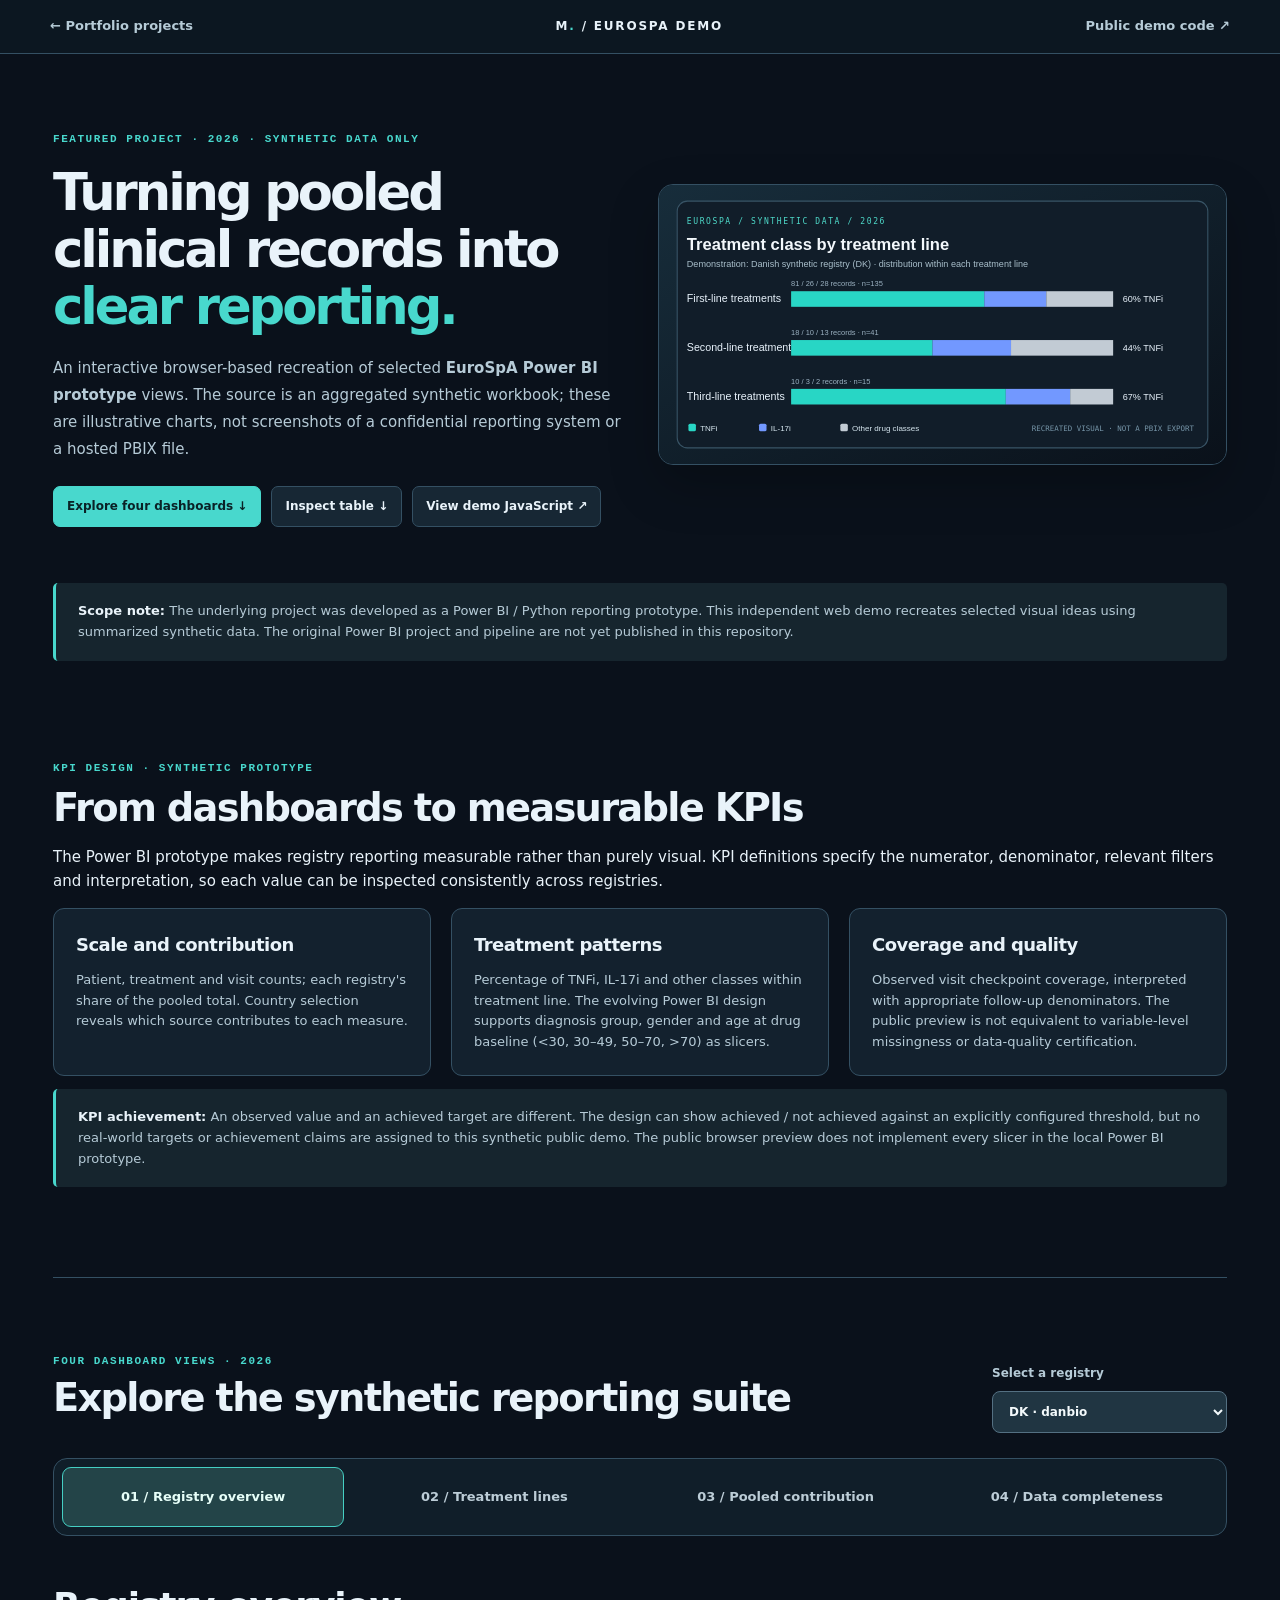
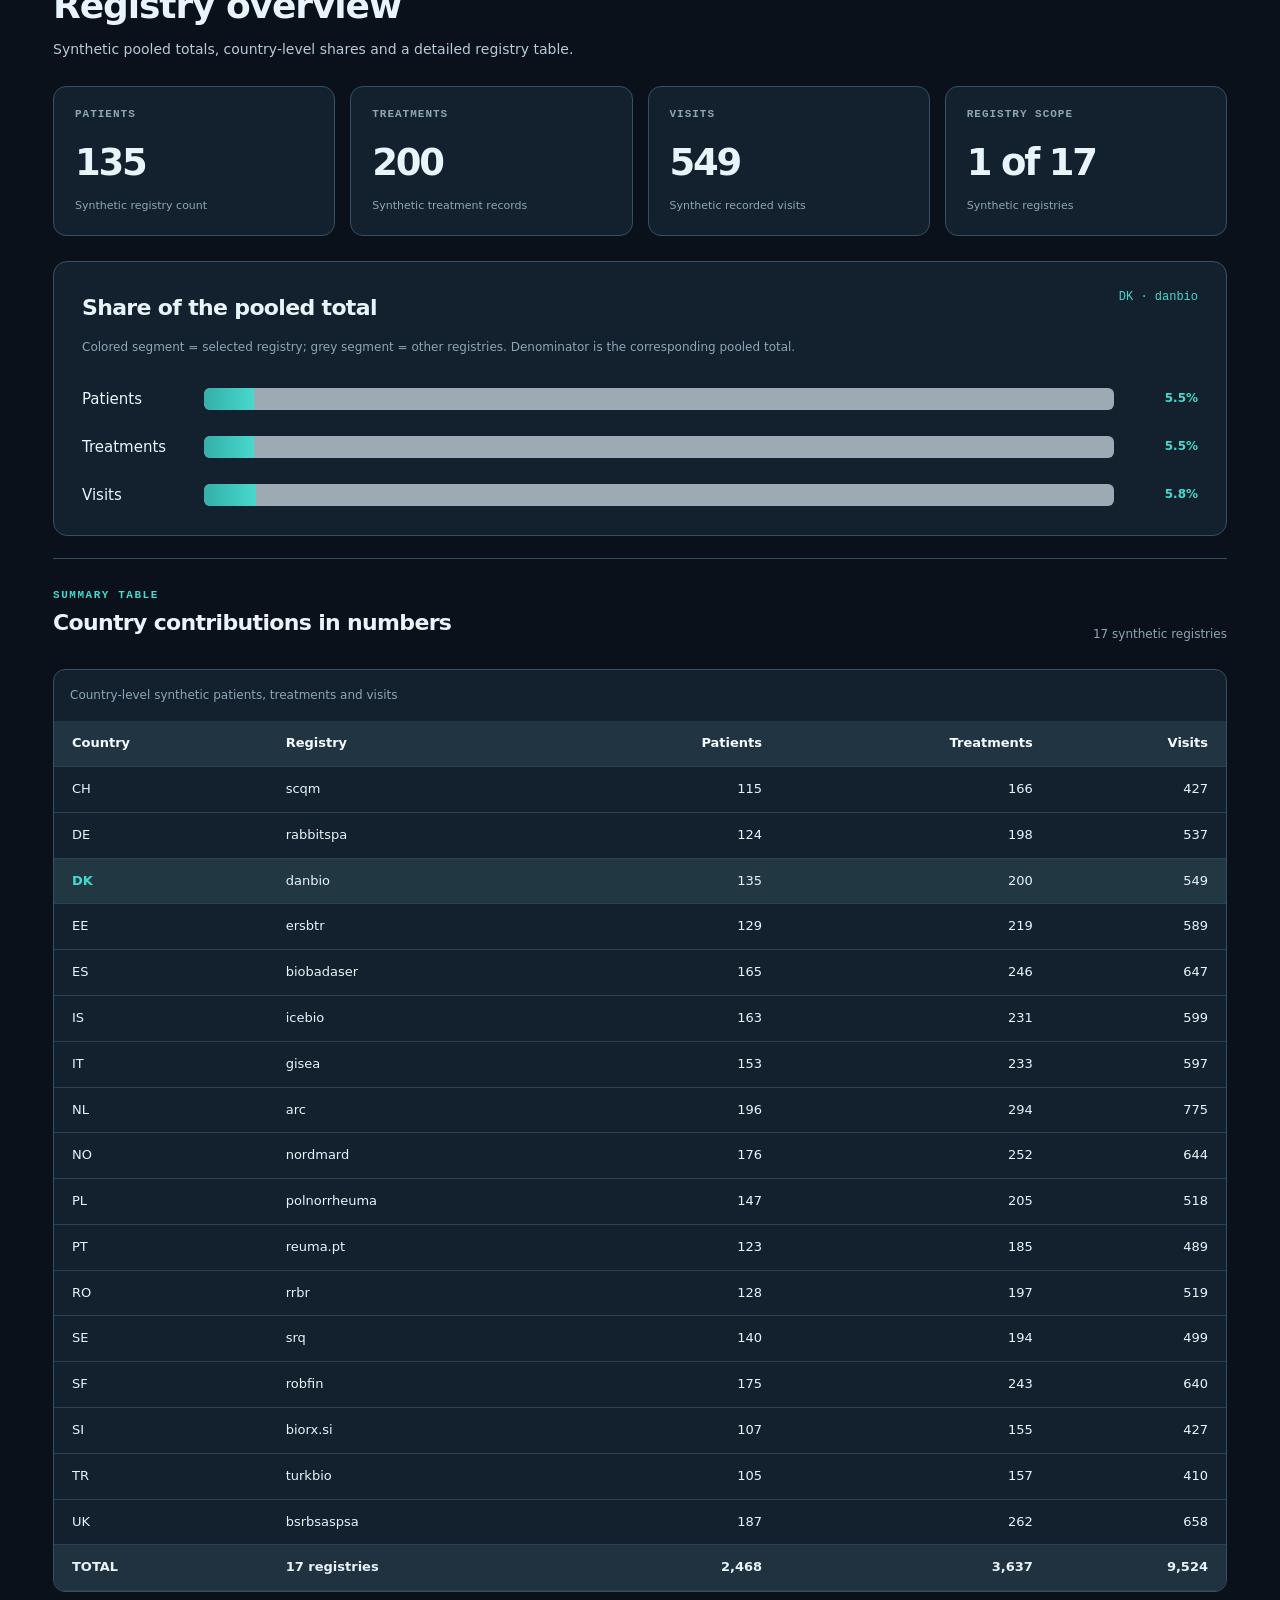
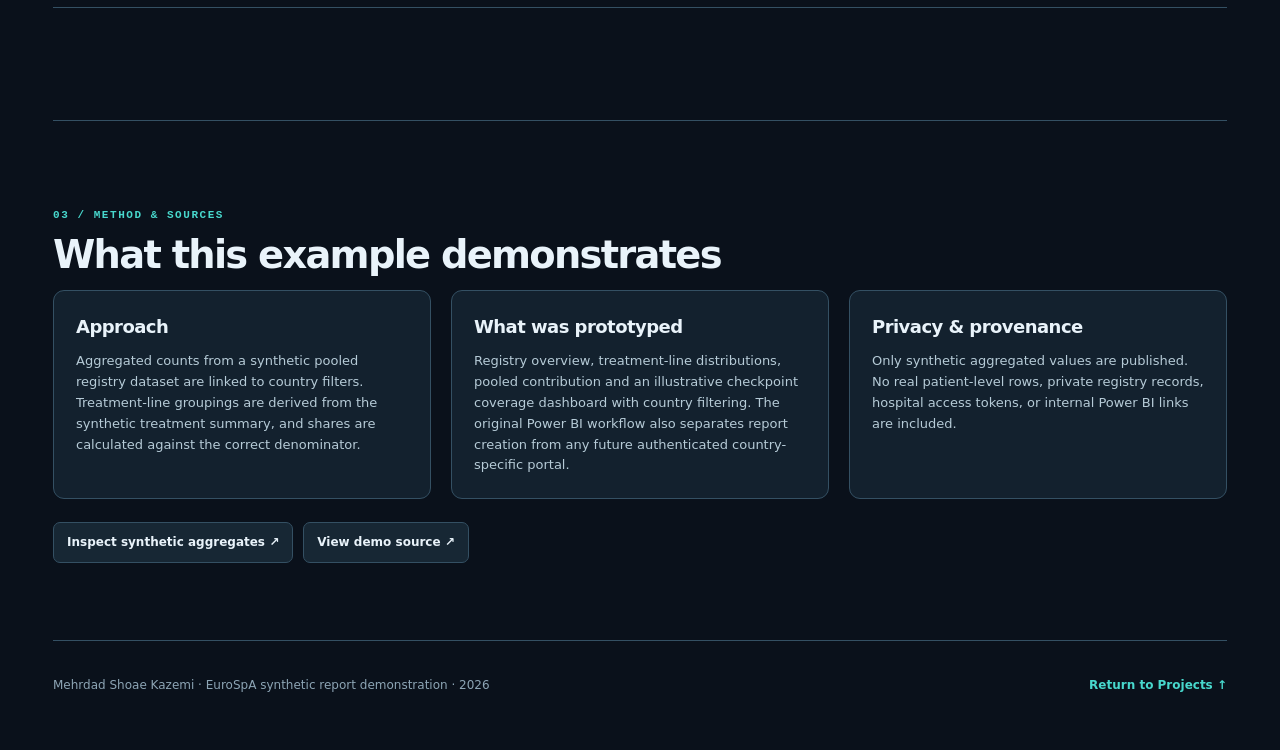
==== projects/eurospa-powerbi/index.html @ 3fe7ba0a "Document KPI measurement and target interpretation on Power BI project page" ====
<!doctype html>
<html lang="en">
<head>
<meta charset="utf-8"><meta name="viewport" content="width=device-width,initial-scale=1">
<meta name="description" content="Interactive synthetic EuroSpA reporting demos: registry overview, treatment-line distribution, pooled contribution, and visit coverage completeness, with charts and tables.">
<meta name="theme-color" content="#0a111b">
<title>EuroSpA Synthetic Power BI Dashboard Demo | Mehrdad Shoae Kazemi</title>
<link rel="icon" href="../../favicon.svg" type="image/svg+xml">
<link rel="stylesheet" href="./demo.css?v=dashboard-suite-3">
<script src="./data.js?v=dashboard-suite-3" defer></script><script src="./demo.js?v=dashboard-suite-3" defer></script>
</head>
<body>
<a class="skip" href="#main">Skip to dashboard</a>
<header class="topbar">
<a class="back" href="../../projects.html">← Portfolio projects</a>
<span class="brand">M<span>.</span> / EUROSPA DEMO</span>
<a href="https://github.com/mehrdadsk/portfolio/tree/main/projects/eurospa-powerbi" target="_blank" rel="noopener noreferrer">Public demo code ↗</a>
</header>
<main id="main" class="shell">
<div class="hero-grid">
  <div>
    <p class="eyebrow">FEATURED PROJECT · 2026 · SYNTHETIC DATA ONLY</p>
    <h1>Turning pooled clinical records into <em>clear reporting.</em></h1>
    <p class="lede">An interactive browser-based recreation of selected <strong>EuroSpA Power BI prototype</strong> views. The source is an aggregated synthetic workbook; these are illustrative charts, not screenshots of a confidential reporting system or a hosted PBIX file.</p>
    <div class="links"><a class="button primary" href="#visuals">Explore four dashboards ↓</a><a class="button" href="#data-table">Inspect table ↓</a><a class="button" href="https://github.com/mehrdadsk/portfolio/blob/main/projects/eurospa-powerbi/demo.js" target="_blank" rel="noopener noreferrer">View demo JavaScript ↗</a></div>
  </div>
  <img class="hero-img" src="./animated-preview.svg" alt="Looping animated stacked bars for first-, second-, third-line TNFi, IL-17i, and other drug-class distributions on synthetic Danish registry counts." width="1060" height="520">
</div>
<p class="notice"><strong>Scope note:</strong> The underlying project was developed as a Power BI / Python reporting prototype. This independent web demo recreates selected visual ideas using summarized synthetic data. The original Power BI project and pipeline are not yet published in this repository.</p>
<section class="method" aria-labelledby="kpi-title">
  <p class="eyebrow">KPI DESIGN · SYNTHETIC PROTOTYPE</p>
  <h2 id="kpi-title">From dashboards to measurable KPIs</h2>
  <p>The Power BI prototype makes registry reporting measurable rather than purely visual. KPI definitions specify the numerator, denominator, relevant filters and interpretation, so each value can be inspected consistently across registries.</p>
  <div class="method-grid">
    <div><h3>Scale and contribution</h3><p>Patient, treatment and visit counts; each registry's share of the pooled total. Country selection reveals which source contributes to each measure.</p></div>
    <div><h3>Treatment patterns</h3><p>Percentage of TNFi, IL-17i and other classes within treatment line. The evolving Power BI design supports diagnosis group, gender and age at drug baseline (&lt;30, 30–49, 50–70, &gt;70) as slicers.</p></div>
    <div><h3>Coverage and quality</h3><p>Observed visit checkpoint coverage, interpreted with appropriate follow-up denominators. The public preview is not equivalent to variable-level missingness or data-quality certification.</p></div>
  </div>
  <p class="notice"><strong>KPI achievement:</strong> An observed value and an achieved target are different. The design can show achieved / not achieved against an explicitly configured threshold, but no real-world targets or achievement claims are assigned to this synthetic public demo. The public browser preview does not implement every slicer in the local Power BI prototype.</p>
</section>

<section id="visuals" class="panel-area" aria-labelledby="visuals-heading">
  <div class="section-head">
    <div><p class="eyebrow">FOUR DASHBOARD VIEWS · 2026</p><h2 id="visuals-heading">Explore the synthetic reporting suite</h2></div>
    <label class="country-select">Select a registry
      <select id="country" aria-label="Select registry"><option value="ALL">All registries</option></select>
    </label>
  </div>
  <div class="report-tabs" role="tablist" aria-label="Dashboard views">
    <button type="button" class="report-tab" id="tab-overview" role="tab" aria-controls="overview" aria-selected="true" data-report="overview">01 / Registry overview</button>
    <button type="button" class="report-tab" id="tab-treatment" role="tab" aria-controls="treatments" aria-selected="false" tabindex="-1" data-report="treatments">02 / Treatment lines</button>
    <button type="button" class="report-tab" id="tab-contribution" role="tab" aria-controls="contribution" aria-selected="false" tabindex="-1" data-report="contribution">03 / Pooled contribution</button>
    <button type="button" class="report-tab" id="tab-completeness" role="tab" aria-controls="completeness" aria-selected="false" tabindex="-1" data-report="completeness">04 / Data completeness</button>
  </div>

  <section id="overview" class="dashboard-panel" role="tabpanel" aria-labelledby="tab-overview">
    <div class="report-heading"><h3>Registry overview</h3><p>Synthetic pooled totals, country-level shares and a detailed registry table.</p></div>
    <div class="stat-grid" id="stats" aria-live="polite"></div>
    <div class="chart-panel">
      <div class="chart-title"><h3>Share of the pooled total</h3><span id="selected-label">All registries</span></div>
      <p class="helper">Colored segment = selected registry; grey segment = other registries. Denominator is the corresponding pooled total.</p>
      <div id="share-chart" class="share-chart" role="img" aria-label="Bar chart of selected-registry shares of patients, treatments and visits"></div>
    </div>
    <div id="data-table" class="table-section compact-table">
      <div class="section-head"><div><p class="eyebrow">SUMMARY TABLE</p><h3>Country contributions in numbers</h3></div><span class="helper">17 synthetic registries</span></div>
      <div class="table-wrap"><table><caption>Country-level synthetic patients, treatments and visits</caption><thead><tr><th scope="col">Country</th><th scope="col">Registry</th><th scope="col">Patients</th><th scope="col">Treatments</th><th scope="col">Visits</th></tr></thead><tbody id="registry-table"></tbody><tfoot id="registry-totals"></tfoot></table></div>
    </div>
  </section>

  <section id="treatments" class="dashboard-panel" role="tabpanel" aria-labelledby="tab-treatment" hidden>
    <div class="report-heading"><h3>Treatment-line dashboard</h3><p>Percentage of TNFi, IL-17i and other targeted drugs within each therapy line.</p></div>
    <div class="chart-panel">
      <div class="chart-title"><h3>Drug class by treatment line</h3><span id="line-label">All registries</span></div>
      <p class="helper">Each bar sums to 100% within its treatment line. Light grey means other biologic or targeted drug classes.</p>
      <div id="line-chart" role="img" aria-label="Stacked treatment-line distributions by drug class"></div>
      <div class="legend"><span><i class="key tnf"></i>TNFi</span><span><i class="key il17"></i>IL-17i</span><span><i class="key other"></i>Other classes</span></div>
    </div>
  </section>

  <section id="contribution" class="dashboard-panel" role="tabpanel" aria-labelledby="tab-contribution" hidden>
    <div class="report-heading"><h3>Contribution to the pooled data</h3><p>Compare how each synthetic registry contributes patients, treatments and visits to the overall pool.</p></div>
    <div id="contribution-stats" class="stat-grid compact-stats" aria-live="polite"></div>
    <div class="chart-panel">
      <div class="chart-title"><h3>Ranking of registry contributions</h3><label class="metric-select">Measure
        <select id="contribution-metric" aria-label="Choose contribution measure"><option value="patients">Patients</option><option value="treatments">Treatments</option><option value="visits">Visits</option></select>
      </label></div>
      <p class="helper">The full ranking stays visible; the country selected above is highlighted. Shares use pooled totals as denominators.</p>
      <div id="contribution-bars" class="contribution-bars" role="img" aria-label="Ranked share of pooled totals contributed by each synthetic registry"></div>
    </div>
  </section>

  <section id="completeness" class="dashboard-panel" role="tabpanel" aria-labelledby="tab-completeness" hidden>
    <div class="report-heading"><h3>Data completeness / visit coverage</h3><p>Illustrative timepoint coverage from synthetic treatment-level visit indicators, not a clinical-variable missingness audit.</p></div>
    <p class="notice coverage-disclaimer"><strong>Interpretation:</strong> A recorded visit indicator (1) means a synthetic treatment has an observed visit at that checkpoint. A 0 means no recorded visit at that checkpoint; it does <em>not</em> by itself establish missing data or follow-up eligibility. This is a coverage-based example of a completeness report, not a recreation of your original variable-level completeness dashboard.</p>
    <div id="coverage-stats" class="stat-grid compact-stats" aria-live="polite"></div>
    <div class="chart-panel">
      <div class="chart-title"><h3>Observed visit checkpoints</h3><span id="coverage-label">All registries</span></div>
      <p class="helper">Observed visit indicators ÷ treatment records for the selected registry. Later timepoints naturally have smaller proportions; this is <strong>not</strong> necessarily data loss.</p>
      <div id="coverage-chart" class="coverage-chart" role="img" aria-label="Synthetic visit checkpoint presence rates for baseline through 60 months"></div>
    </div>
    <div class="table-section compact-table"><div class="section-head"><div><p class="eyebrow">CHECKPOINT TABLE</p><h3>Visit coverage by timepoint</h3></div></div>
      <div class="table-wrap"><table><caption>Synthetic visit indicator counts and rates</caption><thead><tr><th scope="col">Checkpoint</th><th scope="col">Observed</th><th scope="col">Treatment rows</th><th scope="col">Recorded share</th></tr></thead><tbody id="coverage-table"></tbody></table></div>
    </div>
  </section>
</section>
<section class="method" aria-labelledby="method-title"><p class="eyebrow">03 / METHOD & SOURCES</p><h2 id="method-title">What this example demonstrates</h2>
<div class="method-grid"><div><h3>Approach</h3><p>Aggregated counts from a synthetic pooled registry dataset are linked to country filters. Treatment-line groupings are derived from the synthetic treatment summary, and shares are calculated against the correct denominator.</p></div><div><h3>What was prototyped</h3><p>Registry overview, treatment-line distributions, pooled contribution and an illustrative checkpoint coverage dashboard with country filtering. The original Power BI workflow also separates report creation from any future authenticated country-specific portal.</p></div><div><h3>Privacy & provenance</h3><p>Only synthetic aggregated values are published. No real patient-level rows, private registry records, hospital access tokens, or internal Power BI links are included.</p></div></div>
<div class="links"><a class="button" href="https://github.com/mehrdadsk/portfolio/blob/main/projects/eurospa-powerbi/data.js" target="_blank" rel="noopener noreferrer">Inspect synthetic aggregates ↗</a><a class="button" href="https://github.com/mehrdadsk/portfolio/tree/main/projects/eurospa-powerbi" target="_blank" rel="noopener noreferrer">View demo source ↗</a></div>
</section>
</main>
<footer><span>Mehrdad Shoae Kazemi · EuroSpA synthetic report demonstration · 2026</span><a href="../../projects.html">Return to Projects ↑</a></footer>
</body></html>
---- projects/eurospa-powerbi/demo.css ----
:root{color-scheme:dark;--bg:#0a111b;--panel:#13212e;--panel2:#182936;--edge:#345063;--text:#e9f3fa;--soft:#b6cbd7;--muted:#8da5b5;--aqua:#48d8cd;--blue:#7197ff;--grey:#bbc7d0}
*{box-sizing:border-box}html{scroll-behavior:smooth;scroll-padding-top:85px}body{margin:0;background:var(--bg);color:var(--text);font:15px/1.6 Inter,system-ui,-apple-system,"Segoe UI",sans-serif;-webkit-font-smoothing:antialiased}a{color:inherit;text-decoration:none}button,select{font:inherit}a:focus-visible,select:focus-visible{outline:2px solid var(--aqua);outline-offset:4px}.skip{position:fixed;top:-100px;left:12px;background:var(--aqua);color:#082024;padding:8px;z-index:99}.skip:focus{top:12px}.shell{max-width:1230px;margin:auto;padding:0 28px}.topbar{display:flex;align-items:center;justify-content:space-between;gap:15px;flex-wrap:wrap;padding:16px max(28px,calc((100vw - 1180px)/2));border-bottom:1px solid var(--edge);background:#0c1721}.topbar a{font-size:13px;font-weight:700;color:var(--soft)}.topbar a:hover{color:var(--aqua)}.brand{font-size:12px;font-weight:850;letter-spacing:.15em}.brand span{color:var(--aqua)}.hero-grid{display:grid;grid-template-columns:1fr 1fr;gap:35px;align-items:center;padding:68px 0 43px}.eyebrow{font:700 11px ui-monospace,Consolas,monospace;letter-spacing:.14em;color:var(--aqua);text-transform:uppercase}.hero-grid h1{font-size:clamp(37px,4vw,64px);line-height:1.12;letter-spacing:-.06em;margin:19px 0}h2{font-size:clamp(28px,3vw,42px);letter-spacing:-.045em;margin:8px 0 12px;line-height:1.18}h3{letter-spacing:-.03em}em{color:var(--aqua);font-style:normal}.lede{color:var(--soft);font-size:15px;line-height:1.8}.links{display:flex;flex-wrap:wrap;gap:10px;margin-top:23px}.button{font-size:12px;font-weight:750;padding:10px 13px;border:1px solid var(--edge);background:#172734;border-radius:7px;color:var(--text);transition:transform .2s,border-color .2s}.button:hover{transform:translateY(-2px);border-color:var(--aqua)}.button.primary{background:var(--aqua);color:#0a2226;border-color:var(--aqua)}.hero-img{width:100%;height:auto;display:block;border-radius:15px;border:1px solid var(--edge);box-shadow:0 20px 50px rgba(0,0,0,.23)}.notice{background:#16252e;border-left:3px solid var(--aqua);padding:18px 22px;color:var(--soft);border-radius:5px;font-size:13px}.notice strong{color:var(--text)}.panel-area,.table-section,.method{padding:77px 0;border-bottom:1px solid var(--edge)}.section-head{display:flex;align-items:end;justify-content:space-between;gap:24px;flex-wrap:wrap;margin-bottom:25px}.section-head .eyebrow{margin:0}.country-select{font-size:12px;color:var(--soft);font-weight:700;display:grid;gap:7px;min-width:235px}.country-select select{border-radius:8px;background:#203542;border:1px solid #547082;color:#f3f9fb;padding:12px;cursor:pointer}.stat-grid{display:grid;grid-template-columns:repeat(4,minmax(0,1fr));gap:15px;margin:25px 0}.stat-card{background:var(--panel);border:1px solid var(--edge);border-radius:13px;padding:21px}.stat-card span{font:700 11px monospace;letter-spacing:.09em;color:var(--muted);display:block;margin-bottom:13px}.stat-card strong{font-weight:800;font-size:clamp(25px,2.9vw,37px);letter-spacing:-.06em}.stat-card small{font-size:11px;color:var(--muted);display:block;margin-top:5px}.charts{display:grid;grid-template-columns:1fr 1fr;gap:18px}.chart-panel{border:1px solid var(--edge);background:var(--panel);border-radius:14px;padding:28px;min-width:0}.chart-title{display:flex;justify-content:space-between;gap:16px;align-items:flex-start}.chart-title h3{font-size:22px;margin:0}.chart-title>span{font:12px monospace;color:var(--aqua);white-space:nowrap}.helper{color:var(--muted);font-size:12px}.share-chart,.line-chart{display:grid;gap:24px;margin-top:30px}.share-row{display:grid;grid-template-columns:110px 1fr 72px;gap:12px;align-items:center}.share-row label{font-size:12px;font-weight:700;color:var(--text)}.share-row strong{font-size:12px;text-align:right;color:var(--aqua);font-variant-numeric:tabular-nums}.track{height:22px;background:#9eaab3;border-radius:6px;overflow:hidden;position:relative}.fill{height:100%;background:linear-gradient(90deg,#33afa7,var(--aqua));border-radius:6px 0 0 6px;transition:width .35s ease}.line-row{margin:23px 0}.line-row-header{display:flex;justify-content:space-between;gap:8px;margin-bottom:8px;font-size:12px;color:var(--text)}.line-row-header strong{font-size:11px;color:var(--muted)}.stack{display:flex;height:28px;width:100%;overflow:hidden;border-radius:6px;background:#293744}.stack-seg{transition:width .3s ease;min-width:0}.stack-seg.tnf{background:var(--aqua)}.stack-seg.il17{background:var(--blue)}.stack-seg.other{background:var(--grey)}.line-values{font:11px monospace;color:var(--muted);margin-top:7px}.legend{display:flex;gap:14px;flex-wrap:wrap;margin-top:19px;font-size:11px;color:var(--soft)}.legend span{display:flex;align-items:center;gap:6px}.key{display:inline-block;width:11px;height:11px;border-radius:2px}.key.tnf{background:var(--aqua)}.key.il17{background:var(--blue)}.key.other{background:var(--grey)}.table-wrap{overflow-x:auto;border:1px solid var(--edge);border-radius:12px;background:var(--panel)}table{border-collapse:collapse;width:100%;font-size:13px;white-space:nowrap}caption{text-align:left;padding:16px;color:var(--muted);font-size:12px}th,td{padding:12px 18px;text-align:right;border-bottom:1px solid #2b4050;font-variant-numeric:tabular-nums}th:first-child,td:first-child,th:nth-child(2),td:nth-child(2){text-align:left}thead{background:#213442;color:#f5fbff}tbody tr:hover,tbody tr.selected{background:#213843}tbody tr.selected td:first-child{color:var(--aqua);font-weight:800}tfoot{background:#20313f;font-weight:800}.method-grid{display:grid;grid-template-columns:repeat(3,1fr);gap:20px}.method-grid>div{padding:22px;background:var(--panel);border:1px solid var(--edge);border-radius:11px}.method-grid h3{font-size:18px;margin:0 0 10px}.method-grid p{color:var(--soft);font-size:13px;margin:0}footer{max-width:1230px;margin:auto;padding:35px 28px 48px;color:var(--muted);font-size:12px;display:flex;gap:20px;justify-content:space-between}footer a{color:var(--aqua);font-weight:750}
@media(max-width:950px){.hero-grid{grid-template-columns:1fr}.hero-img{max-width:700px}.charts{grid-template-columns:1fr}.method-grid{grid-template-columns:1fr}.stat-grid{grid-template-columns:repeat(2,1fr)}}@media(max-width:600px){.shell{padding:0 18px}.topbar{padding:13px 18px}.brand{order:-1;width:100%}.hero-grid{padding-top:35px;gap:20px}.hero-grid h1{font-size:41px}.panel-area,.table-section,.method{padding:47px 0}.stat-grid{gap:9px}.stat-card{padding:15px}.stat-card strong{font-size:27px}.chart-panel{padding:19px}.share-row{grid-template-columns:80px 1fr 58px;gap:7px}.share-row strong{font-size:11px}.section-head{align-items:flex-start}.country-select{width:100%}footer{flex-direction:column}}@media(prefers-reduced-motion:reduce){*,*:before,*:after{animation:none!important;transition:none!important;scroll-behavior:auto!important}}

/* Four-dashboard navigation and additional pooled contribution / completeness reports. */
.report-tabs{display:grid;grid-template-columns:repeat(4,minmax(0,1fr));gap:9px;margin:20px 0 26px;padding:8px;background:#101e29;border:1px solid var(--edge);border-radius:14px}
.report-tab{appearance:none;display:flex;align-items:center;justify-content:center;min-height:60px;padding:11px 12px;color:#bccdd7;font-weight:750;font-size:13px;line-height:1.35;background:transparent;border:1px solid transparent;border-radius:9px;text-align:center;cursor:pointer;transition:background .2s,border-color .2s}
.report-tab:hover{background:#1c3340;color:#fff}
.report-tab[aria-selected="true"]{background:#234448;border-color:#45cfc3;color:#e7fff9}
.report-tab:focus-visible{outline:2px solid #48d8cd;outline-offset:3px}
.dashboard-panel{padding:15px 0 35px}
.dashboard-panel[hidden]{display:none!important}
.dashboard-panel .chart-panel{margin-bottom:19px}
.report-heading{margin:0 0 22px}
.report-heading h3{font-size:clamp(26px,3vw,36px);margin:0 0 4px}
.report-heading p{font-size:14px;color:var(--soft);max-width:750px;margin:0}
.dashboard-panel .compact-table{border-top:1px solid var(--edge);padding-top:30px;padding-bottom:15px;margin-top:22px}
.dashboard-panel .compact-table h3{font-size:22px;margin:4px 0}
.dashboard-panel .compact-stats{margin:16px 0 21px}
.metric-select{display:flex;flex-direction:column;gap:5px;font-size:11px;font-weight:700;color:var(--muted);min-width:160px}
.metric-select select{background:#1b3540;color:#f0f8f7;border:1px solid #40616b;border-radius:8px;padding:10px}
.contribution-bars{display:grid;gap:11px;margin-top:21px}
.contribution-row{display:grid;grid-template-columns:30px minmax(85px,180px) minmax(95px,1fr) 65px;align-items:center;gap:12px;border:1px solid transparent;border-radius:8px;padding:4px 6px}
.contribution-row.is-selected{border-color:#46847b;background:#1c3640}
.contrib-rank{font:700 12px monospace;color:var(--muted)}
.contrib-name{font-size:12px;color:#e4f1f9;white-space:nowrap;overflow:hidden;text-overflow:ellipsis}
.contribution-row .track{height:16px;background:#2c424f}
.contribution-row .fill{background:#68a3ee;border-radius:4px}
.contribution-row.is-selected .fill{background:#48d8cd}
.contribution-row strong{font:700 12px ui-monospace,monospace;text-align:right;color:#e7f5fc}
.coverage-disclaimer{margin:0 0 24px;max-width:none}
.coverage-chart{display:grid;gap:17px;margin-top:20px}
.coverage-row{display:grid;grid-template-columns:minmax(90px,135px) 1fr 73px;gap:14px;align-items:center}
.coverage-name{font-size:13px;color:#e6f3fc;font-weight:700}
.coverage-row .track{height:24px;background:#394d57}
.coverage-row .fill{background:linear-gradient(90deg,#337e9a,#62c9c0);border-radius:5px}
.coverage-row strong{text-align:right;font:750 12px ui-monospace,monospace;color:#d9f1fa}
@media(max-width:950px){.report-tabs{grid-template-columns:repeat(2,minmax(0,1fr))}}
@media(max-width:600px){.report-tabs{gap:5px;padding:5px}.report-tab{font-size:11px;padding:7px 6px;min-height:53px}.contribution-row{grid-template-columns:22px minmax(70px,110px) minmax(45px,1fr) 53px;gap:5px}.contrib-rank,.contrib-name,.contribution-row strong{font-size:10px}.coverage-row{grid-template-columns:83px minmax(20px,1fr) 57px;gap:7px}.coverage-name,.coverage-row strong{font-size:11px}}
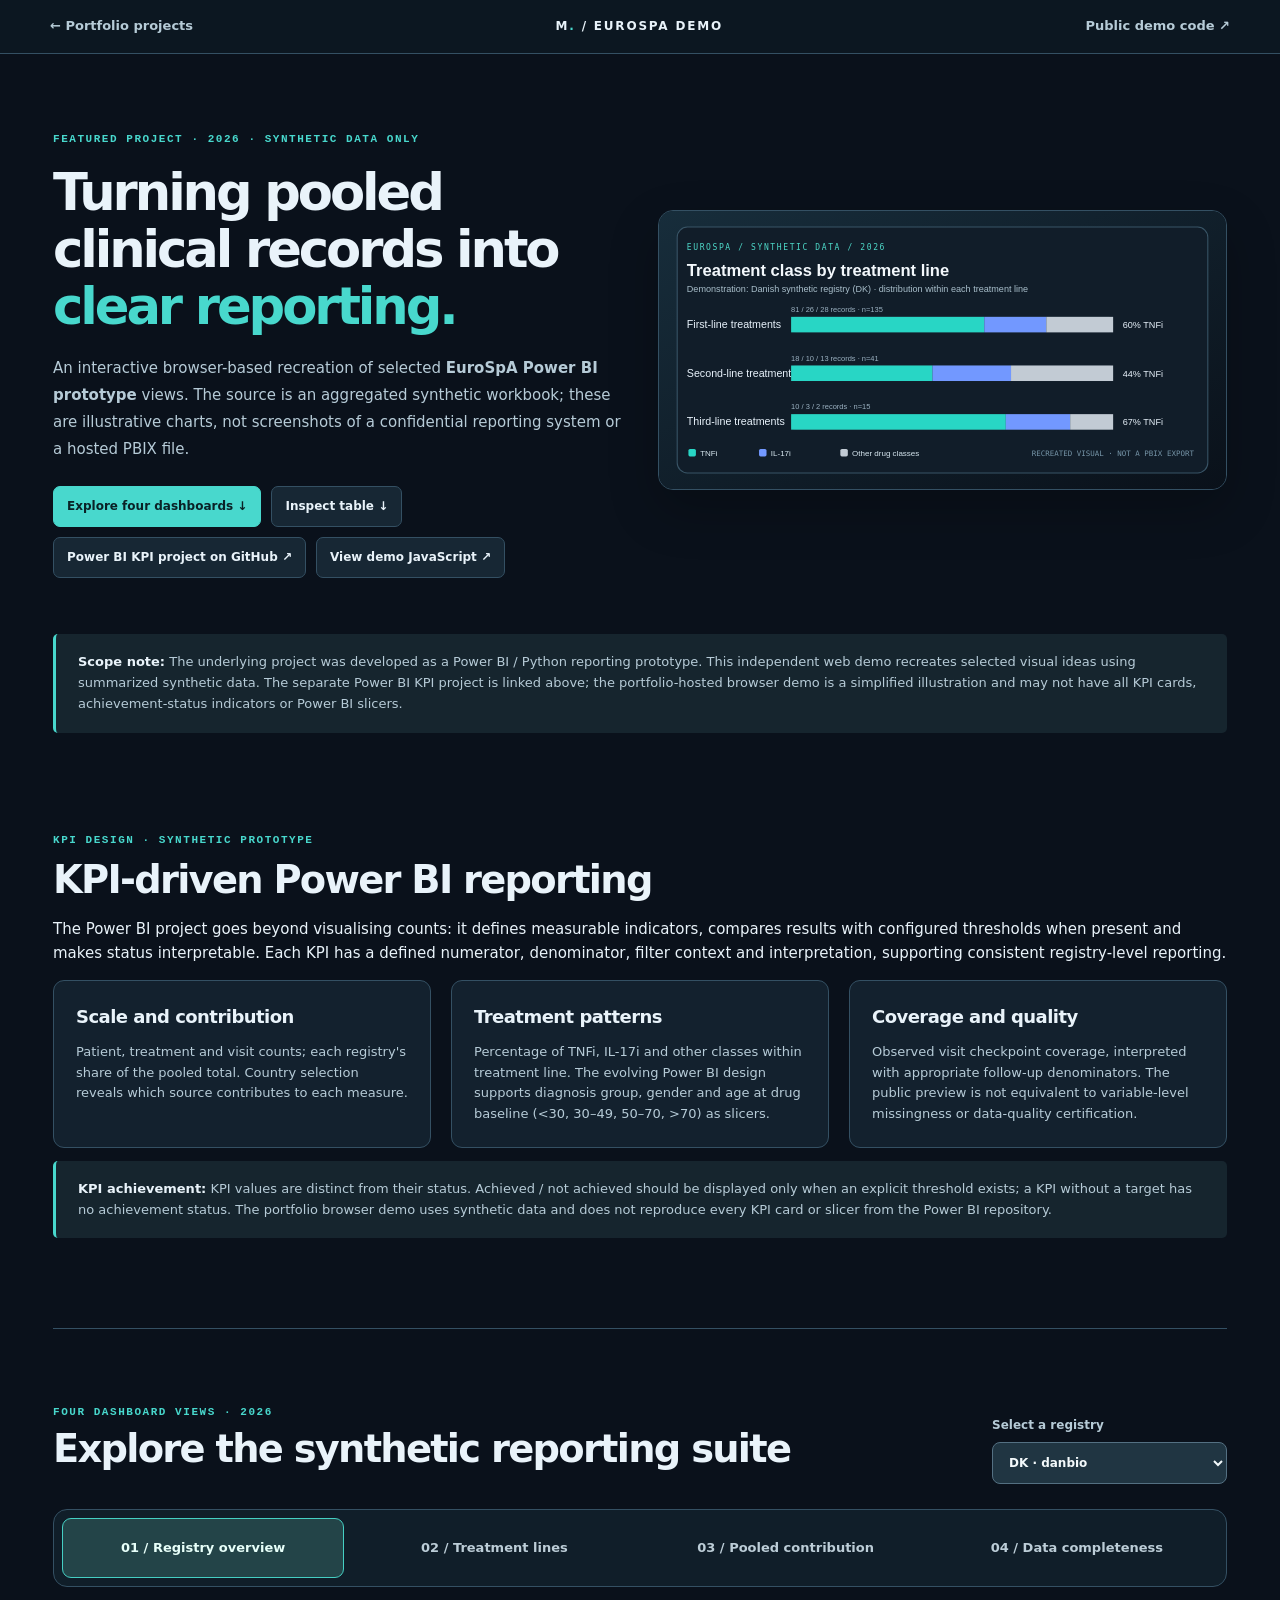
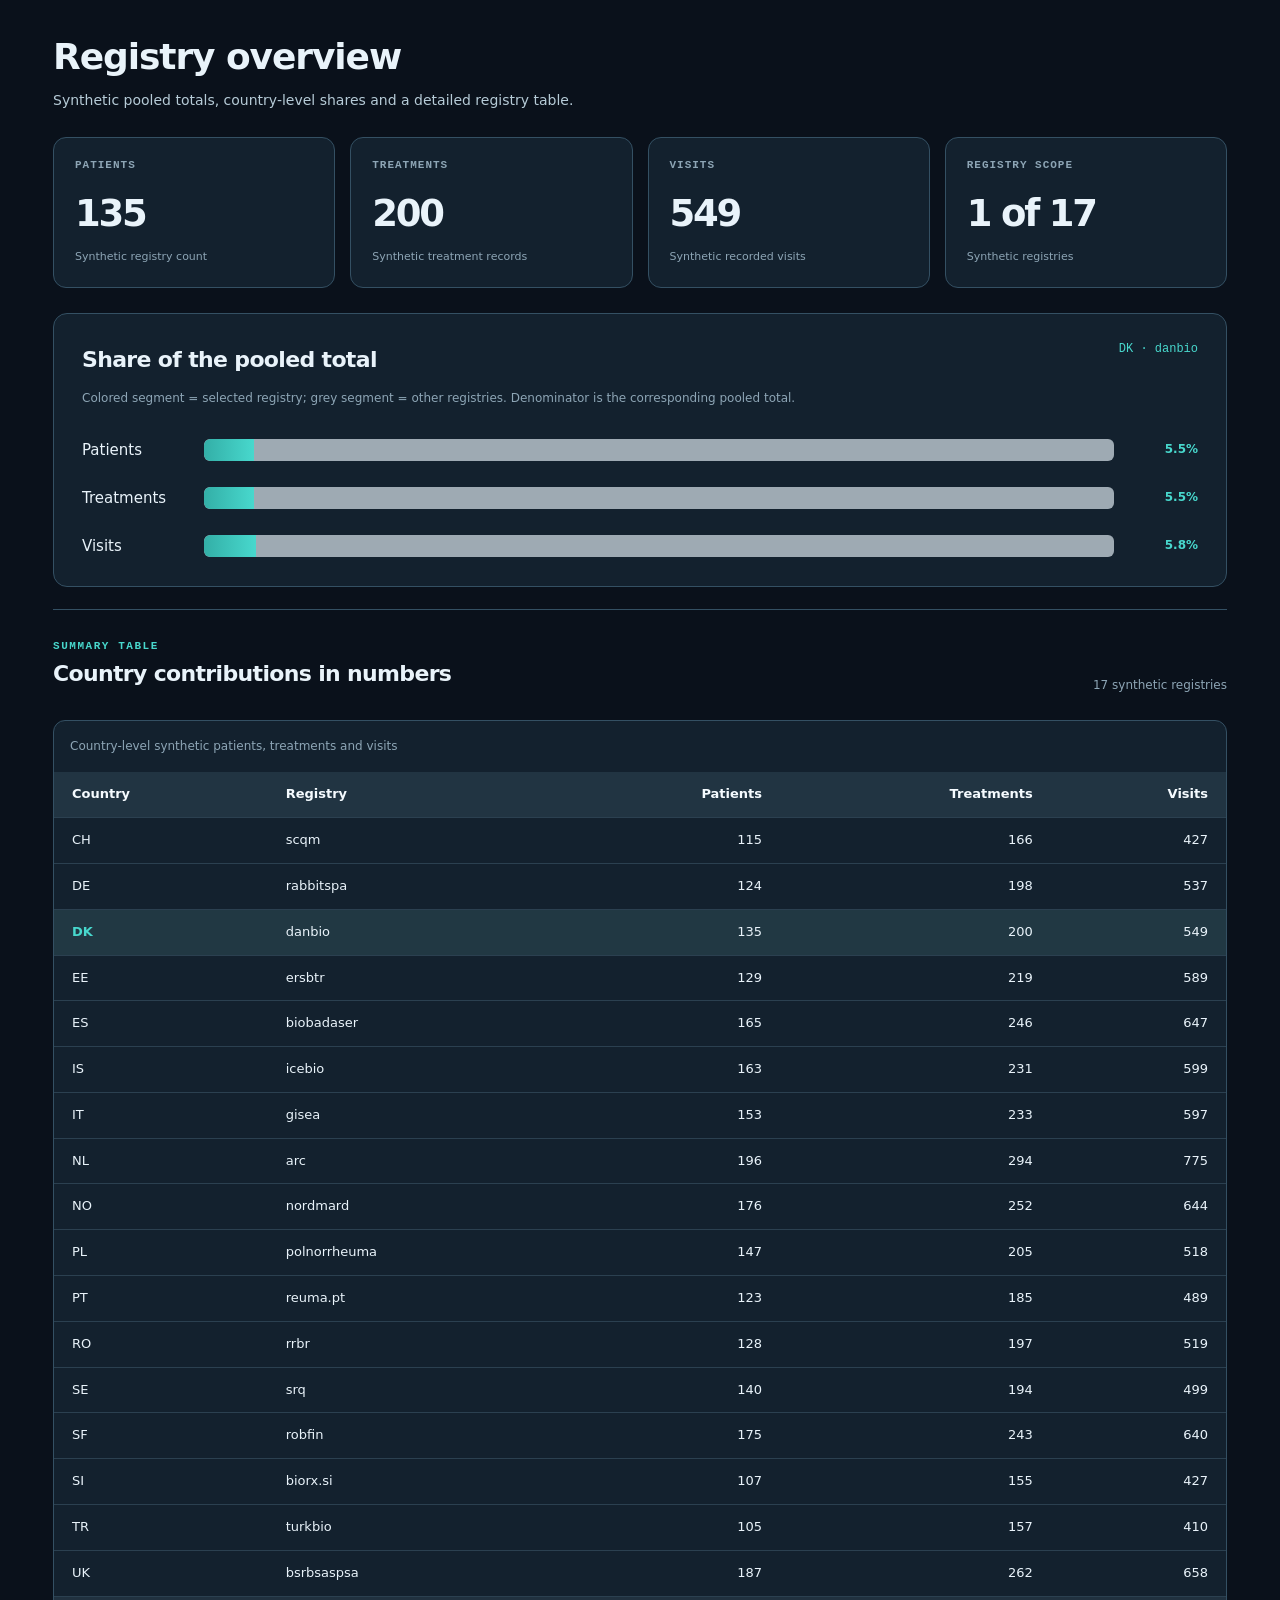
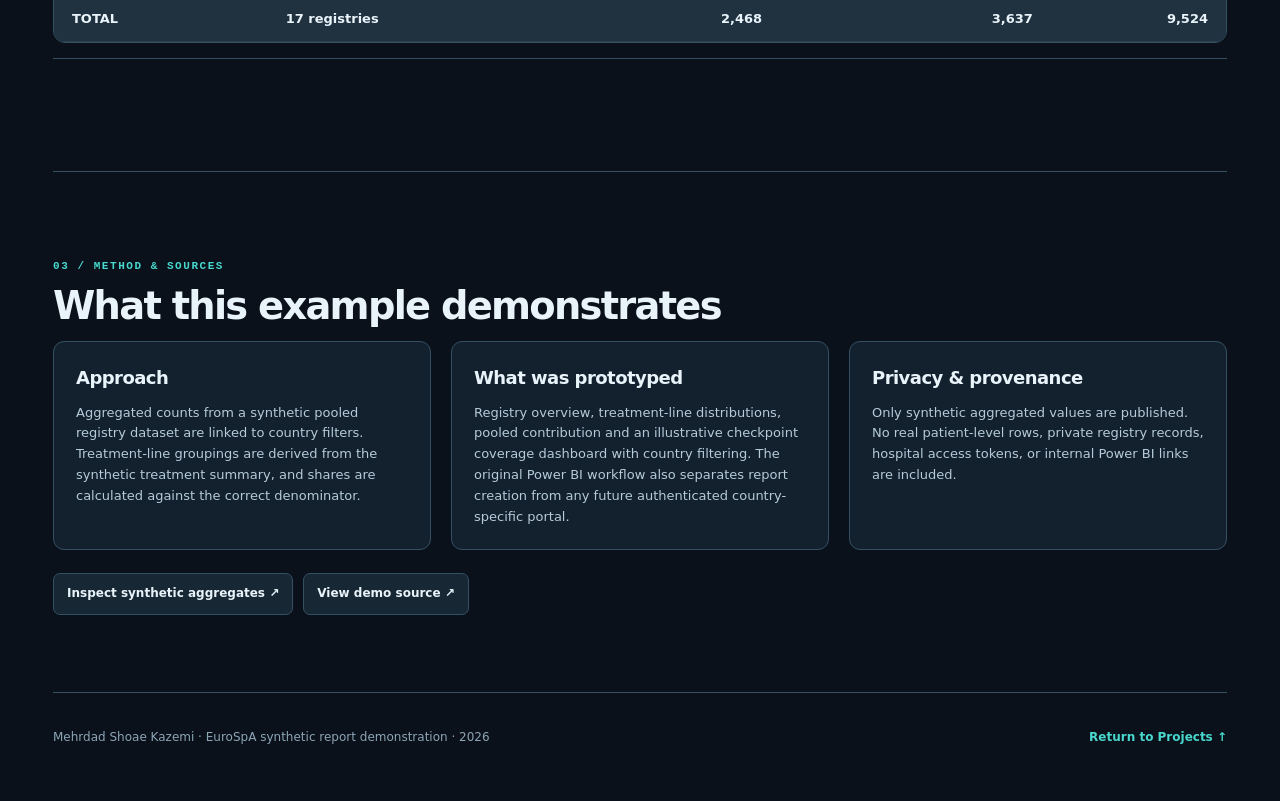
==== commit 0b950fcb: "Highlight KPI monitoring and Power BI repository on EuroSpA project page" ====
--- a/projects/eurospa-powerbi/index.html
+++ b/projects/eurospa-powerbi/index.html
@@ -22,21 +22,21 @@
     <p class="eyebrow">FEATURED PROJECT · 2026 · SYNTHETIC DATA ONLY</p>
     <h1>Turning pooled clinical records into <em>clear reporting.</em></h1>
     <p class="lede">An interactive browser-based recreation of selected <strong>EuroSpA Power BI prototype</strong> views. The source is an aggregated synthetic workbook; these are illustrative charts, not screenshots of a confidential reporting system or a hosted PBIX file.</p>
-    <div class="links"><a class="button primary" href="#visuals">Explore four dashboards ↓</a><a class="button" href="#data-table">Inspect table ↓</a><a class="button" href="https://github.com/mehrdadsk/portfolio/blob/main/projects/eurospa-powerbi/demo.js" target="_blank" rel="noopener noreferrer">View demo JavaScript ↗</a></div>
+    <div class="links"><a class="button primary" href="#visuals">Explore four dashboards ↓</a><a class="button" href="#data-table">Inspect table ↓</a><a class="button" href="https://github.com/mehrdadsk/synthetic_eurospa_powerbi_dashboard" target="_blank" rel="noopener noreferrer">Power BI KPI project on GitHub ↗</a><a class="button" href="https://github.com/mehrdadsk/portfolio/blob/main/projects/eurospa-powerbi/demo.js" target="_blank" rel="noopener noreferrer">View demo JavaScript ↗</a></div>
   </div>
   <img class="hero-img" src="./animated-preview.svg" alt="Looping animated stacked bars for first-, second-, third-line TNFi, IL-17i, and other drug-class distributions on synthetic Danish registry counts." width="1060" height="520">
 </div>
-<p class="notice"><strong>Scope note:</strong> The underlying project was developed as a Power BI / Python reporting prototype. This independent web demo recreates selected visual ideas using summarized synthetic data. The original Power BI project and pipeline are not yet published in this repository.</p>
+<p class="notice"><strong>Scope note:</strong> The underlying project was developed as a Power BI / Python reporting prototype. This independent web demo recreates selected visual ideas using summarized synthetic data. The separate Power BI KPI project is linked above; the portfolio-hosted browser demo is a simplified illustration and may not have all KPI cards, achievement-status indicators or Power BI slicers.</p>
 <section class="method" aria-labelledby="kpi-title">
   <p class="eyebrow">KPI DESIGN · SYNTHETIC PROTOTYPE</p>
-  <h2 id="kpi-title">From dashboards to measurable KPIs</h2>
-  <p>The Power BI prototype makes registry reporting measurable rather than purely visual. KPI definitions specify the numerator, denominator, relevant filters and interpretation, so each value can be inspected consistently across registries.</p>
+  <h2 id="kpi-title">KPI-driven Power BI reporting</h2>
+  <p>The Power BI project goes beyond visualising counts: it defines measurable indicators, compares results with configured thresholds when present and makes status interpretable. Each KPI has a defined numerator, denominator, filter context and interpretation, supporting consistent registry-level reporting.</p>
   <div class="method-grid">
     <div><h3>Scale and contribution</h3><p>Patient, treatment and visit counts; each registry's share of the pooled total. Country selection reveals which source contributes to each measure.</p></div>
     <div><h3>Treatment patterns</h3><p>Percentage of TNFi, IL-17i and other classes within treatment line. The evolving Power BI design supports diagnosis group, gender and age at drug baseline (&lt;30, 30–49, 50–70, &gt;70) as slicers.</p></div>
     <div><h3>Coverage and quality</h3><p>Observed visit checkpoint coverage, interpreted with appropriate follow-up denominators. The public preview is not equivalent to variable-level missingness or data-quality certification.</p></div>
   </div>
-  <p class="notice"><strong>KPI achievement:</strong> An observed value and an achieved target are different. The design can show achieved / not achieved against an explicitly configured threshold, but no real-world targets or achievement claims are assigned to this synthetic public demo. The public browser preview does not implement every slicer in the local Power BI prototype.</p>
+  <p class="notice"><strong>KPI achievement:</strong> KPI values are distinct from their status. Achieved / not achieved should be displayed only when an explicit threshold exists; a KPI without a target has no achievement status. The portfolio browser demo uses synthetic data and does not reproduce every KPI card or slicer from the Power BI repository.</p>
 </section>
 
 <section id="visuals" class="panel-area" aria-labelledby="visuals-heading">
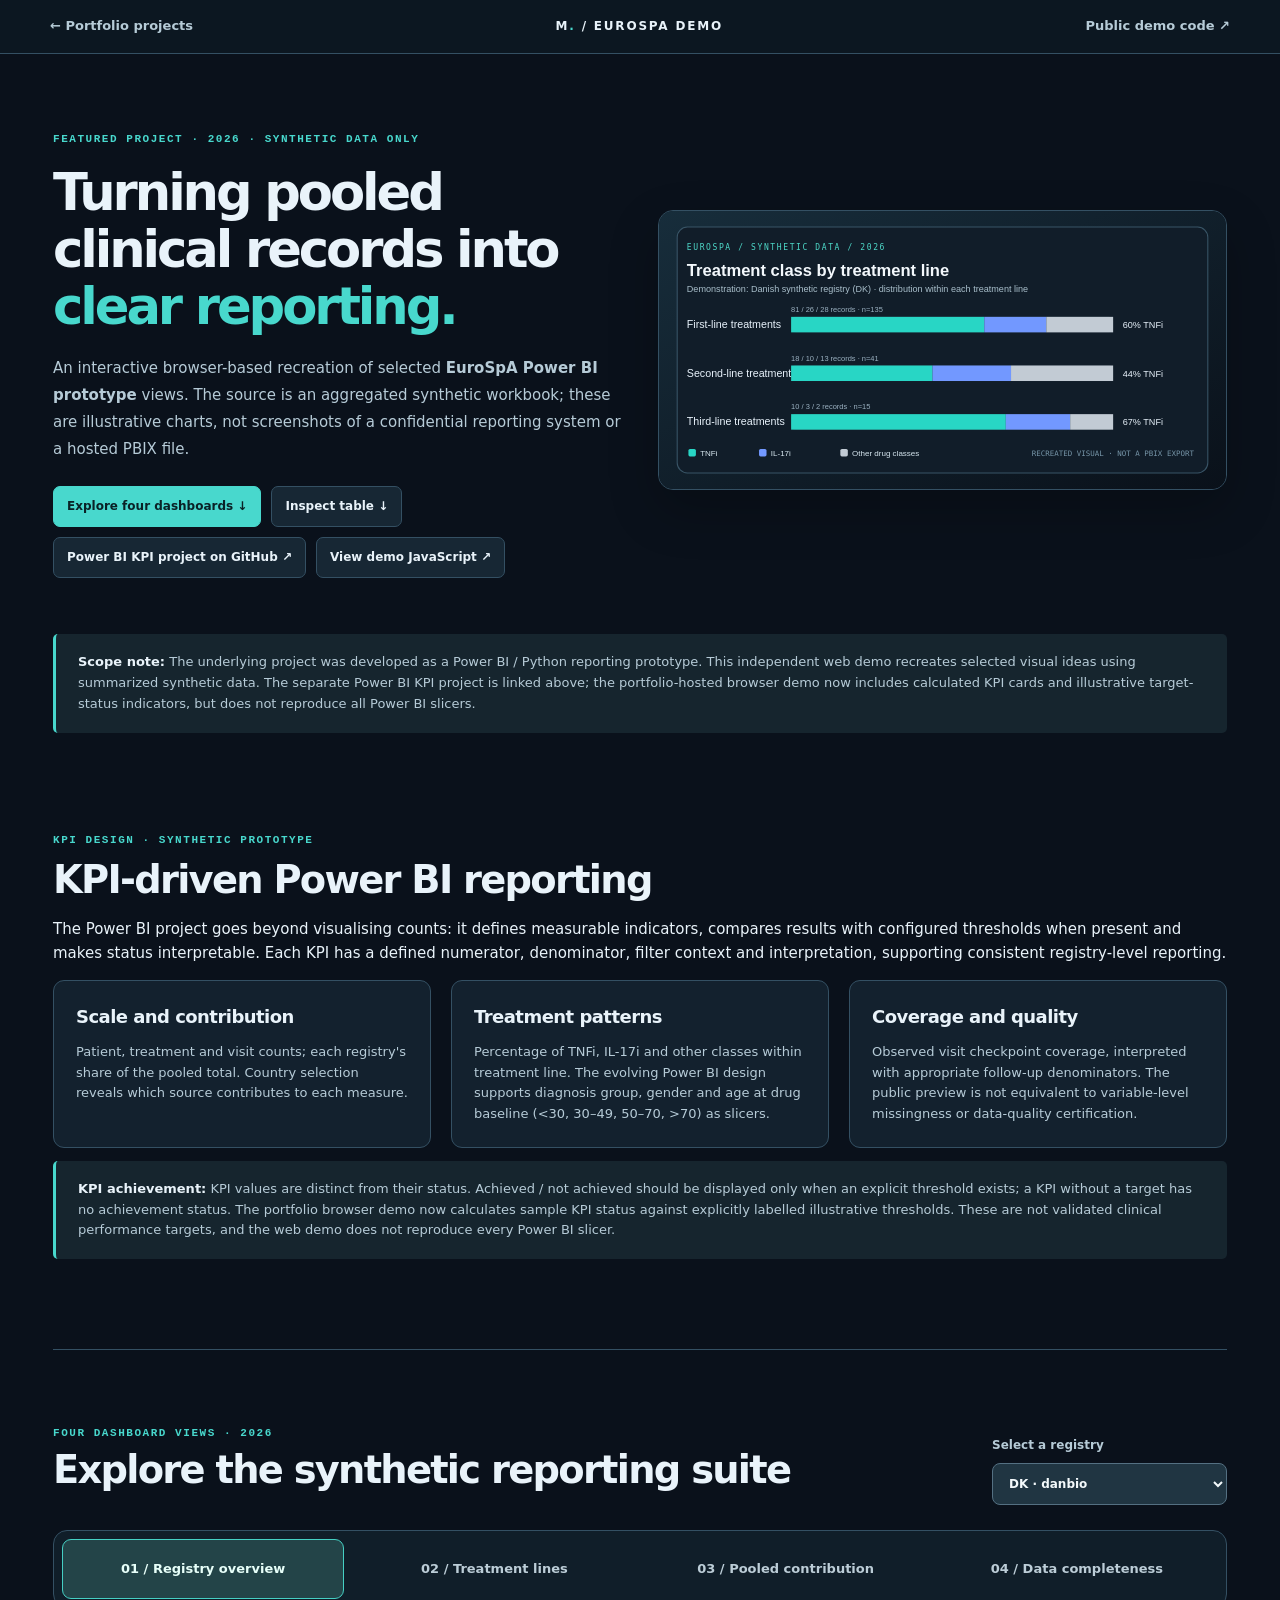
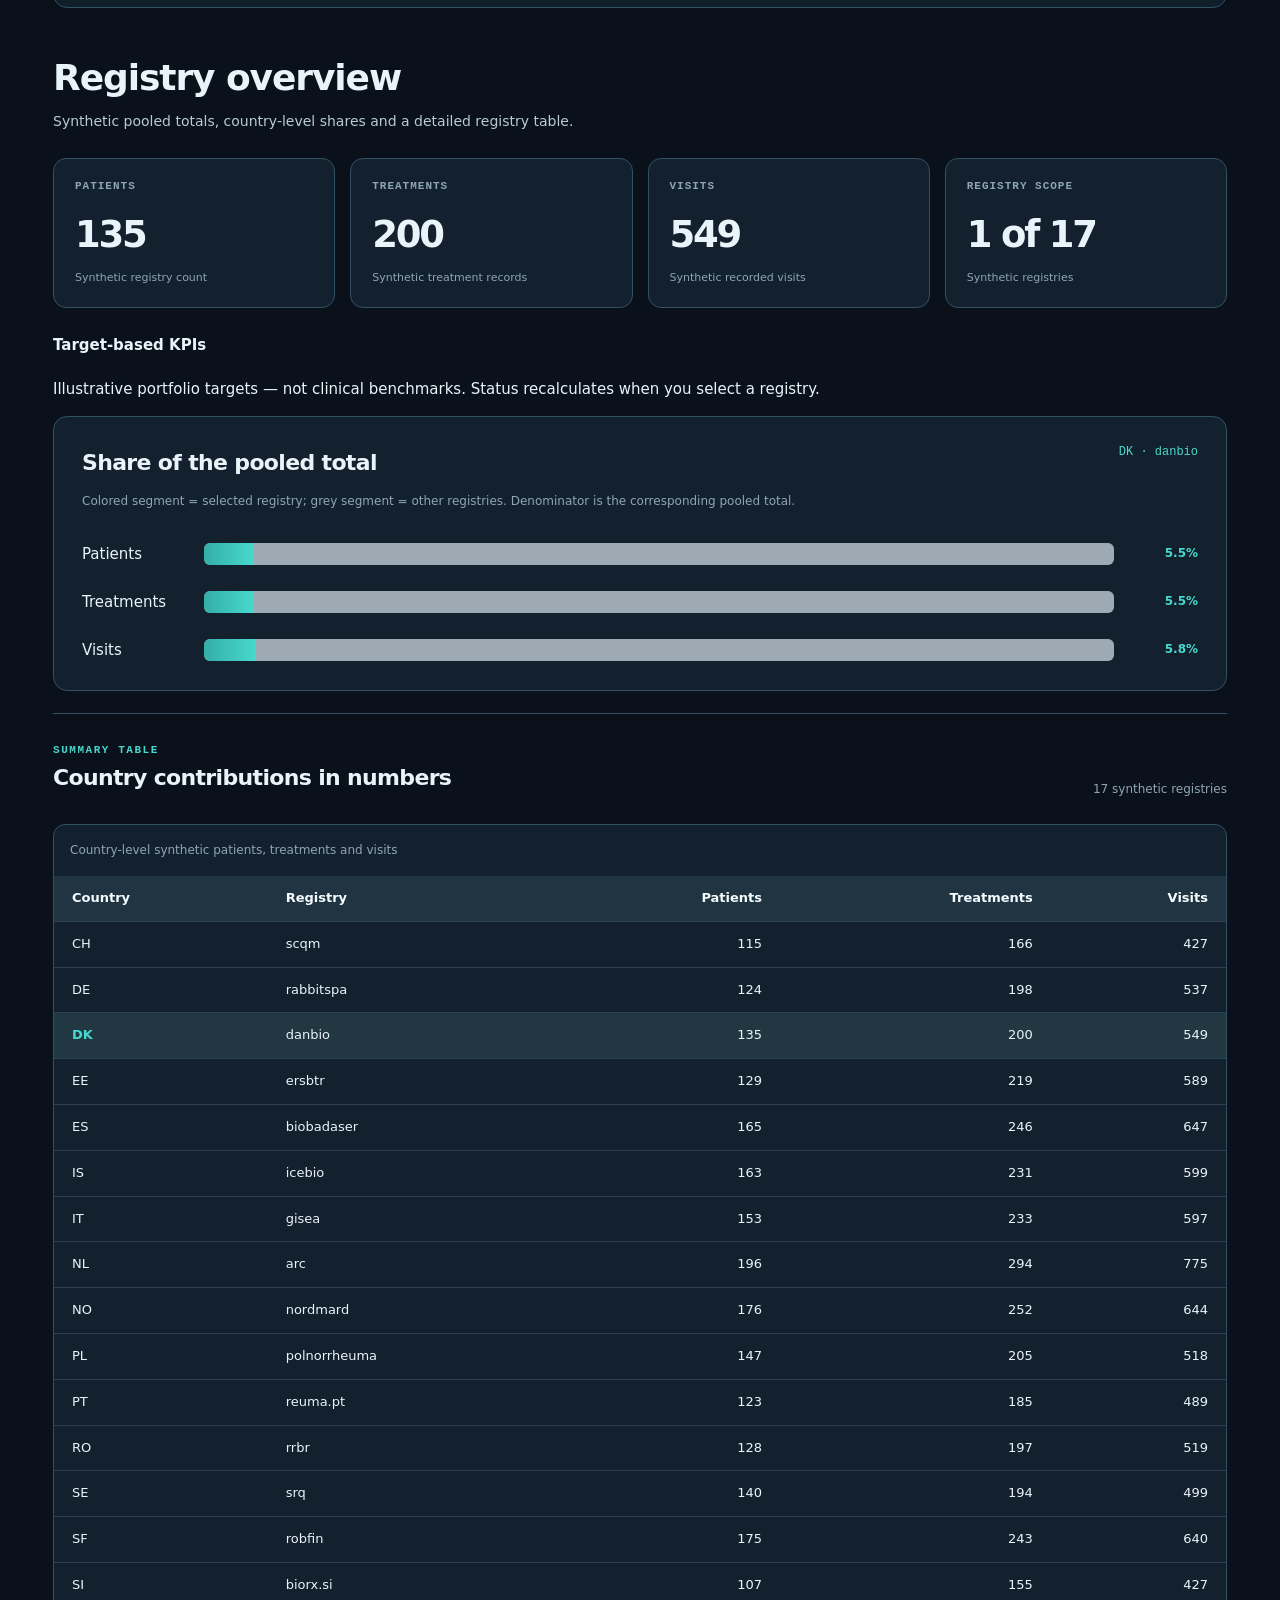
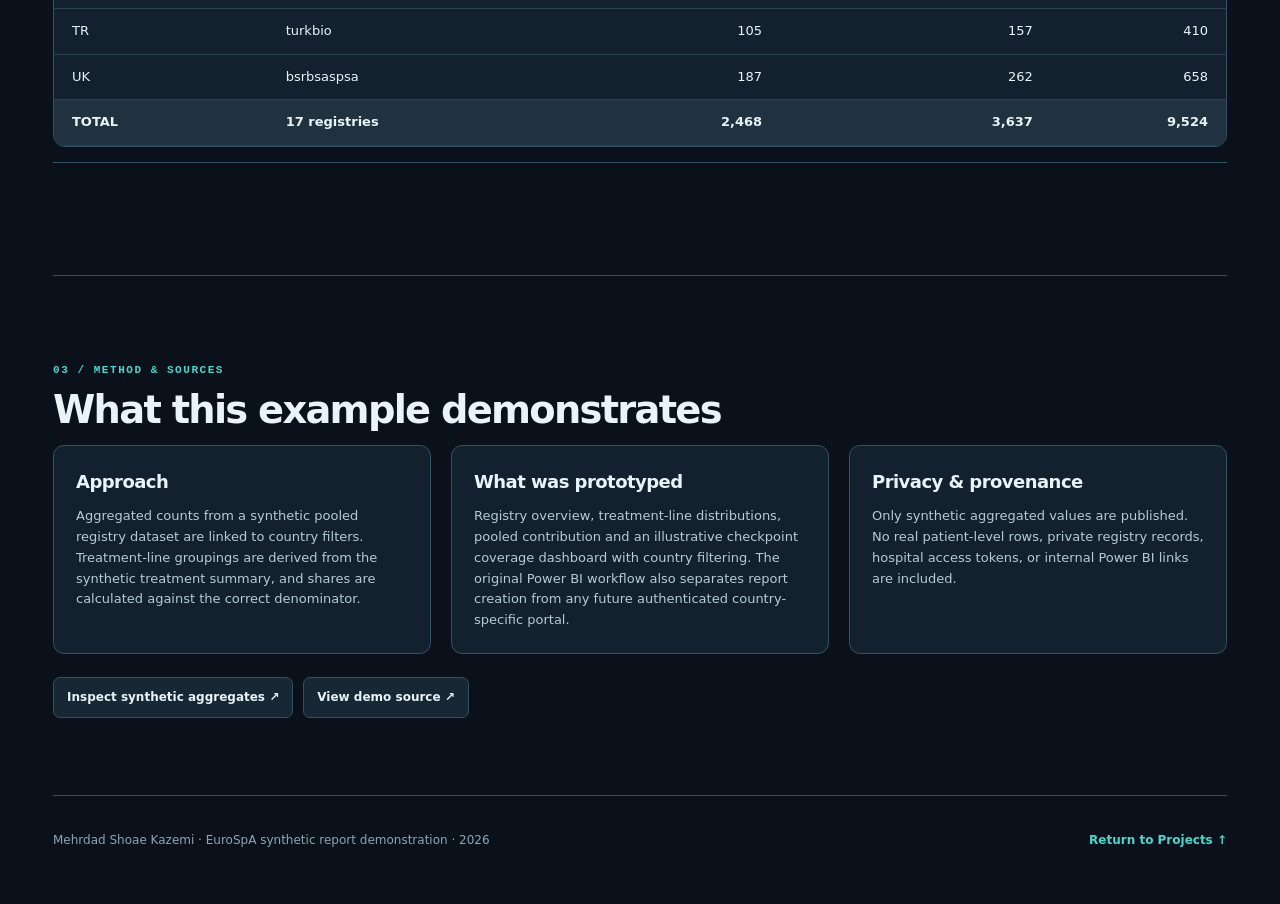
==== commit 545b1725: "Add visible calculated KPI cards and demo target statuses to index.html" ====
--- a/projects/eurospa-powerbi/index.html
+++ b/projects/eurospa-powerbi/index.html
@@ -6,8 +6,8 @@
 <meta name="theme-color" content="#0a111b">
 <title>EuroSpA Synthetic Power BI Dashboard Demo | Mehrdad Shoae Kazemi</title>
 <link rel="icon" href="../../favicon.svg" type="image/svg+xml">
-<link rel="stylesheet" href="./demo.css?v=dashboard-suite-3">
-<script src="./data.js?v=dashboard-suite-3" defer></script><script src="./demo.js?v=dashboard-suite-3" defer></script>
+<link rel="stylesheet" href="./demo.css?v=kpi-cards-20261112">
+<script src="./data.js?v=kpi-cards-20261112" defer></script><script src="./demo.js?v=kpi-cards-20261112" defer></script>
 </head>
 <body>
 <a class="skip" href="#main">Skip to dashboard</a>
@@ -26,7 +26,7 @@
   </div>
   <img class="hero-img" src="./animated-preview.svg" alt="Looping animated stacked bars for first-, second-, third-line TNFi, IL-17i, and other drug-class distributions on synthetic Danish registry counts." width="1060" height="520">
 </div>
-<p class="notice"><strong>Scope note:</strong> The underlying project was developed as a Power BI / Python reporting prototype. This independent web demo recreates selected visual ideas using summarized synthetic data. The separate Power BI KPI project is linked above; the portfolio-hosted browser demo is a simplified illustration and may not have all KPI cards, achievement-status indicators or Power BI slicers.</p>
+<p class="notice"><strong>Scope note:</strong> The underlying project was developed as a Power BI / Python reporting prototype. This independent web demo recreates selected visual ideas using summarized synthetic data. The separate Power BI KPI project is linked above; the portfolio-hosted browser demo now includes calculated KPI cards and illustrative target-status indicators, but does not reproduce all Power BI slicers.</p>
 <section class="method" aria-labelledby="kpi-title">
   <p class="eyebrow">KPI DESIGN · SYNTHETIC PROTOTYPE</p>
   <h2 id="kpi-title">KPI-driven Power BI reporting</h2>
@@ -36,7 +36,7 @@
     <div><h3>Treatment patterns</h3><p>Percentage of TNFi, IL-17i and other classes within treatment line. The evolving Power BI design supports diagnosis group, gender and age at drug baseline (&lt;30, 30–49, 50–70, &gt;70) as slicers.</p></div>
     <div><h3>Coverage and quality</h3><p>Observed visit checkpoint coverage, interpreted with appropriate follow-up denominators. The public preview is not equivalent to variable-level missingness or data-quality certification.</p></div>
   </div>
-  <p class="notice"><strong>KPI achievement:</strong> KPI values are distinct from their status. Achieved / not achieved should be displayed only when an explicit threshold exists; a KPI without a target has no achievement status. The portfolio browser demo uses synthetic data and does not reproduce every KPI card or slicer from the Power BI repository.</p>
+  <p class="notice"><strong>KPI achievement:</strong> KPI values are distinct from their status. Achieved / not achieved should be displayed only when an explicit threshold exists; a KPI without a target has no achievement status. The portfolio browser demo now calculates sample KPI status against explicitly labelled illustrative thresholds. These are not validated clinical performance targets, and the web demo does not reproduce every Power BI slicer.</p>
 </section>
 
 <section id="visuals" class="panel-area" aria-labelledby="visuals-heading">
@@ -55,7 +55,7 @@
 
   <section id="overview" class="dashboard-panel" role="tabpanel" aria-labelledby="tab-overview">
     <div class="report-heading"><h3>Registry overview</h3><p>Synthetic pooled totals, country-level shares and a detailed registry table.</p></div>
-    <div class="stat-grid" id="stats" aria-live="polite"></div>
+    <div class="stat-grid" id="stats" aria-live="polite"></div><div class="kpi-heading"><h4>Target-based KPIs</h4><p>Illustrative portfolio targets — not clinical benchmarks. Status recalculates when you select a registry.</p></div><div class="kpi-grid" id="overview-kpis" aria-live="polite"></div>
     <div class="chart-panel">
       <div class="chart-title"><h3>Share of the pooled total</h3><span id="selected-label">All registries</span></div>
       <p class="helper">Colored segment = selected registry; grey segment = other registries. Denominator is the corresponding pooled total.</p>
@@ -69,6 +69,7 @@
 
   <section id="treatments" class="dashboard-panel" role="tabpanel" aria-labelledby="tab-treatment" hidden>
     <div class="report-heading"><h3>Treatment-line dashboard</h3><p>Percentage of TNFi, IL-17i and other targeted drugs within each therapy line.</p></div>
+    <div class="kpi-heading"><h4>Treatment KPIs</h4><p>Illustrative thresholds; treatment-line percentages use the selected line as denominator.</p></div><div class="kpi-grid" id="treatment-kpis" aria-live="polite"></div>
     <div class="chart-panel">
       <div class="chart-title"><h3>Drug class by treatment line</h3><span id="line-label">All registries</span></div>
       <p class="helper">Each bar sums to 100% within its treatment line. Light grey means other biologic or targeted drug classes.</p>
@@ -79,7 +80,7 @@
 
   <section id="contribution" class="dashboard-panel" role="tabpanel" aria-labelledby="tab-contribution" hidden>
     <div class="report-heading"><h3>Contribution to the pooled data</h3><p>Compare how each synthetic registry contributes patients, treatments and visits to the overall pool.</p></div>
-    <div id="contribution-stats" class="stat-grid compact-stats" aria-live="polite"></div>
+    <div id="contribution-stats" class="stat-grid compact-stats" aria-live="polite"></div><div class="kpi-heading"><h4>Contribution KPI</h4><p>Illustrative 5% patient contribution threshold; pooled totals are displayed as reference, not evaluated against a target.</p></div><div class="kpi-grid" id="contribution-kpis" aria-live="polite"></div>
     <div class="chart-panel">
       <div class="chart-title"><h3>Ranking of registry contributions</h3><label class="metric-select">Measure
         <select id="contribution-metric" aria-label="Choose contribution measure"><option value="patients">Patients</option><option value="treatments">Treatments</option><option value="visits">Visits</option></select>
@@ -92,7 +93,7 @@
   <section id="completeness" class="dashboard-panel" role="tabpanel" aria-labelledby="tab-completeness" hidden>
     <div class="report-heading"><h3>Data completeness / visit coverage</h3><p>Illustrative timepoint coverage from synthetic treatment-level visit indicators, not a clinical-variable missingness audit.</p></div>
     <p class="notice coverage-disclaimer"><strong>Interpretation:</strong> A recorded visit indicator (1) means a synthetic treatment has an observed visit at that checkpoint. A 0 means no recorded visit at that checkpoint; it does <em>not</em> by itself establish missing data or follow-up eligibility. This is a coverage-based example of a completeness report, not a recreation of your original variable-level completeness dashboard.</p>
-    <div id="coverage-stats" class="stat-grid compact-stats" aria-live="polite"></div>
+    <div id="coverage-stats" class="stat-grid compact-stats" aria-live="polite"></div><div class="kpi-heading"><h4>Visit coverage KPI</h4><p>Baseline observation only, compared with an illustrative 85% threshold. Later follow-up has no achievement target because follow-up eligibility is unknown.</p></div><div class="kpi-grid" id="coverage-kpis" aria-live="polite"></div>
     <div class="chart-panel">
       <div class="chart-title"><h3>Observed visit checkpoints</h3><span id="coverage-label">All registries</span></div>
       <p class="helper">Observed visit indicators ÷ treatment records for the selected registry. Later timepoints naturally have smaller proportions; this is <strong>not</strong> necessarily data loss.</p>
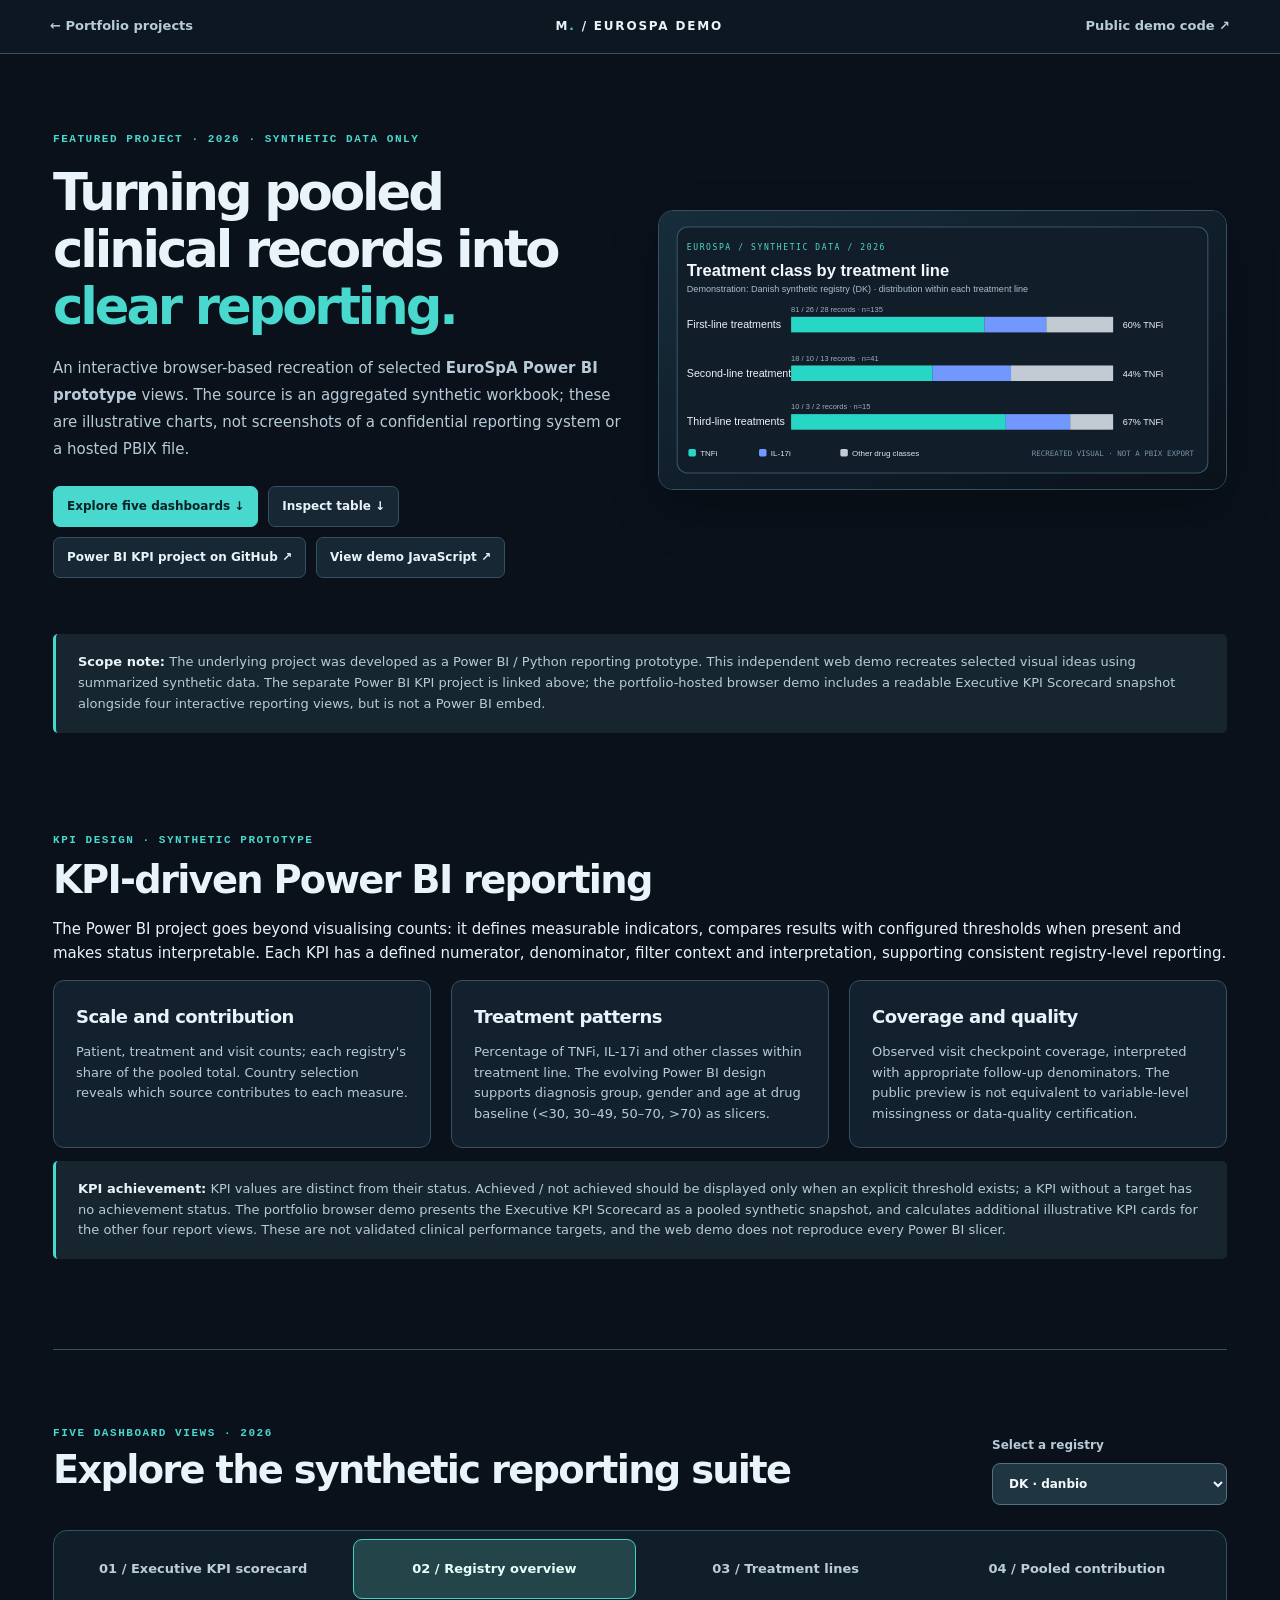
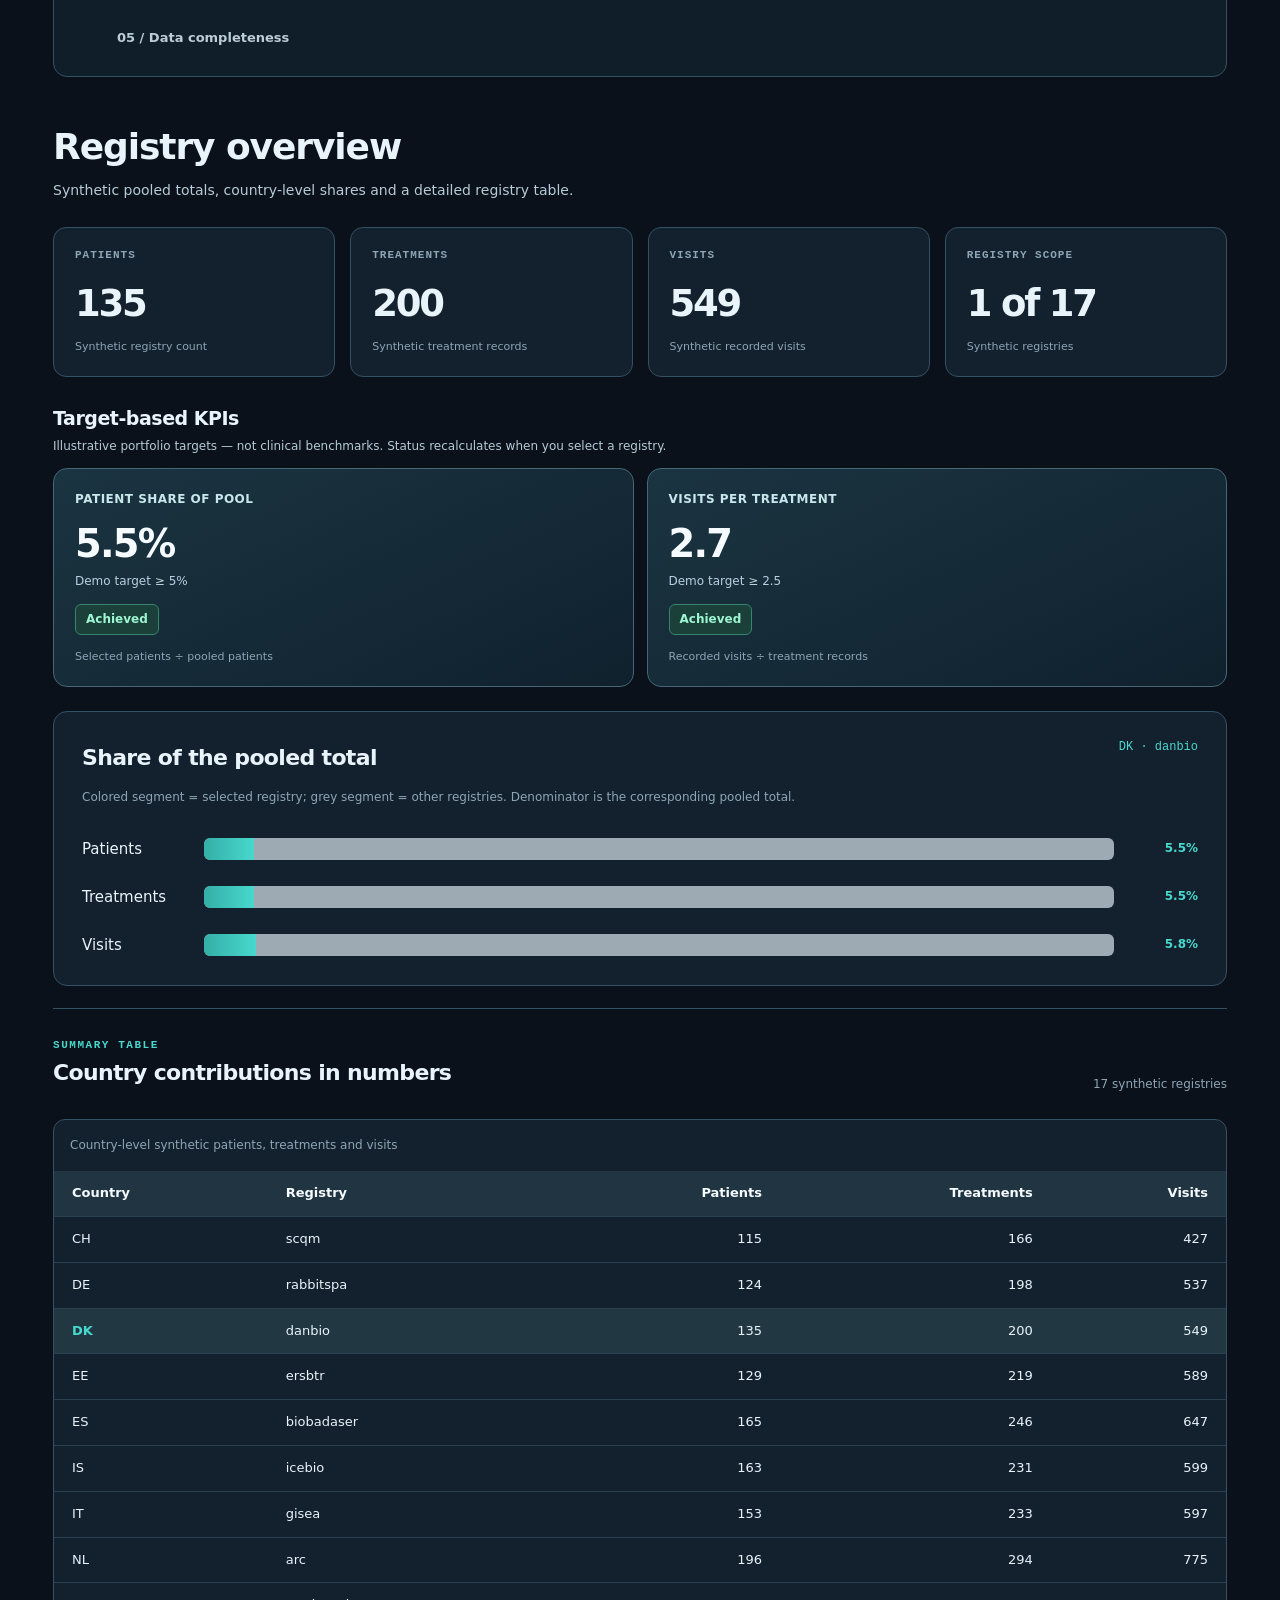
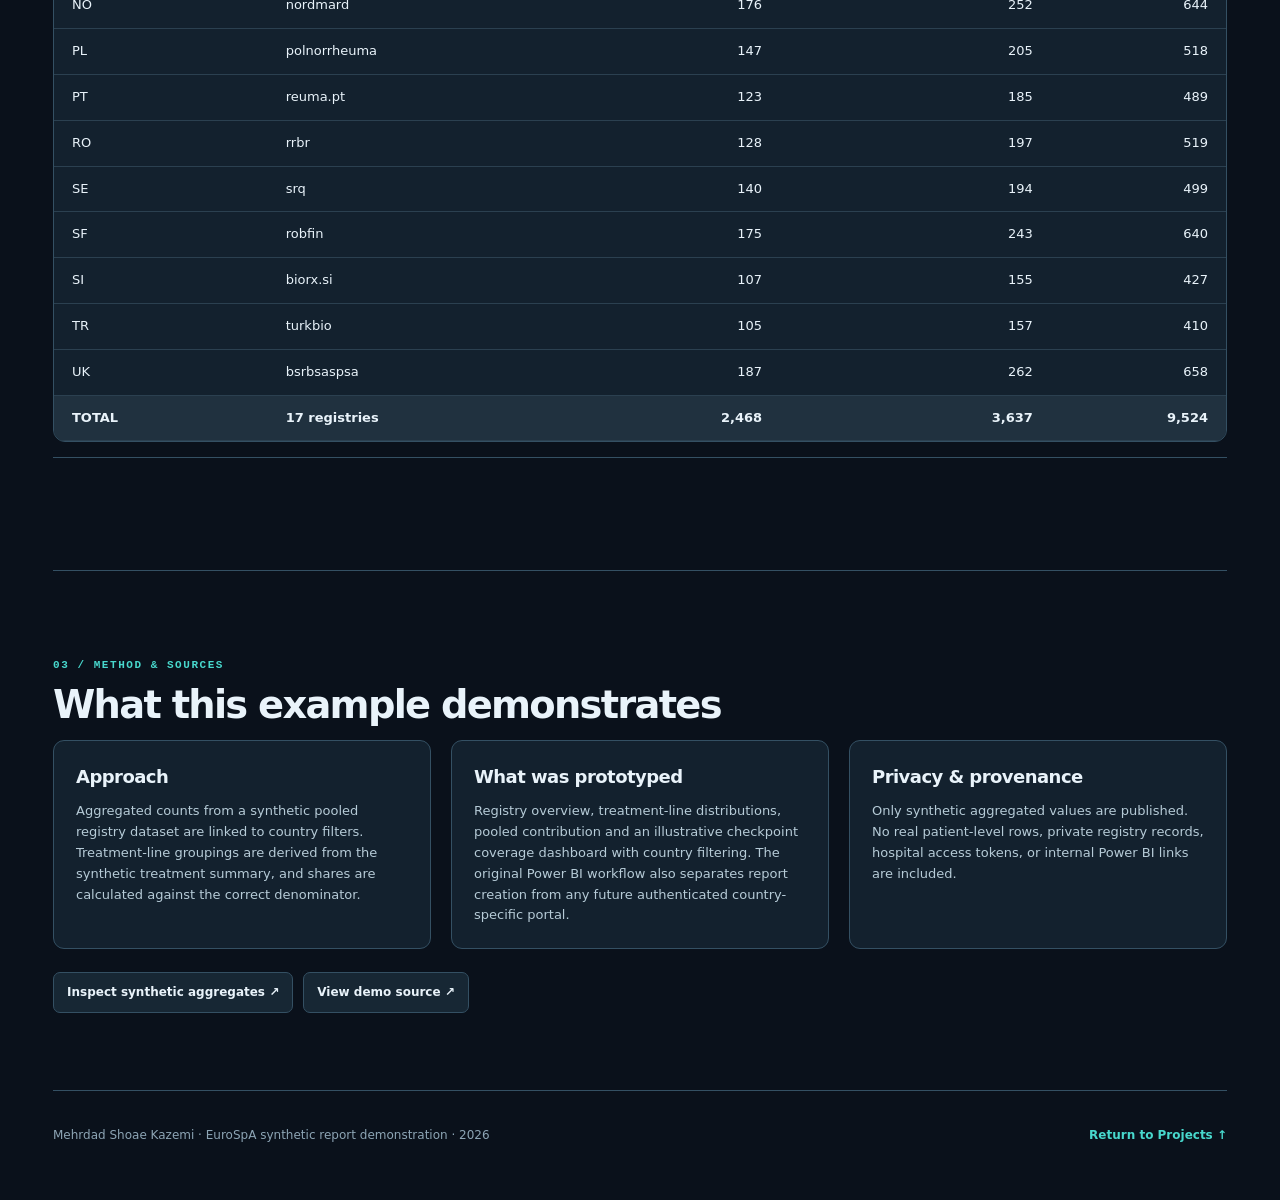
==== commit a44e1629: "Add readable Executive KPI Scorecard to portfolio demo" ====
--- a/projects/eurospa-powerbi/index.html
+++ b/projects/eurospa-powerbi/index.html
@@ -22,11 +22,11 @@
     <p class="eyebrow">FEATURED PROJECT · 2026 · SYNTHETIC DATA ONLY</p>
     <h1>Turning pooled clinical records into <em>clear reporting.</em></h1>
     <p class="lede">An interactive browser-based recreation of selected <strong>EuroSpA Power BI prototype</strong> views. The source is an aggregated synthetic workbook; these are illustrative charts, not screenshots of a confidential reporting system or a hosted PBIX file.</p>
-    <div class="links"><a class="button primary" href="#visuals">Explore four dashboards ↓</a><a class="button" href="#data-table">Inspect table ↓</a><a class="button" href="https://github.com/mehrdadsk/synthetic_eurospa_powerbi_dashboard" target="_blank" rel="noopener noreferrer">Power BI KPI project on GitHub ↗</a><a class="button" href="https://github.com/mehrdadsk/portfolio/blob/main/projects/eurospa-powerbi/demo.js" target="_blank" rel="noopener noreferrer">View demo JavaScript ↗</a></div>
+    <div class="links"><a class="button primary" href="#visuals">Explore five dashboards ↓</a><a class="button" href="#data-table">Inspect table ↓</a><a class="button" href="https://github.com/mehrdadsk/synthetic_eurospa_powerbi_dashboard" target="_blank" rel="noopener noreferrer">Power BI KPI project on GitHub ↗</a><a class="button" href="https://github.com/mehrdadsk/portfolio/blob/main/projects/eurospa-powerbi/demo.js" target="_blank" rel="noopener noreferrer">View demo JavaScript ↗</a></div>
   </div>
   <img class="hero-img" src="./animated-preview.svg" alt="Looping animated stacked bars for first-, second-, third-line TNFi, IL-17i, and other drug-class distributions on synthetic Danish registry counts." width="1060" height="520">
 </div>
-<p class="notice"><strong>Scope note:</strong> The underlying project was developed as a Power BI / Python reporting prototype. This independent web demo recreates selected visual ideas using summarized synthetic data. The separate Power BI KPI project is linked above; the portfolio-hosted browser demo now includes calculated KPI cards and illustrative target-status indicators, but does not reproduce all Power BI slicers.</p>
+<p class="notice"><strong>Scope note:</strong> The underlying project was developed as a Power BI / Python reporting prototype. This independent web demo recreates selected visual ideas using summarized synthetic data. The separate Power BI KPI project is linked above; the portfolio-hosted browser demo includes a readable Executive KPI Scorecard snapshot alongside four interactive reporting views, but is not a Power BI embed.</p>
 <section class="method" aria-labelledby="kpi-title">
   <p class="eyebrow">KPI DESIGN · SYNTHETIC PROTOTYPE</p>
   <h2 id="kpi-title">KPI-driven Power BI reporting</h2>
@@ -36,24 +36,38 @@
     <div><h3>Treatment patterns</h3><p>Percentage of TNFi, IL-17i and other classes within treatment line. The evolving Power BI design supports diagnosis group, gender and age at drug baseline (&lt;30, 30–49, 50–70, &gt;70) as slicers.</p></div>
     <div><h3>Coverage and quality</h3><p>Observed visit checkpoint coverage, interpreted with appropriate follow-up denominators. The public preview is not equivalent to variable-level missingness or data-quality certification.</p></div>
   </div>
-  <p class="notice"><strong>KPI achievement:</strong> KPI values are distinct from their status. Achieved / not achieved should be displayed only when an explicit threshold exists; a KPI without a target has no achievement status. The portfolio browser demo now calculates sample KPI status against explicitly labelled illustrative thresholds. These are not validated clinical performance targets, and the web demo does not reproduce every Power BI slicer.</p>
+  <p class="notice"><strong>KPI achievement:</strong> KPI values are distinct from their status. Achieved / not achieved should be displayed only when an explicit threshold exists; a KPI without a target has no achievement status. The portfolio browser demo presents the Executive KPI Scorecard as a pooled synthetic snapshot, and calculates additional illustrative KPI cards for the other four report views. These are not validated clinical performance targets, and the web demo does not reproduce every Power BI slicer.</p>
 </section>
 
 <section id="visuals" class="panel-area" aria-labelledby="visuals-heading">
   <div class="section-head">
-    <div><p class="eyebrow">FOUR DASHBOARD VIEWS · 2026</p><h2 id="visuals-heading">Explore the synthetic reporting suite</h2></div>
+    <div><p class="eyebrow">FIVE DASHBOARD VIEWS · 2026</p><h2 id="visuals-heading">Explore the synthetic reporting suite</h2></div>
     <label class="country-select">Select a registry
       <select id="country" aria-label="Select registry"><option value="ALL">All registries</option></select>
     </label>
   </div>
   <div class="report-tabs" role="tablist" aria-label="Dashboard views">
-    <button type="button" class="report-tab" id="tab-overview" role="tab" aria-controls="overview" aria-selected="true" data-report="overview">01 / Registry overview</button>
-    <button type="button" class="report-tab" id="tab-treatment" role="tab" aria-controls="treatments" aria-selected="false" tabindex="-1" data-report="treatments">02 / Treatment lines</button>
-    <button type="button" class="report-tab" id="tab-contribution" role="tab" aria-controls="contribution" aria-selected="false" tabindex="-1" data-report="contribution">03 / Pooled contribution</button>
-    <button type="button" class="report-tab" id="tab-completeness" role="tab" aria-controls="completeness" aria-selected="false" tabindex="-1" data-report="completeness">04 / Data completeness</button>
+    <button type="button" class="report-tab" id="tab-scorecard" role="tab" aria-controls="scorecard" aria-selected="true" data-report="scorecard">01 / Executive KPI scorecard</button>
+    <button type="button" class="report-tab" id="tab-overview" role="tab" aria-controls="overview" aria-selected="false" tabindex="-1" data-report="overview">02 / Registry overview</button>
+    <button type="button" class="report-tab" id="tab-treatment" role="tab" aria-controls="treatments" aria-selected="false" tabindex="-1" data-report="treatments">03 / Treatment lines</button>
+    <button type="button" class="report-tab" id="tab-contribution" role="tab" aria-controls="contribution" aria-selected="false" tabindex="-1" data-report="contribution">04 / Pooled contribution</button>
+    <button type="button" class="report-tab" id="tab-completeness" role="tab" aria-controls="completeness" aria-selected="false" tabindex="-1" data-report="completeness">05 / Data completeness</button>
   </div>
 
-  <section id="overview" class="dashboard-panel" role="tabpanel" aria-labelledby="tab-overview">
+  <section id="scorecard" class="dashboard-panel" role="tabpanel" aria-labelledby="tab-scorecard">
+    <div class="report-heading"><h3>Executive KPI Scorecard</h3><p>Four independent data-quality measures with clearly defined illustrative thresholds — not clinical standards.</p></div>
+    <div class="scorecard-banner"><div><span class="scorecard-overline">QUALITY TARGETS ACHIEVED</span><strong>2 <small>/ 4</small></strong><p>Two of four illustrative quality targets were achieved in the synthetic pooled snapshot.</p></div><span class="scorecard-pill">SYNTHETIC DATA · ALL REGISTRIES</span></div>
+    <div class="scorecard-grid" aria-label="Four executive quality KPIs">
+      <article class="scorecard-tile"><h4>Visit data completeness</h4><div class="scorecard-main"><strong>60%</strong><span class="scorecard-status below">Below target</span></div><p class="scorecard-target">Target ≥ 80% of eligible recorded values</p><div class="scorecard-progress"><span style="width:60%"></span></div><small>Non-missing values ÷ eligible values for structurally available visit fields</small></article>
+      <article class="scorecard-tile"><h4>Structural availability</h4><div class="scorecard-main"><strong>91%</strong><span class="scorecard-status achieved">Achieved</span></div><p class="scorecard-target">Target ≥ 90% of expected variable/timepoint rows</p><div class="scorecard-progress"><span style="width:91%"></span></div><small>Available rows ÷ expected variable/timepoint rows</small></article>
+      <article class="scorecard-tile"><h4>Unmapped drug episodes</h4><div class="scorecard-main"><strong>1%</strong><span class="scorecard-status below">Action needed</span></div><p class="scorecard-target">Target ≤ 0.5% of treatment episodes</p><div class="scorecard-progress"><span style="width:1%"></span></div><small>Unmapped episodes ÷ all treatment episodes; lower is better</small></article>
+      <article class="scorecard-tile"><h4>Treatment line coverage</h4><div class="scorecard-main"><strong>100%</strong><span class="scorecard-status achieved">Achieved</span></div><p class="scorecard-target">Target ≥ 99% of treatment episodes</p><div class="scorecard-progress"><span style="width:100%"></span></div><small>Recognized treatment-line episodes ÷ all episodes</small></article>
+    </div>
+    <h4 class="scorecard-subhead">Volume / context</h4><div class="scorecard-volume"><div><span>Patients</span><strong>2,468</strong></div><div><span>Treatments</span><strong>3,637</strong></div><div><span>Visits</span><strong>9,524</strong></div><div><span>Registries</span><strong>17</strong></div></div>
+    <p class="notice scorecard-note"><strong>Snapshot, not a live Power BI embed:</strong> These four quality KPI values reproduce the pooled synthetic example shown on the Power BI Executive KPI Scorecard. The registry selector above controls the other four portfolio reports; this scorecard deliberately stays on the all-registry snapshot, because the required KPI source breakdowns and diagnosis/gender filters are not published in this browser demo. For fully interactive filtered metrics, use the linked Power BI project.</p>
+  </section>
+
+  <section id="overview" class="dashboard-panel" role="tabpanel" aria-labelledby="tab-overview" hidden>
     <div class="report-heading"><h3>Registry overview</h3><p>Synthetic pooled totals, country-level shares and a detailed registry table.</p></div>
     <div class="stat-grid" id="stats" aria-live="polite"></div><div class="kpi-heading"><h4>Target-based KPIs</h4><p>Illustrative portfolio targets — not clinical benchmarks. Status recalculates when you select a registry.</p></div><div class="kpi-grid" id="overview-kpis" aria-live="polite"></div>
     <div class="chart-panel">
--- a/projects/eurospa-powerbi/demo.css
+++ b/projects/eurospa-powerbi/demo.css
@@ -37,3 +37,18 @@
 .coverage-row strong{text-align:right;font:750 12px ui-monospace,monospace;color:#d9f1fa}
 @media(max-width:950px){.report-tabs{grid-template-columns:repeat(2,minmax(0,1fr))}}
 @media(max-width:600px){.report-tabs{gap:5px;padding:5px}.report-tab{font-size:11px;padding:7px 6px;min-height:53px}.contribution-row{grid-template-columns:22px minmax(70px,110px) minmax(45px,1fr) 53px;gap:5px}.contrib-rank,.contrib-name,.contribution-row strong{font-size:10px}.coverage-row{grid-template-columns:83px minmax(20px,1fr) 57px;gap:7px}.coverage-name,.coverage-row strong{font-size:11px}}
+
+/* Visible KPI assessments across all four dashboards. */
+.kpi-heading{margin:26px 0 12px}
+.kpi-heading h4{font-size:19px;margin:0 0 3px;letter-spacing:-.025em;color:var(--text)}
+.kpi-heading p{margin:0;color:var(--soft);font-size:12px}
+.kpi-grid{display:grid;grid-template-columns:repeat(auto-fit,minmax(220px,1fr));gap:13px;margin:12px 0 24px}
+.kpi-card{padding:21px;border:1px solid #456776;background:linear-gradient(155deg,#1b3441,#10212e);border-radius:14px;display:flex;flex-direction:column;align-items:flex-start;min-width:0}
+.kpi-name{font-size:12px;font-weight:800;letter-spacing:.04em;text-transform:uppercase;color:#c8e7eb}
+.kpi-number{font-size:clamp(30px,3vw,42px);line-height:1.18;letter-spacing:-.045em;color:#f5fbff;margin:12px 0 6px;font-variant-numeric:tabular-nums}
+.kpi-target{font-size:12px;color:#b9d0df;margin-bottom:12px}
+.kpi-status{display:inline-flex;font-size:12px;font-weight:800;padding:5px 10px;border-radius:6px;border:1px solid transparent}
+.kpi-status.is-met{color:#9ef7d2;background:#1b4039;border-color:#36856d}
+.kpi-status.is-below{color:#ffd5a0;background:#4b3222;border-color:#98623d}
+.kpi-status.is-na{color:#d2dae2;background:#35414c;border-color:#60717e}
+.kpi-detail{font-size:11px;color:var(--muted);margin-top:13px}
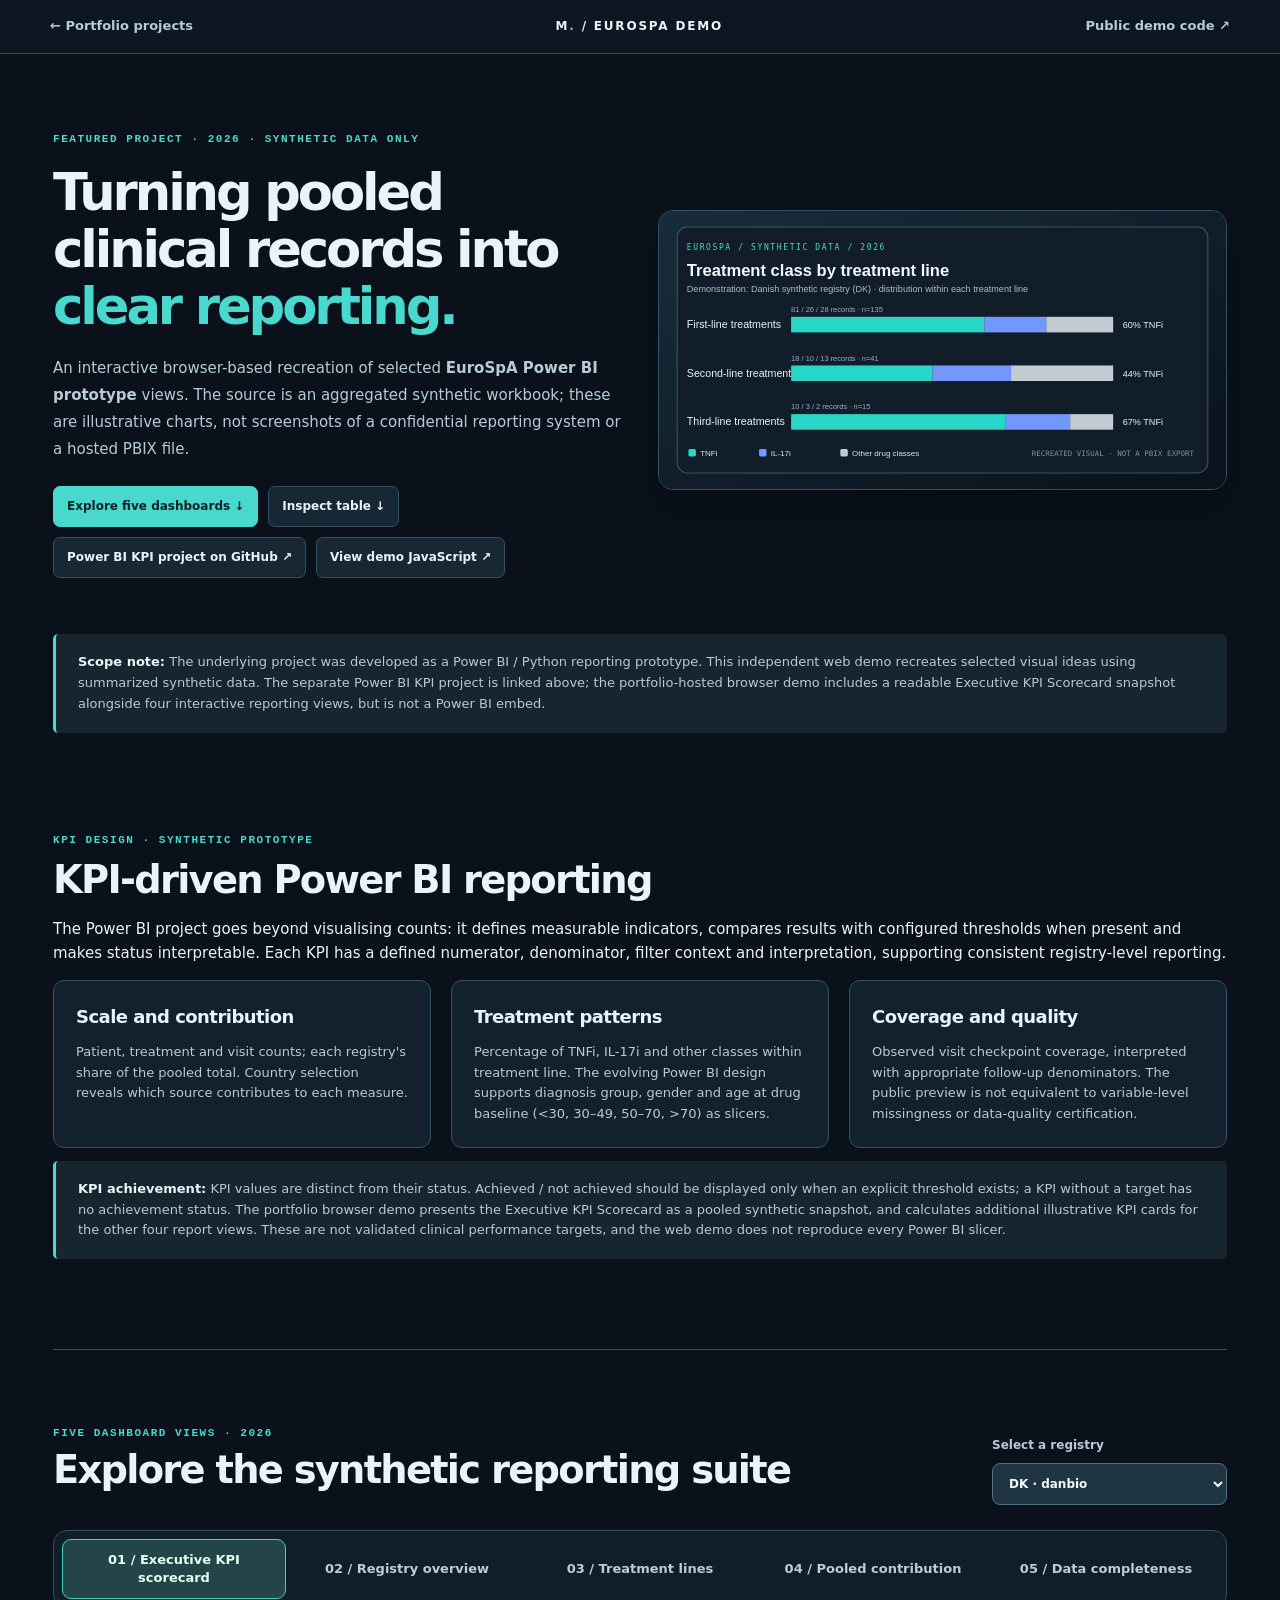
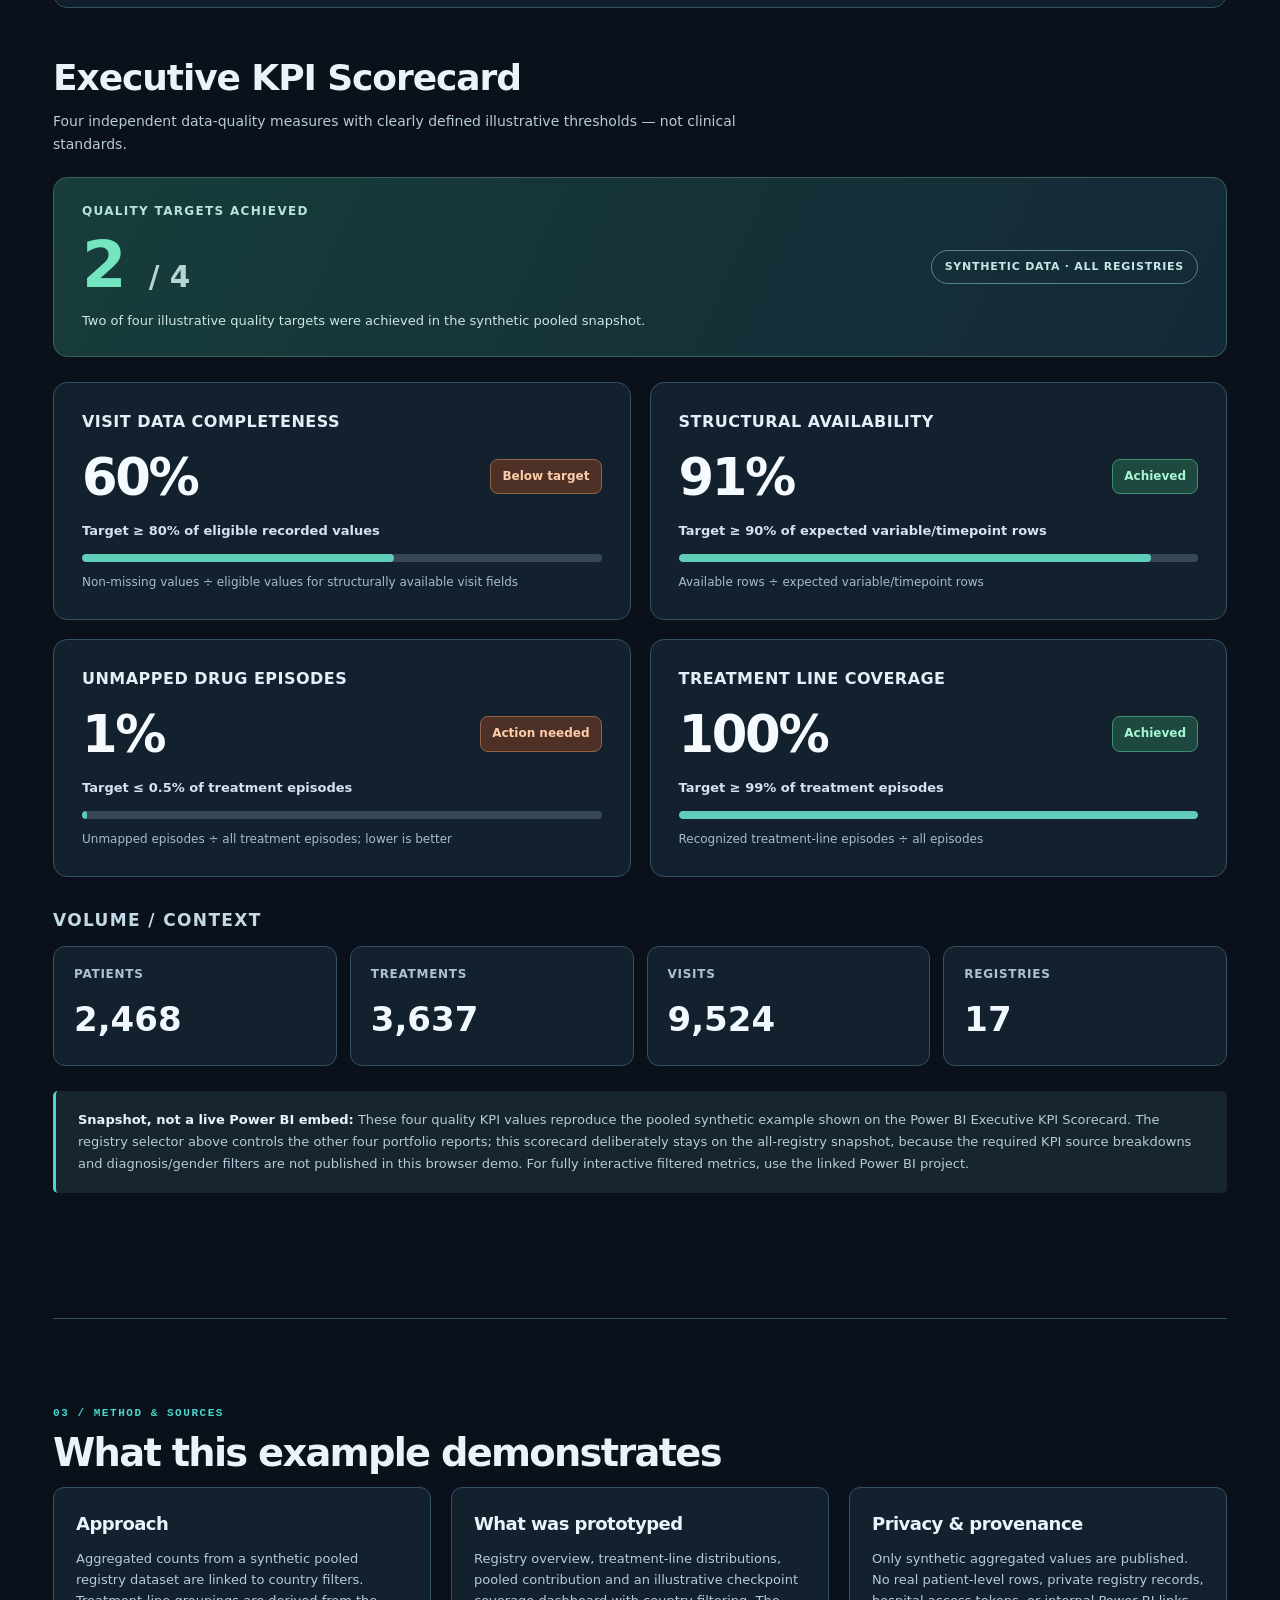
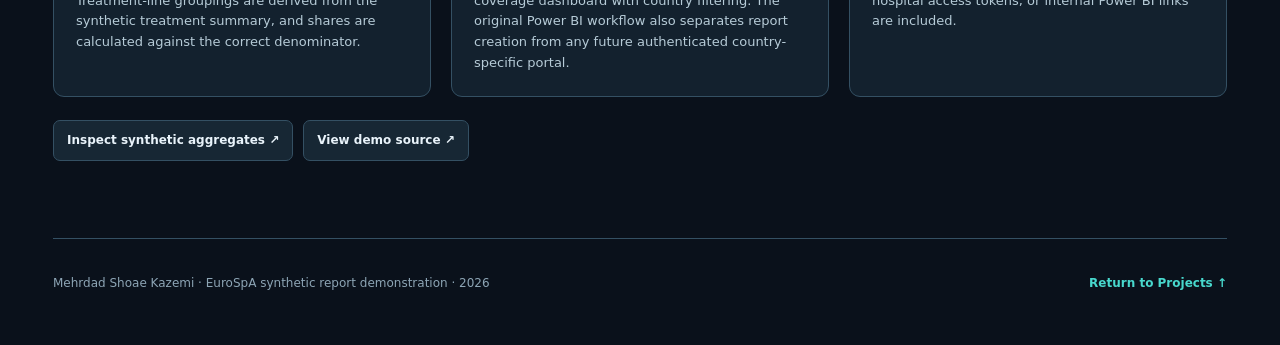
==== commit 3dadb1f2: "Refresh dashboard assets for fifth Executive KPI Scorecard tab" ====
--- a/projects/eurospa-powerbi/index.html
+++ b/projects/eurospa-powerbi/index.html
@@ -6,8 +6,8 @@
 <meta name="theme-color" content="#0a111b">
 <title>EuroSpA Synthetic Power BI Dashboard Demo | Mehrdad Shoae Kazemi</title>
 <link rel="icon" href="../../favicon.svg" type="image/svg+xml">
-<link rel="stylesheet" href="./demo.css?v=kpi-cards-20261112">
-<script src="./data.js?v=kpi-cards-20261112" defer></script><script src="./demo.js?v=kpi-cards-20261112" defer></script>
+<link rel="stylesheet" href="./demo.css?v=executive-scorecard-20261112">
+<script src="./data.js?v=executive-scorecard-20261112" defer></script><script src="./demo.js?v=executive-scorecard-20261112" defer></script>
 </head>
 <body>
 <a class="skip" href="#main">Skip to dashboard</a>
--- a/projects/eurospa-powerbi/demo.css
+++ b/projects/eurospa-powerbi/demo.css
@@ -52,3 +52,32 @@
 .kpi-status.is-below{color:#ffd5a0;background:#4b3222;border-color:#98623d}
 .kpi-status.is-na{color:#d2dae2;background:#35414c;border-color:#60717e}
 .kpi-detail{font-size:11px;color:var(--muted);margin-top:13px}
+
+/* Executive KPI scorecard: readable page-specific layout, independent of browser demo metrics */
+.report-tabs{grid-template-columns:repeat(5,minmax(0,1fr))}
+.scorecard-banner{display:flex;flex-wrap:wrap;justify-content:space-between;align-items:center;gap:22px;border:1px solid #3a615d;border-radius:14px;padding:24px 28px;margin:20px 0 25px;background:linear-gradient(115deg,#173d3a,#142937)}
+.scorecard-overline{display:block;text-transform:uppercase;font-size:12px;font-weight:800;letter-spacing:.11em;color:#b5e4da}
+.scorecard-banner strong{display:block;font-size:clamp(42px,5vw,66px);color:#73e6c1;line-height:1.15;margin:8px 0}
+.scorecard-banner strong small{font-size:.46em;color:#b5d5ce}
+.scorecard-banner p{color:#d1e4e5;font-size:13px;margin:0}
+.scorecard-pill{display:inline-flex;border:1px solid #548780;border-radius:100px;color:#c4e8e5;font-size:11px;letter-spacing:.07em;font-weight:800;padding:7px 13px}
+.scorecard-grid{display:grid;grid-template-columns:repeat(2,minmax(0,1fr));gap:19px;margin:25px 0 30px}
+.scorecard-tile{min-width:0;padding:27px 28px;border:1px solid var(--edge);border-radius:14px;background:var(--panel);display:flex;flex-direction:column}
+.scorecard-tile h4{margin:0 0 16px;font-size:16px;letter-spacing:.03em;text-transform:uppercase;color:#e1eff8;line-height:1.45}
+.scorecard-main{display:flex;align-items:center;justify-content:space-between;flex-wrap:wrap;gap:12px;margin-bottom:16px}
+.scorecard-main strong{font-size:clamp(36px,4vw,52px);line-height:1.1;letter-spacing:-.045em;color:#f5faff}
+.scorecard-status{border-radius:8px;font-size:12px;font-weight:850;padding:7px 11px}
+.scorecard-status.achieved{background:#1e4940;color:#a5f7d1;border:1px solid #438e70}
+.scorecard-status.below{background:#4d3026;color:#ffccaa;border:1px solid #936349}
+.scorecard-target{margin:0 0 13px;color:#d3e2ee;font-size:13px;font-weight:700;line-height:1.5}
+.scorecard-progress{height:8px;border-radius:99px;overflow:hidden;background:#374753;margin-bottom:11px}
+.scorecard-progress span{display:block;height:100%;min-width:3px;background:#60cdb9;border-radius:99px}
+.scorecard-tile small{font-size:12px;color:#a5bdc9;line-height:1.6}
+.scorecard-subhead{font-size:17px;text-transform:uppercase;letter-spacing:.08em;color:#c4d9e6;margin:30px 0 12px}
+.scorecard-volume{display:grid;grid-template-columns:repeat(4,minmax(0,1fr));gap:13px}
+.scorecard-volume>div{background:var(--panel);border:1px solid var(--edge);padding:18px 20px;border-radius:12px}
+.scorecard-volume span{display:block;text-transform:uppercase;letter-spacing:.06em;color:#acc2d2;font-size:12px;font-weight:750}
+.scorecard-volume strong{display:block;font-size:clamp(23px,2.8vw,34px);margin-top:8px;color:#f1f8fe}
+.scorecard-note{margin-top:25px;line-height:1.7}
+@media(max-width:1050px){.report-tabs{grid-template-columns:repeat(3,minmax(0,1fr))}}
+@media(max-width:700px){.scorecard-grid{grid-template-columns:1fr}.scorecard-volume{grid-template-columns:repeat(2,minmax(0,1fr))}.report-tabs{grid-template-columns:repeat(2,minmax(0,1fr))}.scorecard-tile{padding:20px}}
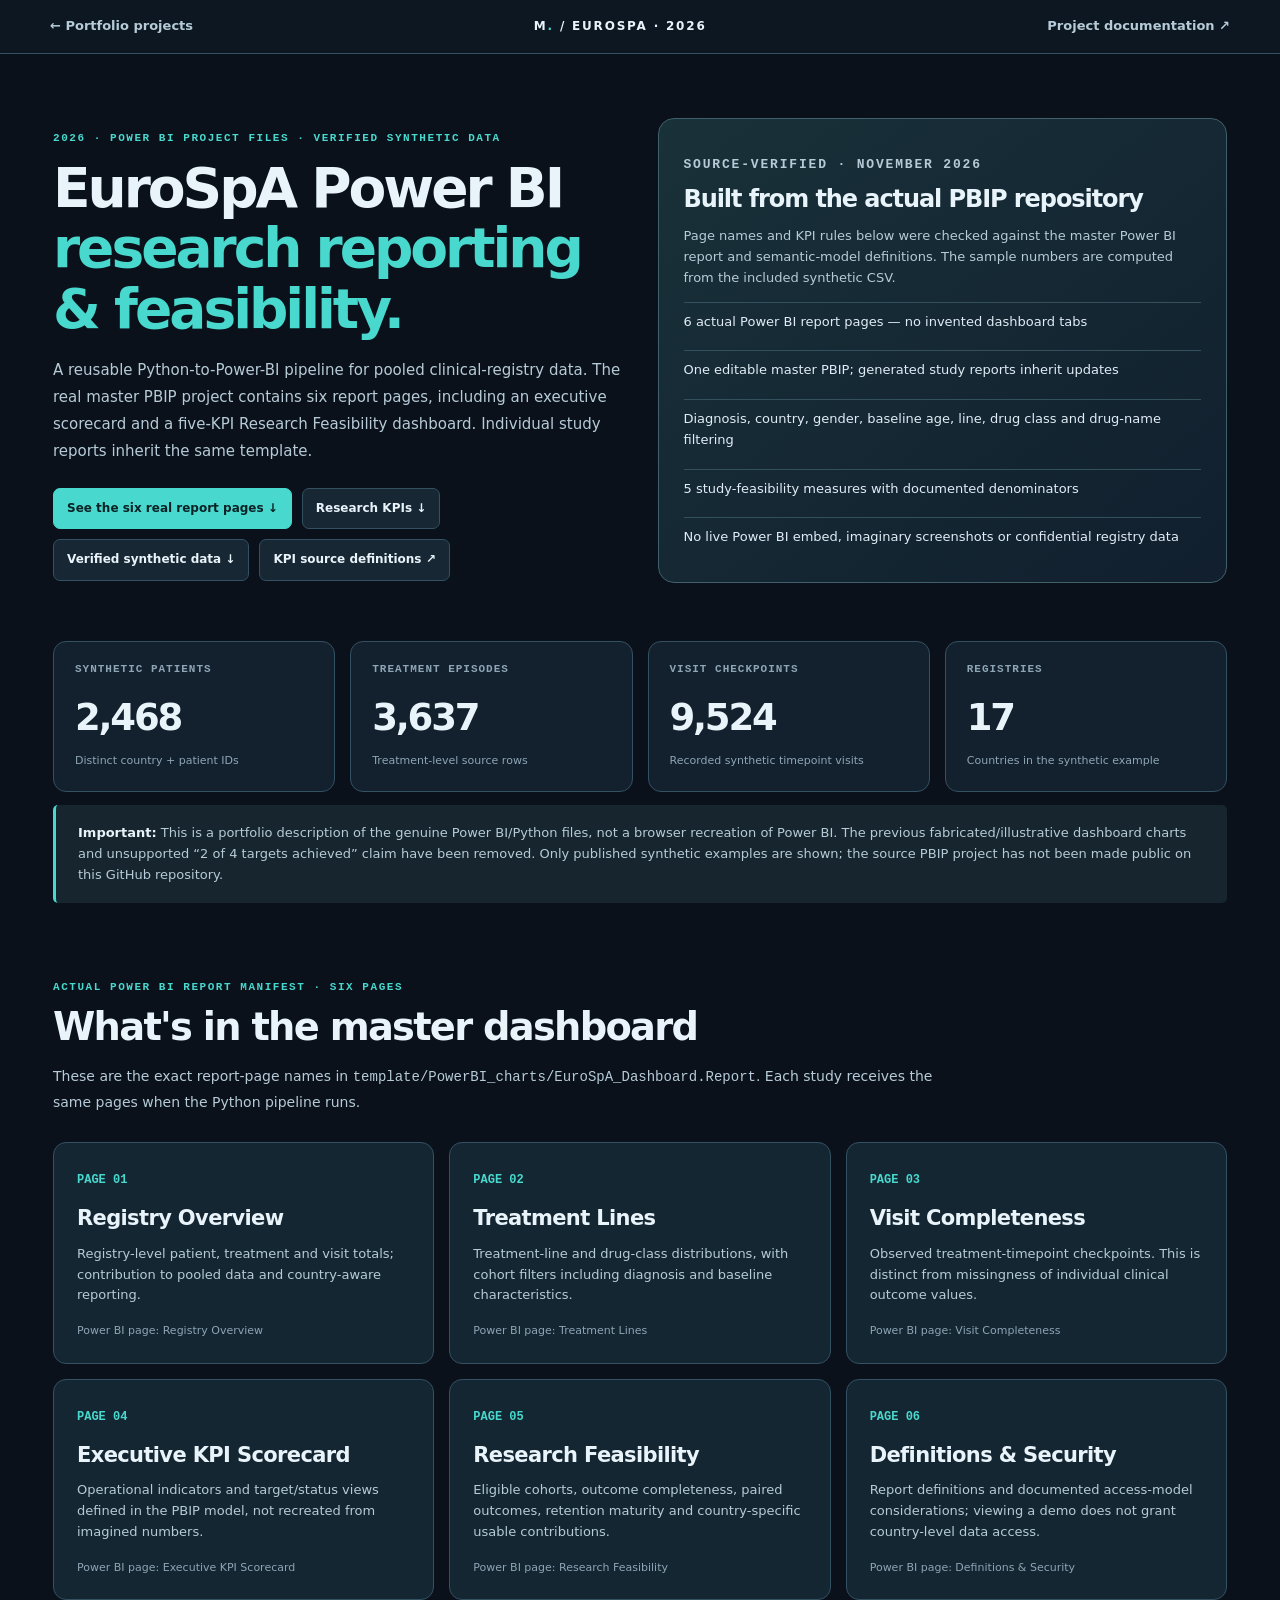
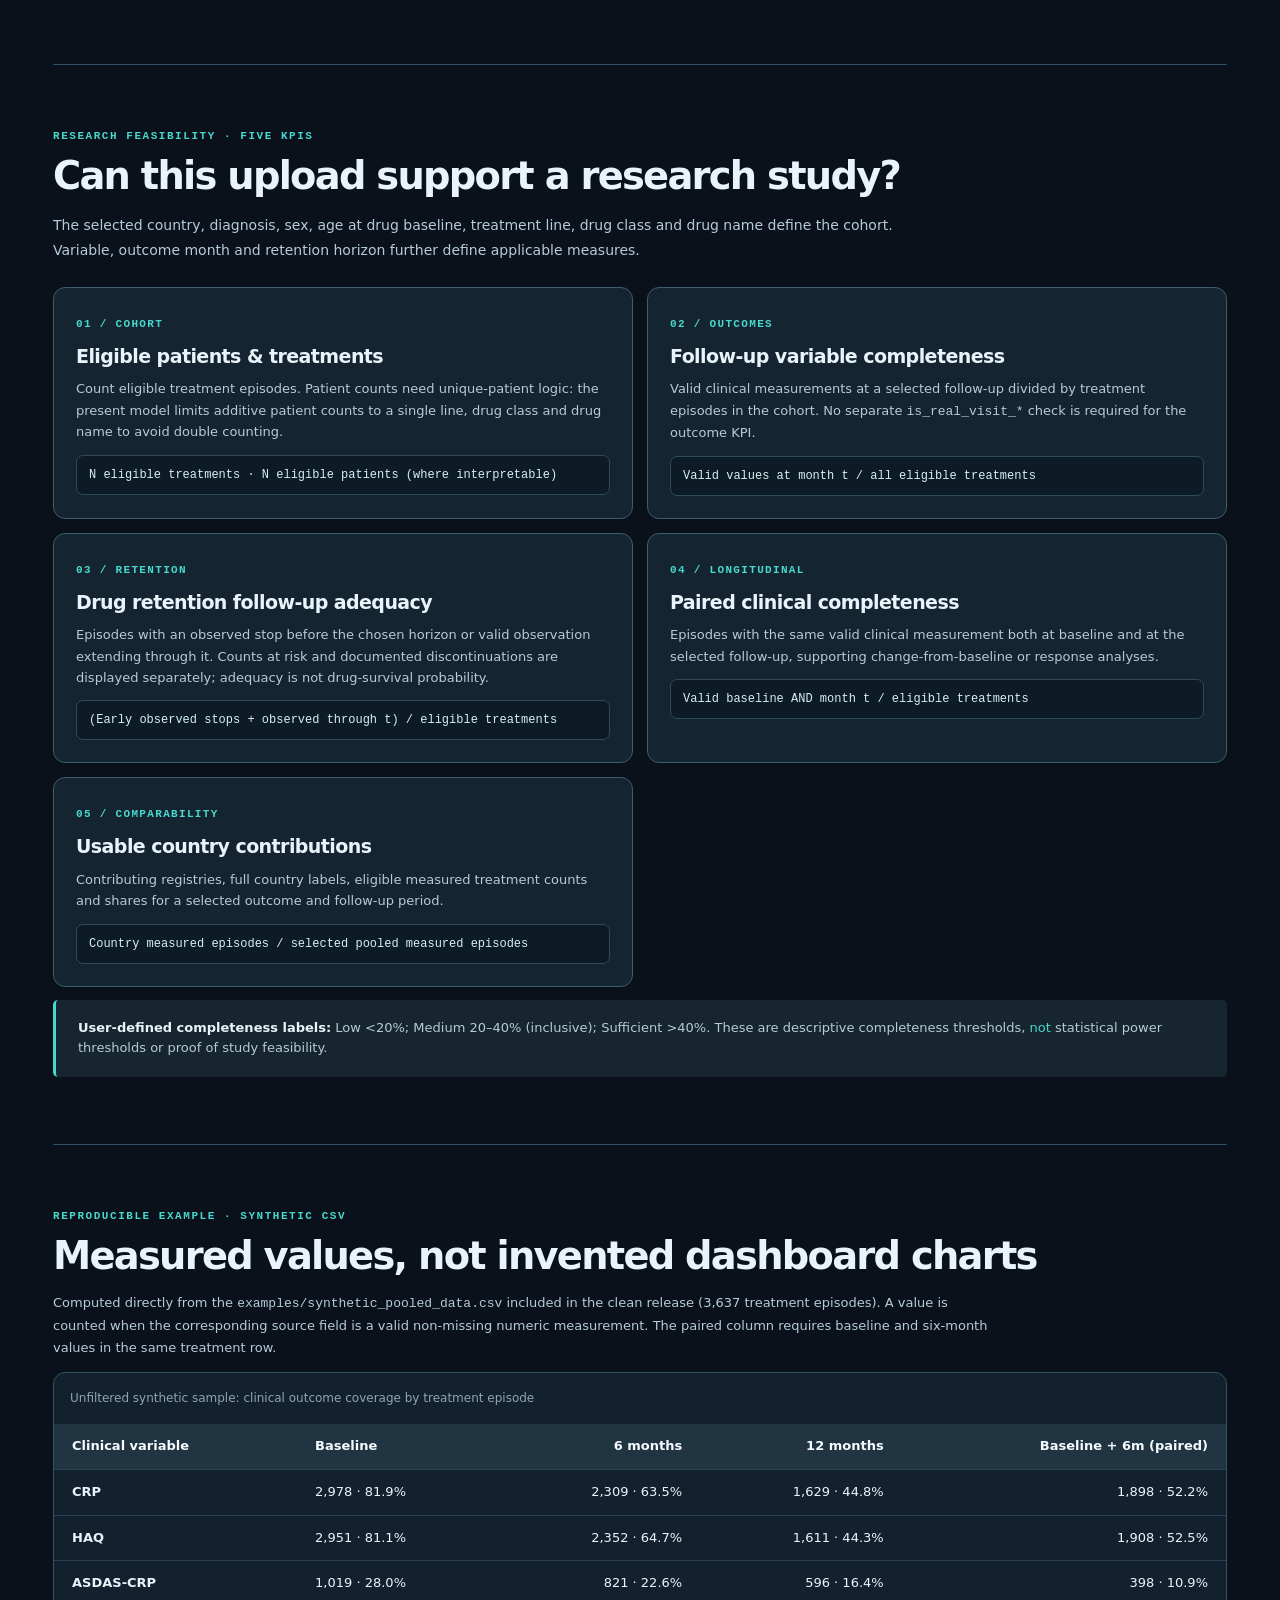
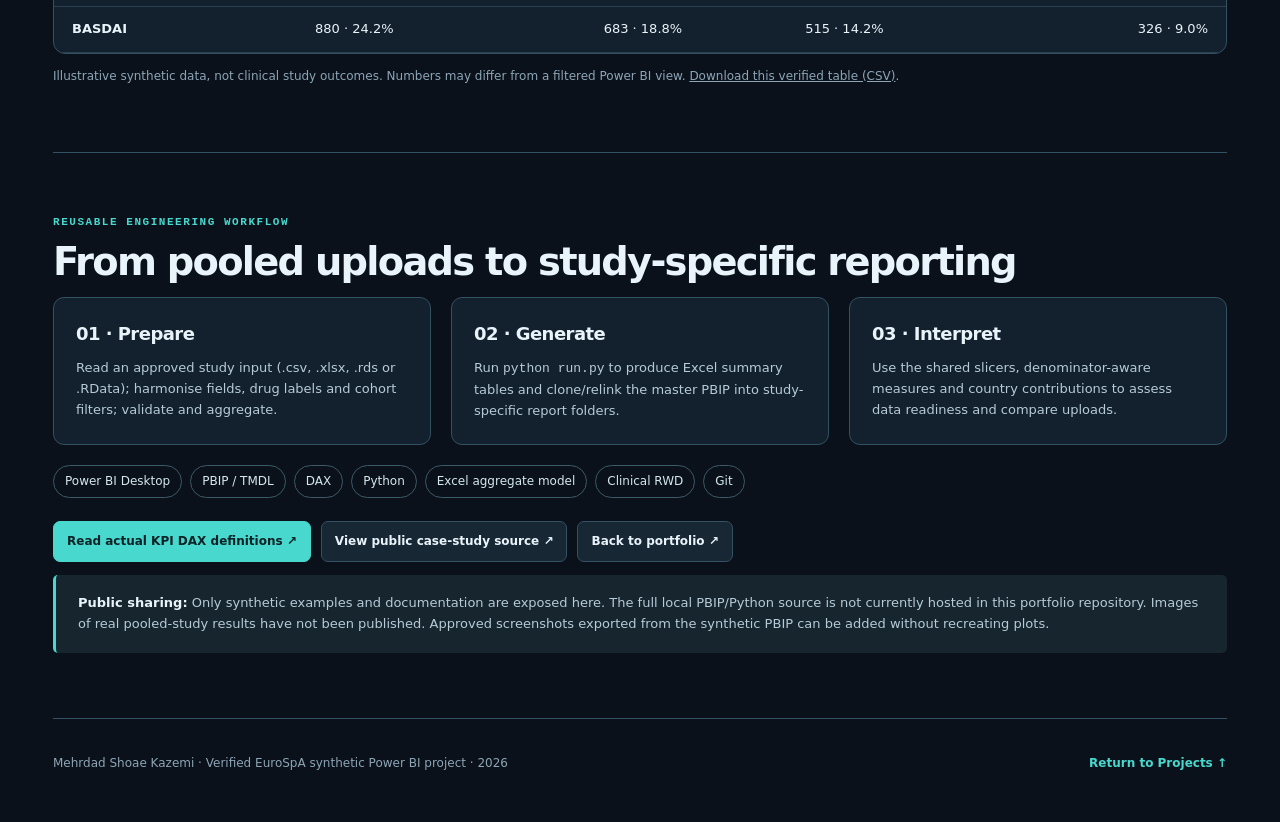
==== commit cc86a146: "Replace imagined EuroSpA dashboard demo with actual PBIP-based portfolio case study" ====
--- a/projects/eurospa-powerbi/index.html
+++ b/projects/eurospa-powerbi/index.html
@@ -2,126 +2,141 @@
 <html lang="en">
 <head>
 <meta charset="utf-8"><meta name="viewport" content="width=device-width,initial-scale=1">
-<meta name="description" content="Interactive synthetic EuroSpA reporting demos: registry overview, treatment-line distribution, pooled contribution, and visit coverage completeness, with charts and tables.">
+<meta name="description" content="EuroSpA 2026 Power BI project: six verified PBIP dashboards, five research-feasibility KPIs, automated synthetic pooled-data preparation, and reproducible definitions.">
 <meta name="theme-color" content="#0a111b">
-<title>EuroSpA Synthetic Power BI Dashboard Demo | Mehrdad Shoae Kazemi</title>
+<title>EuroSpA Power BI &amp; Research Feasibility | Mehrdad Shoae Kazemi</title>
 <link rel="icon" href="../../favicon.svg" type="image/svg+xml">
-<link rel="stylesheet" href="./demo.css?v=executive-scorecard-20261112">
-<script src="./data.js?v=executive-scorecard-20261112" defer></script><script src="./demo.js?v=executive-scorecard-20261112" defer></script>
+<link rel="stylesheet" href="./demo.css?v=verified-pbip-20261113">
+<style>
+.project-hero{padding:64px 0 28px}.project-hero h1{font-size:clamp(38px,4.3vw,63px);line-height:1.1;letter-spacing:-.055em;margin:14px 0 18px}.project-hero p{max-width:750px}
+.verify-panel{background:linear-gradient(140deg,#193139,#111f2e);border:1px solid #40616b;border-radius:16px;padding:25px}
+.verify-panel h2{font-size:24px;margin:3px 0 8px}.verify-panel p{color:var(--soft);font-size:13px}
+.proof-list{list-style:none;margin:13px 0 0;padding:0;display:grid;gap:9px}
+.proof-list li{padding:9px 0;border-top:1px solid #32515c;color:#e1ecf6;font-size:13px}
+.project-stats{margin:30px 0 12px}.section-note{max-width:880px;font-size:14px;color:var(--soft);line-height:1.8}
+.report-cards{display:grid;grid-template-columns:repeat(3,minmax(0,1fr));gap:15px;margin:27px 0 10px}
+.report-card{background:#142632;border:1px solid var(--edge);border-radius:13px;padding:23px;min-width:0}
+.report-card .page-no{font:700 12px ui-monospace,monospace;color:var(--aqua)}.report-card h3{font-size:21px;margin:12px 0 8px}
+.report-card p{font-size:13px;color:var(--soft);margin:0}.report-card small{font-size:11px;color:var(--muted);display:block;margin-top:16px}
+.metric-cards{display:grid;grid-template-columns:repeat(2,minmax(0,1fr));gap:14px;margin-top:24px}
+.metric-card{border:1px solid #3d5d6b;border-radius:12px;padding:22px;background:#142531}.metric-card h3{font-size:19px;margin:7px 0}.metric-card p{color:var(--soft);font-size:13px;line-height:1.65;margin:0}
+.metric-number{font:700 11px ui-monospace,monospace;letter-spacing:.12em;color:var(--aqua)}
+.definition{font:12px ui-monospace,Consolas,monospace;color:#d5f0ed;background:#0d1b27;border:1px solid #304a5b;border-radius:7px;padding:12px;margin:12px 0 0;overflow-wrap:anywhere}
+.source-line{display:block;color:var(--muted);font-size:12px;margin-top:13px}
+.data-caption{font-size:13px;color:var(--soft);max-width:950px;line-height:1.7}
+.table-wrap table td:first-child{font-weight:700}.legend-inline{display:flex;gap:14px;flex-wrap:wrap;color:var(--soft);font-size:12px;margin:15px 0}
+.legend-inline span{display:inline-block;border-left:3px solid var(--aqua);padding-left:9px}
+.tech-row{display:flex;gap:8px;flex-wrap:wrap;margin:20px 0}
+.tech-row span{border:1px solid #3c5a67;color:#d4e7ed;padding:6px 11px;border-radius:999px;font-size:12px}
+.method{padding:52px 0}.panel-area{padding:54px 0}
+@media(max-width:950px){.report-cards{grid-template-columns:repeat(2,minmax(0,1fr))}}
+@media(max-width:650px){.project-hero{padding-top:32px}.report-cards,.metric-cards{grid-template-columns:1fr}.report-card,.metric-card{padding:19px}.project-stats{grid-template-columns:repeat(2,minmax(0,1fr))}table{font-size:12px}}
+</style>
 </head>
 <body>
-<a class="skip" href="#main">Skip to dashboard</a>
+<a class="skip" href="#main">Skip to project</a>
 <header class="topbar">
 <a class="back" href="../../projects.html">← Portfolio projects</a>
-<span class="brand">M<span>.</span> / EUROSPA DEMO</span>
-<a href="https://github.com/mehrdadsk/portfolio/tree/main/projects/eurospa-powerbi" target="_blank" rel="noopener noreferrer">Public demo code ↗</a>
+<span class="brand">M<span>.</span> / EUROSPA · 2026</span>
+<a href="https://github.com/mehrdadsk/portfolio/tree/main/projects/eurospa-powerbi" target="_blank" rel="noopener noreferrer">Project documentation ↗</a>
 </header>
 <main id="main" class="shell">
-<div class="hero-grid">
+<section class="project-hero hero-grid" aria-labelledby="project-title">
   <div>
-    <p class="eyebrow">FEATURED PROJECT · 2026 · SYNTHETIC DATA ONLY</p>
-    <h1>Turning pooled clinical records into <em>clear reporting.</em></h1>
-    <p class="lede">An interactive browser-based recreation of selected <strong>EuroSpA Power BI prototype</strong> views. The source is an aggregated synthetic workbook; these are illustrative charts, not screenshots of a confidential reporting system or a hosted PBIX file.</p>
-    <div class="links"><a class="button primary" href="#visuals">Explore five dashboards ↓</a><a class="button" href="#data-table">Inspect table ↓</a><a class="button" href="https://github.com/mehrdadsk/synthetic_eurospa_powerbi_dashboard" target="_blank" rel="noopener noreferrer">Power BI KPI project on GitHub ↗</a><a class="button" href="https://github.com/mehrdadsk/portfolio/blob/main/projects/eurospa-powerbi/demo.js" target="_blank" rel="noopener noreferrer">View demo JavaScript ↗</a></div>
+    <p class="eyebrow">2026 · POWER BI PROJECT FILES · VERIFIED SYNTHETIC DATA</p>
+    <h1 id="project-title">EuroSpA Power BI <em>research reporting &amp; feasibility.</em></h1>
+    <p class="lede">A reusable Python-to-Power-BI pipeline for pooled clinical-registry data. The real master PBIP project contains six report pages, including an executive scorecard and a five-KPI Research Feasibility dashboard. Individual study reports inherit the same template.</p>
+    <div class="links">
+      <a class="button primary" href="#reports">See the six real report pages ↓</a>
+      <a class="button" href="#research">Research KPIs ↓</a>
+      <a class="button" href="#verified-data">Verified synthetic data ↓</a>
+      <a class="button" href="./kpi-source.md">KPI source definitions ↗</a>
+    </div>
   </div>
-  <img class="hero-img" src="./animated-preview.svg" alt="Looping animated stacked bars for first-, second-, third-line TNFi, IL-17i, and other drug-class distributions on synthetic Danish registry counts." width="1060" height="520">
+  <aside class="verify-panel" aria-label="Project provenance">
+    <p class="eyebrow">SOURCE-VERIFIED · NOVEMBER 2026</p>
+    <h2>Built from the actual PBIP repository</h2>
+    <p>Page names and KPI rules below were checked against the master Power BI report and semantic-model definitions. The sample numbers are computed from the included synthetic CSV.</p>
+    <ul class="proof-list">
+      <li>6 actual Power BI report pages — no invented dashboard tabs</li>
+      <li>One editable master PBIP; generated study reports inherit updates</li>
+      <li>Diagnosis, country, gender, baseline age, line, drug class and drug-name filtering</li>
+      <li>5 study-feasibility measures with documented denominators</li>
+      <li>No live Power BI embed, imaginary screenshots or confidential registry data</li>
+    </ul>
+  </aside>
+</section>
+<div class="stat-grid project-stats" aria-label="Verified synthetic dataset size">
+  <article class="stat-card"><span>SYNTHETIC PATIENTS</span><strong>2,468</strong><small>Distinct country + patient IDs</small></article>
+  <article class="stat-card"><span>TREATMENT EPISODES</span><strong>3,637</strong><small>Treatment-level source rows</small></article>
+  <article class="stat-card"><span>VISIT CHECKPOINTS</span><strong>9,524</strong><small>Recorded synthetic timepoint visits</small></article>
+  <article class="stat-card"><span>REGISTRIES</span><strong>17</strong><small>Countries in the synthetic example</small></article>
 </div>
-<p class="notice"><strong>Scope note:</strong> The underlying project was developed as a Power BI / Python reporting prototype. This independent web demo recreates selected visual ideas using summarized synthetic data. The separate Power BI KPI project is linked above; the portfolio-hosted browser demo includes a readable Executive KPI Scorecard snapshot alongside four interactive reporting views, but is not a Power BI embed.</p>
-<section class="method" aria-labelledby="kpi-title">
-  <p class="eyebrow">KPI DESIGN · SYNTHETIC PROTOTYPE</p>
-  <h2 id="kpi-title">KPI-driven Power BI reporting</h2>
-  <p>The Power BI project goes beyond visualising counts: it defines measurable indicators, compares results with configured thresholds when present and makes status interpretable. Each KPI has a defined numerator, denominator, filter context and interpretation, supporting consistent registry-level reporting.</p>
-  <div class="method-grid">
-    <div><h3>Scale and contribution</h3><p>Patient, treatment and visit counts; each registry's share of the pooled total. Country selection reveals which source contributes to each measure.</p></div>
-    <div><h3>Treatment patterns</h3><p>Percentage of TNFi, IL-17i and other classes within treatment line. The evolving Power BI design supports diagnosis group, gender and age at drug baseline (&lt;30, 30–49, 50–70, &gt;70) as slicers.</p></div>
-    <div><h3>Coverage and quality</h3><p>Observed visit checkpoint coverage, interpreted with appropriate follow-up denominators. The public preview is not equivalent to variable-level missingness or data-quality certification.</p></div>
+<p class="notice"><strong>Important:</strong> This is a portfolio description of the genuine Power BI/Python files, not a browser recreation of Power BI. The previous fabricated/illustrative dashboard charts and unsupported “2 of 4 targets achieved” claim have been removed. Only published synthetic examples are shown; the source PBIP project has not been made public on this GitHub repository.</p>
+
+<section id="reports" class="panel-area" aria-labelledby="reports-title">
+  <p class="eyebrow">ACTUAL POWER BI REPORT MANIFEST · SIX PAGES</p>
+  <h2 id="reports-title">What's in the master dashboard</h2>
+  <p class="section-note">These are the exact report-page names in <code>template/PowerBI_charts/EuroSpA_Dashboard.Report</code>. Each study receives the same pages when the Python pipeline runs.</p>
+  <div class="report-cards">
+    <article class="report-card" id="overview"><span class="page-no">PAGE 01</span><h3>Registry Overview</h3><p>Registry-level patient, treatment and visit totals; contribution to pooled data and country-aware reporting.</p><small>Power BI page: Registry Overview</small></article>
+    <article class="report-card" id="treatments"><span class="page-no">PAGE 02</span><h3>Treatment Lines</h3><p>Treatment-line and drug-class distributions, with cohort filters including diagnosis and baseline characteristics.</p><small>Power BI page: Treatment Lines</small></article>
+    <article class="report-card" id="completeness"><span class="page-no">PAGE 03</span><h3>Visit Completeness</h3><p>Observed treatment-timepoint checkpoints. This is distinct from missingness of individual clinical outcome values.</p><small>Power BI page: Visit Completeness</small></article>
+    <article class="report-card" id="scorecard"><span class="page-no">PAGE 04</span><h3>Executive KPI Scorecard</h3><p>Operational indicators and target/status views defined in the PBIP model, not recreated from imagined numbers.</p><small>Power BI page: Executive KPI Scorecard</small></article>
+    <article class="report-card" id="research-feasibility"><span class="page-no">PAGE 05</span><h3>Research Feasibility</h3><p>Eligible cohorts, outcome completeness, paired outcomes, retention maturity and country-specific usable contributions.</p><small>Power BI page: Research Feasibility</small></article>
+    <article class="report-card" id="security"><span class="page-no">PAGE 06</span><h3>Definitions &amp; Security</h3><p>Report definitions and documented access-model considerations; viewing a demo does not grant country-level data access.</p><small>Power BI page: Definitions &amp; Security</small></article>
   </div>
-  <p class="notice"><strong>KPI achievement:</strong> KPI values are distinct from their status. Achieved / not achieved should be displayed only when an explicit threshold exists; a KPI without a target has no achievement status. The portfolio browser demo presents the Executive KPI Scorecard as a pooled synthetic snapshot, and calculates additional illustrative KPI cards for the other four report views. These are not validated clinical performance targets, and the web demo does not reproduce every Power BI slicer.</p>
 </section>
 
-<section id="visuals" class="panel-area" aria-labelledby="visuals-heading">
-  <div class="section-head">
-    <div><p class="eyebrow">FIVE DASHBOARD VIEWS · 2026</p><h2 id="visuals-heading">Explore the synthetic reporting suite</h2></div>
-    <label class="country-select">Select a registry
-      <select id="country" aria-label="Select registry"><option value="ALL">All registries</option></select>
-    </label>
+<section id="research" class="panel-area" aria-labelledby="research-title">
+  <p class="eyebrow">RESEARCH FEASIBILITY · FIVE KPIs</p>
+  <h2 id="research-title">Can this upload support a research study?</h2>
+  <p class="section-note">The selected country, diagnosis, sex, age at drug baseline, treatment line, drug class and drug name define the cohort. Variable, outcome month and retention horizon further define applicable measures.</p>
+  <div class="metric-cards">
+    <article class="metric-card"><span class="metric-number">01 / COHORT</span><h3>Eligible patients &amp; treatments</h3><p>Count eligible treatment episodes. Patient counts need unique-patient logic: the present model limits additive patient counts to a single line, drug class and drug name to avoid double counting.</p><div class="definition">N eligible treatments · N eligible patients (where interpretable)</div></article>
+    <article class="metric-card"><span class="metric-number">02 / OUTCOMES</span><h3>Follow-up variable completeness</h3><p>Valid clinical measurements at a selected follow-up divided by treatment episodes in the cohort. No separate <code>is_real_visit_*</code> check is required for the outcome KPI.</p><div class="definition">Valid values at month t / all eligible treatments</div></article>
+    <article class="metric-card"><span class="metric-number">03 / RETENTION</span><h3>Drug retention follow-up adequacy</h3><p>Episodes with an observed stop before the chosen horizon or valid observation extending through it. Counts at risk and documented discontinuations are displayed separately; adequacy is not drug-survival probability.</p><div class="definition">(Early observed stops + observed through t) / eligible treatments</div></article>
+    <article class="metric-card"><span class="metric-number">04 / LONGITUDINAL</span><h3>Paired clinical completeness</h3><p>Episodes with the same valid clinical measurement both at baseline and at the selected follow-up, supporting change-from-baseline or response analyses.</p><div class="definition">Valid baseline AND month t / eligible treatments</div></article>
+    <article class="metric-card"><span class="metric-number">05 / COMPARABILITY</span><h3>Usable country contributions</h3><p>Contributing registries, full country labels, eligible measured treatment counts and shares for a selected outcome and follow-up period.</p><div class="definition">Country measured episodes / selected pooled measured episodes</div></article>
   </div>
-  <div class="report-tabs" role="tablist" aria-label="Dashboard views">
-    <button type="button" class="report-tab" id="tab-scorecard" role="tab" aria-controls="scorecard" aria-selected="true" data-report="scorecard">01 / Executive KPI scorecard</button>
-    <button type="button" class="report-tab" id="tab-overview" role="tab" aria-controls="overview" aria-selected="false" tabindex="-1" data-report="overview">02 / Registry overview</button>
-    <button type="button" class="report-tab" id="tab-treatment" role="tab" aria-controls="treatments" aria-selected="false" tabindex="-1" data-report="treatments">03 / Treatment lines</button>
-    <button type="button" class="report-tab" id="tab-contribution" role="tab" aria-controls="contribution" aria-selected="false" tabindex="-1" data-report="contribution">04 / Pooled contribution</button>
-    <button type="button" class="report-tab" id="tab-completeness" role="tab" aria-controls="completeness" aria-selected="false" tabindex="-1" data-report="completeness">05 / Data completeness</button>
+  <p class="notice"><strong>User-defined completeness labels:</strong> Low &lt;20%; Medium 20–40% (inclusive); Sufficient &gt;40%. These are descriptive completeness thresholds, <em>not</em> statistical power thresholds or proof of study feasibility.</p>
+</section>
+
+<section id="verified-data" class="panel-area" aria-labelledby="data-title">
+  <p class="eyebrow">REPRODUCIBLE EXAMPLE · SYNTHETIC CSV</p>
+  <h2 id="data-title">Measured values, not invented dashboard charts</h2>
+  <p class="data-caption">Computed directly from the <code>examples/synthetic_pooled_data.csv</code> included in the clean release (3,637 treatment episodes). A value is counted when the corresponding source field is a valid non-missing numeric measurement. The paired column requires baseline and six-month values in the same treatment row.</p>
+  <div id="data-table" class="table-wrap">
+    <table>
+      <caption>Unfiltered synthetic sample: clinical outcome coverage by treatment episode</caption>
+      <thead><tr><th scope="col">Clinical variable</th><th scope="col">Baseline</th><th scope="col">6 months</th><th scope="col">12 months</th><th scope="col">Baseline + 6m (paired)</th></tr></thead>
+      <tbody>
+      <tr><td>CRP</td><td>2,978 · 81.9%</td><td>2,309 · 63.5%</td><td>1,629 · 44.8%</td><td>1,898 · 52.2%</td></tr>
+      <tr><td>HAQ</td><td>2,951 · 81.1%</td><td>2,352 · 64.7%</td><td>1,611 · 44.3%</td><td>1,908 · 52.5%</td></tr>
+      <tr><td>ASDAS-CRP</td><td>1,019 · 28.0%</td><td>821 · 22.6%</td><td>596 · 16.4%</td><td>398 · 10.9%</td></tr>
+      <tr><td>BASDAI</td><td>880 · 24.2%</td><td>683 · 18.8%</td><td>515 · 14.2%</td><td>326 · 9.0%</td></tr>
+      </tbody>
+    </table>
   </div>
+  <p class="source-line">Illustrative synthetic data, not clinical study outcomes. Numbers may differ from a filtered Power BI view. <a href="./verified-synthetic-metrics.csv"><u>Download this verified table (CSV)</u></a>.</p>
+</section>
 
-  <section id="scorecard" class="dashboard-panel" role="tabpanel" aria-labelledby="tab-scorecard">
-    <div class="report-heading"><h3>Executive KPI Scorecard</h3><p>Four independent data-quality measures with clearly defined illustrative thresholds — not clinical standards.</p></div>
-    <div class="scorecard-banner"><div><span class="scorecard-overline">QUALITY TARGETS ACHIEVED</span><strong>2 <small>/ 4</small></strong><p>Two of four illustrative quality targets were achieved in the synthetic pooled snapshot.</p></div><span class="scorecard-pill">SYNTHETIC DATA · ALL REGISTRIES</span></div>
-    <div class="scorecard-grid" aria-label="Four executive quality KPIs">
-      <article class="scorecard-tile"><h4>Visit data completeness</h4><div class="scorecard-main"><strong>60%</strong><span class="scorecard-status below">Below target</span></div><p class="scorecard-target">Target ≥ 80% of eligible recorded values</p><div class="scorecard-progress"><span style="width:60%"></span></div><small>Non-missing values ÷ eligible values for structurally available visit fields</small></article>
-      <article class="scorecard-tile"><h4>Structural availability</h4><div class="scorecard-main"><strong>91%</strong><span class="scorecard-status achieved">Achieved</span></div><p class="scorecard-target">Target ≥ 90% of expected variable/timepoint rows</p><div class="scorecard-progress"><span style="width:91%"></span></div><small>Available rows ÷ expected variable/timepoint rows</small></article>
-      <article class="scorecard-tile"><h4>Unmapped drug episodes</h4><div class="scorecard-main"><strong>1%</strong><span class="scorecard-status below">Action needed</span></div><p class="scorecard-target">Target ≤ 0.5% of treatment episodes</p><div class="scorecard-progress"><span style="width:1%"></span></div><small>Unmapped episodes ÷ all treatment episodes; lower is better</small></article>
-      <article class="scorecard-tile"><h4>Treatment line coverage</h4><div class="scorecard-main"><strong>100%</strong><span class="scorecard-status achieved">Achieved</span></div><p class="scorecard-target">Target ≥ 99% of treatment episodes</p><div class="scorecard-progress"><span style="width:100%"></span></div><small>Recognized treatment-line episodes ÷ all episodes</small></article>
-    </div>
-    <h4 class="scorecard-subhead">Volume / context</h4><div class="scorecard-volume"><div><span>Patients</span><strong>2,468</strong></div><div><span>Treatments</span><strong>3,637</strong></div><div><span>Visits</span><strong>9,524</strong></div><div><span>Registries</span><strong>17</strong></div></div>
-    <p class="notice scorecard-note"><strong>Snapshot, not a live Power BI embed:</strong> These four quality KPI values reproduce the pooled synthetic example shown on the Power BI Executive KPI Scorecard. The registry selector above controls the other four portfolio reports; this scorecard deliberately stays on the all-registry snapshot, because the required KPI source breakdowns and diagnosis/gender filters are not published in this browser demo. For fully interactive filtered metrics, use the linked Power BI project.</p>
-  </section>
-
-  <section id="overview" class="dashboard-panel" role="tabpanel" aria-labelledby="tab-overview" hidden>
-    <div class="report-heading"><h3>Registry overview</h3><p>Synthetic pooled totals, country-level shares and a detailed registry table.</p></div>
-    <div class="stat-grid" id="stats" aria-live="polite"></div><div class="kpi-heading"><h4>Target-based KPIs</h4><p>Illustrative portfolio targets — not clinical benchmarks. Status recalculates when you select a registry.</p></div><div class="kpi-grid" id="overview-kpis" aria-live="polite"></div>
-    <div class="chart-panel">
-      <div class="chart-title"><h3>Share of the pooled total</h3><span id="selected-label">All registries</span></div>
-      <p class="helper">Colored segment = selected registry; grey segment = other registries. Denominator is the corresponding pooled total.</p>
-      <div id="share-chart" class="share-chart" role="img" aria-label="Bar chart of selected-registry shares of patients, treatments and visits"></div>
-    </div>
-    <div id="data-table" class="table-section compact-table">
-      <div class="section-head"><div><p class="eyebrow">SUMMARY TABLE</p><h3>Country contributions in numbers</h3></div><span class="helper">17 synthetic registries</span></div>
-      <div class="table-wrap"><table><caption>Country-level synthetic patients, treatments and visits</caption><thead><tr><th scope="col">Country</th><th scope="col">Registry</th><th scope="col">Patients</th><th scope="col">Treatments</th><th scope="col">Visits</th></tr></thead><tbody id="registry-table"></tbody><tfoot id="registry-totals"></tfoot></table></div>
-    </div>
-  </section>
-
-  <section id="treatments" class="dashboard-panel" role="tabpanel" aria-labelledby="tab-treatment" hidden>
-    <div class="report-heading"><h3>Treatment-line dashboard</h3><p>Percentage of TNFi, IL-17i and other targeted drugs within each therapy line.</p></div>
-    <div class="kpi-heading"><h4>Treatment KPIs</h4><p>Illustrative thresholds; treatment-line percentages use the selected line as denominator.</p></div><div class="kpi-grid" id="treatment-kpis" aria-live="polite"></div>
-    <div class="chart-panel">
-      <div class="chart-title"><h3>Drug class by treatment line</h3><span id="line-label">All registries</span></div>
-      <p class="helper">Each bar sums to 100% within its treatment line. Light grey means other biologic or targeted drug classes.</p>
-      <div id="line-chart" role="img" aria-label="Stacked treatment-line distributions by drug class"></div>
-      <div class="legend"><span><i class="key tnf"></i>TNFi</span><span><i class="key il17"></i>IL-17i</span><span><i class="key other"></i>Other classes</span></div>
-    </div>
-  </section>
-
-  <section id="contribution" class="dashboard-panel" role="tabpanel" aria-labelledby="tab-contribution" hidden>
-    <div class="report-heading"><h3>Contribution to the pooled data</h3><p>Compare how each synthetic registry contributes patients, treatments and visits to the overall pool.</p></div>
-    <div id="contribution-stats" class="stat-grid compact-stats" aria-live="polite"></div><div class="kpi-heading"><h4>Contribution KPI</h4><p>Illustrative 5% patient contribution threshold; pooled totals are displayed as reference, not evaluated against a target.</p></div><div class="kpi-grid" id="contribution-kpis" aria-live="polite"></div>
-    <div class="chart-panel">
-      <div class="chart-title"><h3>Ranking of registry contributions</h3><label class="metric-select">Measure
-        <select id="contribution-metric" aria-label="Choose contribution measure"><option value="patients">Patients</option><option value="treatments">Treatments</option><option value="visits">Visits</option></select>
-      </label></div>
-      <p class="helper">The full ranking stays visible; the country selected above is highlighted. Shares use pooled totals as denominators.</p>
-      <div id="contribution-bars" class="contribution-bars" role="img" aria-label="Ranked share of pooled totals contributed by each synthetic registry"></div>
-    </div>
-  </section>
-
-  <section id="completeness" class="dashboard-panel" role="tabpanel" aria-labelledby="tab-completeness" hidden>
-    <div class="report-heading"><h3>Data completeness / visit coverage</h3><p>Illustrative timepoint coverage from synthetic treatment-level visit indicators, not a clinical-variable missingness audit.</p></div>
-    <p class="notice coverage-disclaimer"><strong>Interpretation:</strong> A recorded visit indicator (1) means a synthetic treatment has an observed visit at that checkpoint. A 0 means no recorded visit at that checkpoint; it does <em>not</em> by itself establish missing data or follow-up eligibility. This is a coverage-based example of a completeness report, not a recreation of your original variable-level completeness dashboard.</p>
-    <div id="coverage-stats" class="stat-grid compact-stats" aria-live="polite"></div><div class="kpi-heading"><h4>Visit coverage KPI</h4><p>Baseline observation only, compared with an illustrative 85% threshold. Later follow-up has no achievement target because follow-up eligibility is unknown.</p></div><div class="kpi-grid" id="coverage-kpis" aria-live="polite"></div>
-    <div class="chart-panel">
-      <div class="chart-title"><h3>Observed visit checkpoints</h3><span id="coverage-label">All registries</span></div>
-      <p class="helper">Observed visit indicators ÷ treatment records for the selected registry. Later timepoints naturally have smaller proportions; this is <strong>not</strong> necessarily data loss.</p>
-      <div id="coverage-chart" class="coverage-chart" role="img" aria-label="Synthetic visit checkpoint presence rates for baseline through 60 months"></div>
-    </div>
-    <div class="table-section compact-table"><div class="section-head"><div><p class="eyebrow">CHECKPOINT TABLE</p><h3>Visit coverage by timepoint</h3></div></div>
-      <div class="table-wrap"><table><caption>Synthetic visit indicator counts and rates</caption><thead><tr><th scope="col">Checkpoint</th><th scope="col">Observed</th><th scope="col">Treatment rows</th><th scope="col">Recorded share</th></tr></thead><tbody id="coverage-table"></tbody></table></div>
-    </div>
-  </section>
-</section>
-<section class="method" aria-labelledby="method-title"><p class="eyebrow">03 / METHOD & SOURCES</p><h2 id="method-title">What this example demonstrates</h2>
-<div class="method-grid"><div><h3>Approach</h3><p>Aggregated counts from a synthetic pooled registry dataset are linked to country filters. Treatment-line groupings are derived from the synthetic treatment summary, and shares are calculated against the correct denominator.</p></div><div><h3>What was prototyped</h3><p>Registry overview, treatment-line distributions, pooled contribution and an illustrative checkpoint coverage dashboard with country filtering. The original Power BI workflow also separates report creation from any future authenticated country-specific portal.</p></div><div><h3>Privacy & provenance</h3><p>Only synthetic aggregated values are published. No real patient-level rows, private registry records, hospital access tokens, or internal Power BI links are included.</p></div></div>
-<div class="links"><a class="button" href="https://github.com/mehrdadsk/portfolio/blob/main/projects/eurospa-powerbi/data.js" target="_blank" rel="noopener noreferrer">Inspect synthetic aggregates ↗</a><a class="button" href="https://github.com/mehrdadsk/portfolio/tree/main/projects/eurospa-powerbi" target="_blank" rel="noopener noreferrer">View demo source ↗</a></div>
+<section id="contribution" class="method" aria-labelledby="engineering-title">
+  <p class="eyebrow">REUSABLE ENGINEERING WORKFLOW</p>
+  <h2 id="engineering-title">From pooled uploads to study-specific reporting</h2>
+  <div class="method-grid">
+    <div><h3>01 · Prepare</h3><p>Read an approved study input (.csv, .xlsx, .rds or .RData); harmonise fields, drug labels and cohort filters; validate and aggregate.</p></div>
+    <div><h3>02 · Generate</h3><p>Run <code>python run.py</code> to produce Excel summary tables and clone/relink the master PBIP into study-specific report folders.</p></div>
+    <div><h3>03 · Interpret</h3><p>Use the shared slicers, denominator-aware measures and country contributions to assess data readiness and compare uploads.</p></div>
+  </div>
+  <div class="tech-row" aria-label="Technology stack"><span>Power BI Desktop</span><span>PBIP / TMDL</span><span>DAX</span><span>Python</span><span>Excel aggregate model</span><span>Clinical RWD</span><span>Git</span></div>
+  <div class="links">
+    <a class="button primary" href="./kpi-source.md">Read actual KPI DAX definitions ↗</a>
+    <a class="button" href="https://github.com/mehrdadsk/portfolio/tree/main/projects/eurospa-powerbi" target="_blank" rel="noopener noreferrer">View public case-study source ↗</a>
+    <a class="button" href="../../projects.html">Back to portfolio ↗</a>
+  </div>
+  <p class="notice"><strong>Public sharing:</strong> Only synthetic examples and documentation are exposed here. The full local PBIP/Python source is not currently hosted in this portfolio repository. Images of real pooled-study results have not been published. Approved screenshots exported from the synthetic PBIP can be added without recreating plots.</p>
 </section>
 </main>
-<footer><span>Mehrdad Shoae Kazemi · EuroSpA synthetic report demonstration · 2026</span><a href="../../projects.html">Return to Projects ↑</a></footer>
+<footer><span>Mehrdad Shoae Kazemi · Verified EuroSpA synthetic Power BI project · 2026</span><a href="../../projects.html">Return to Projects ↑</a></footer>
 </body></html>
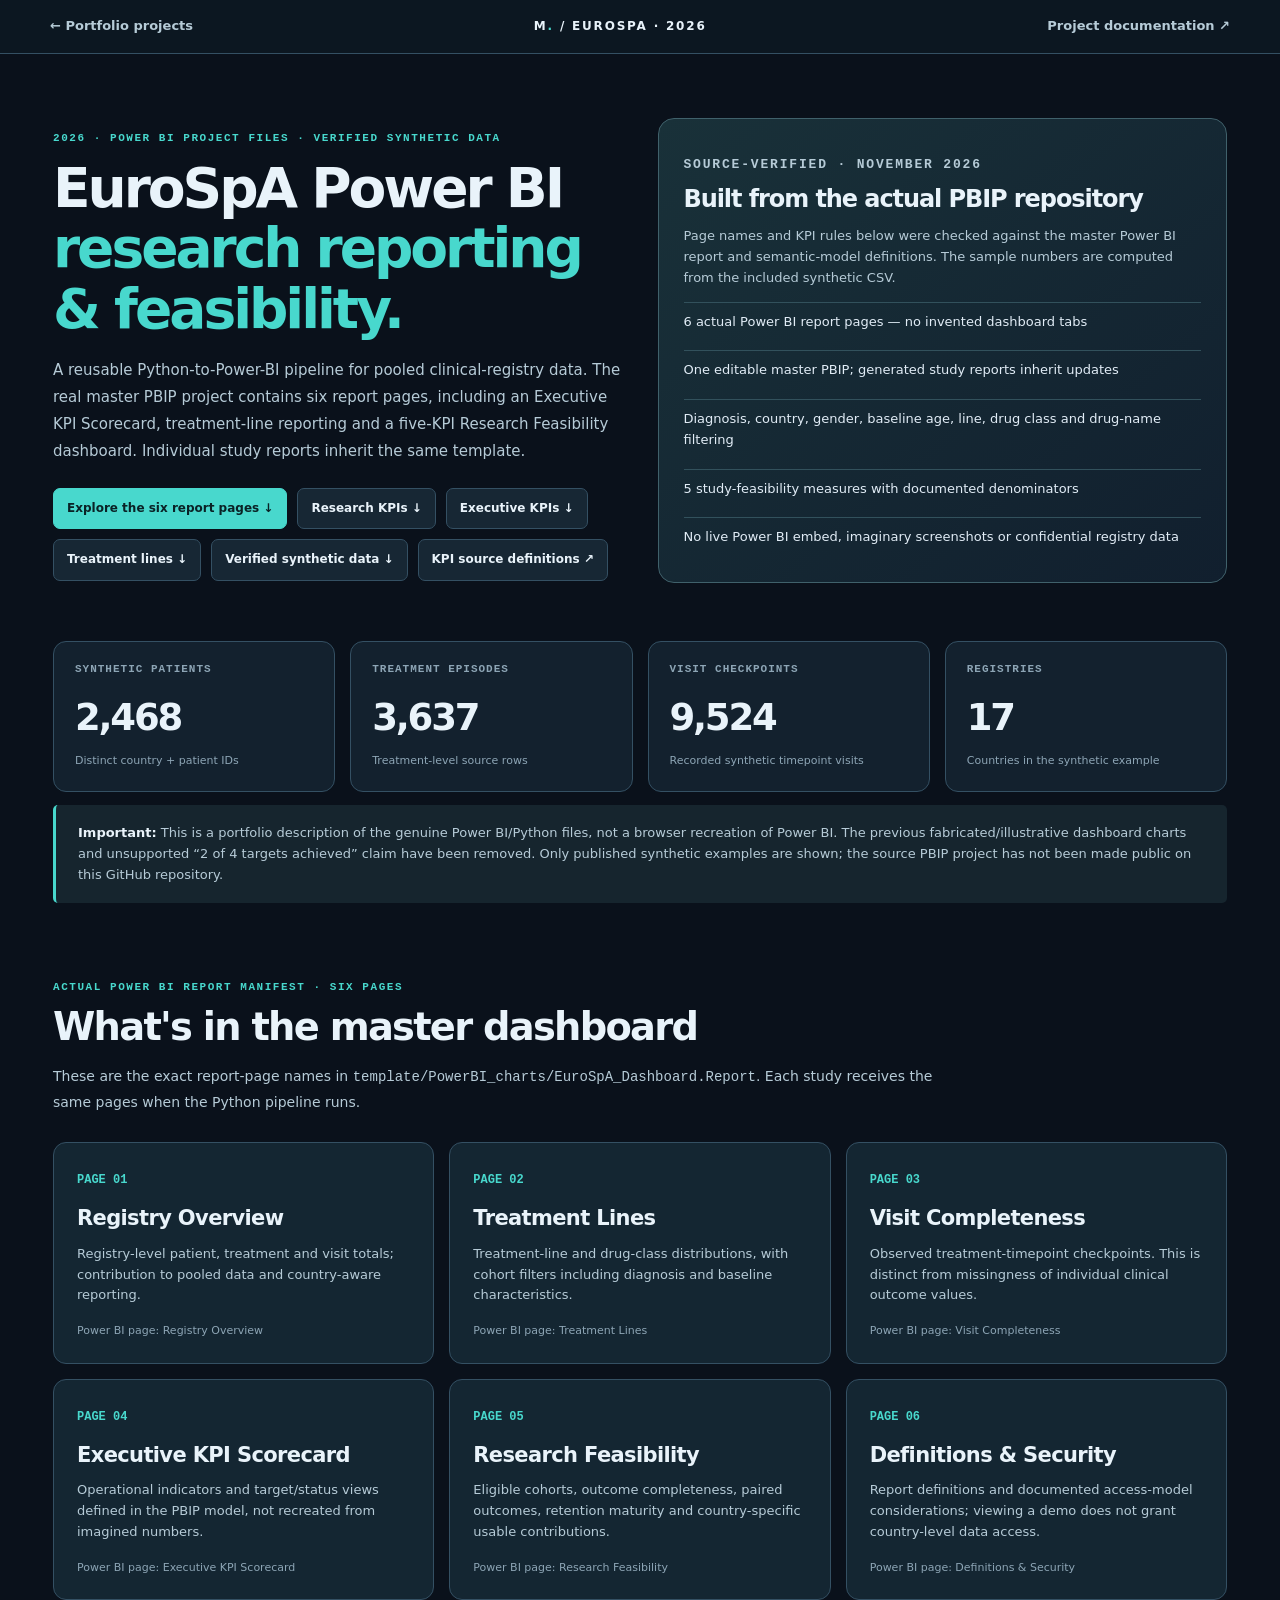
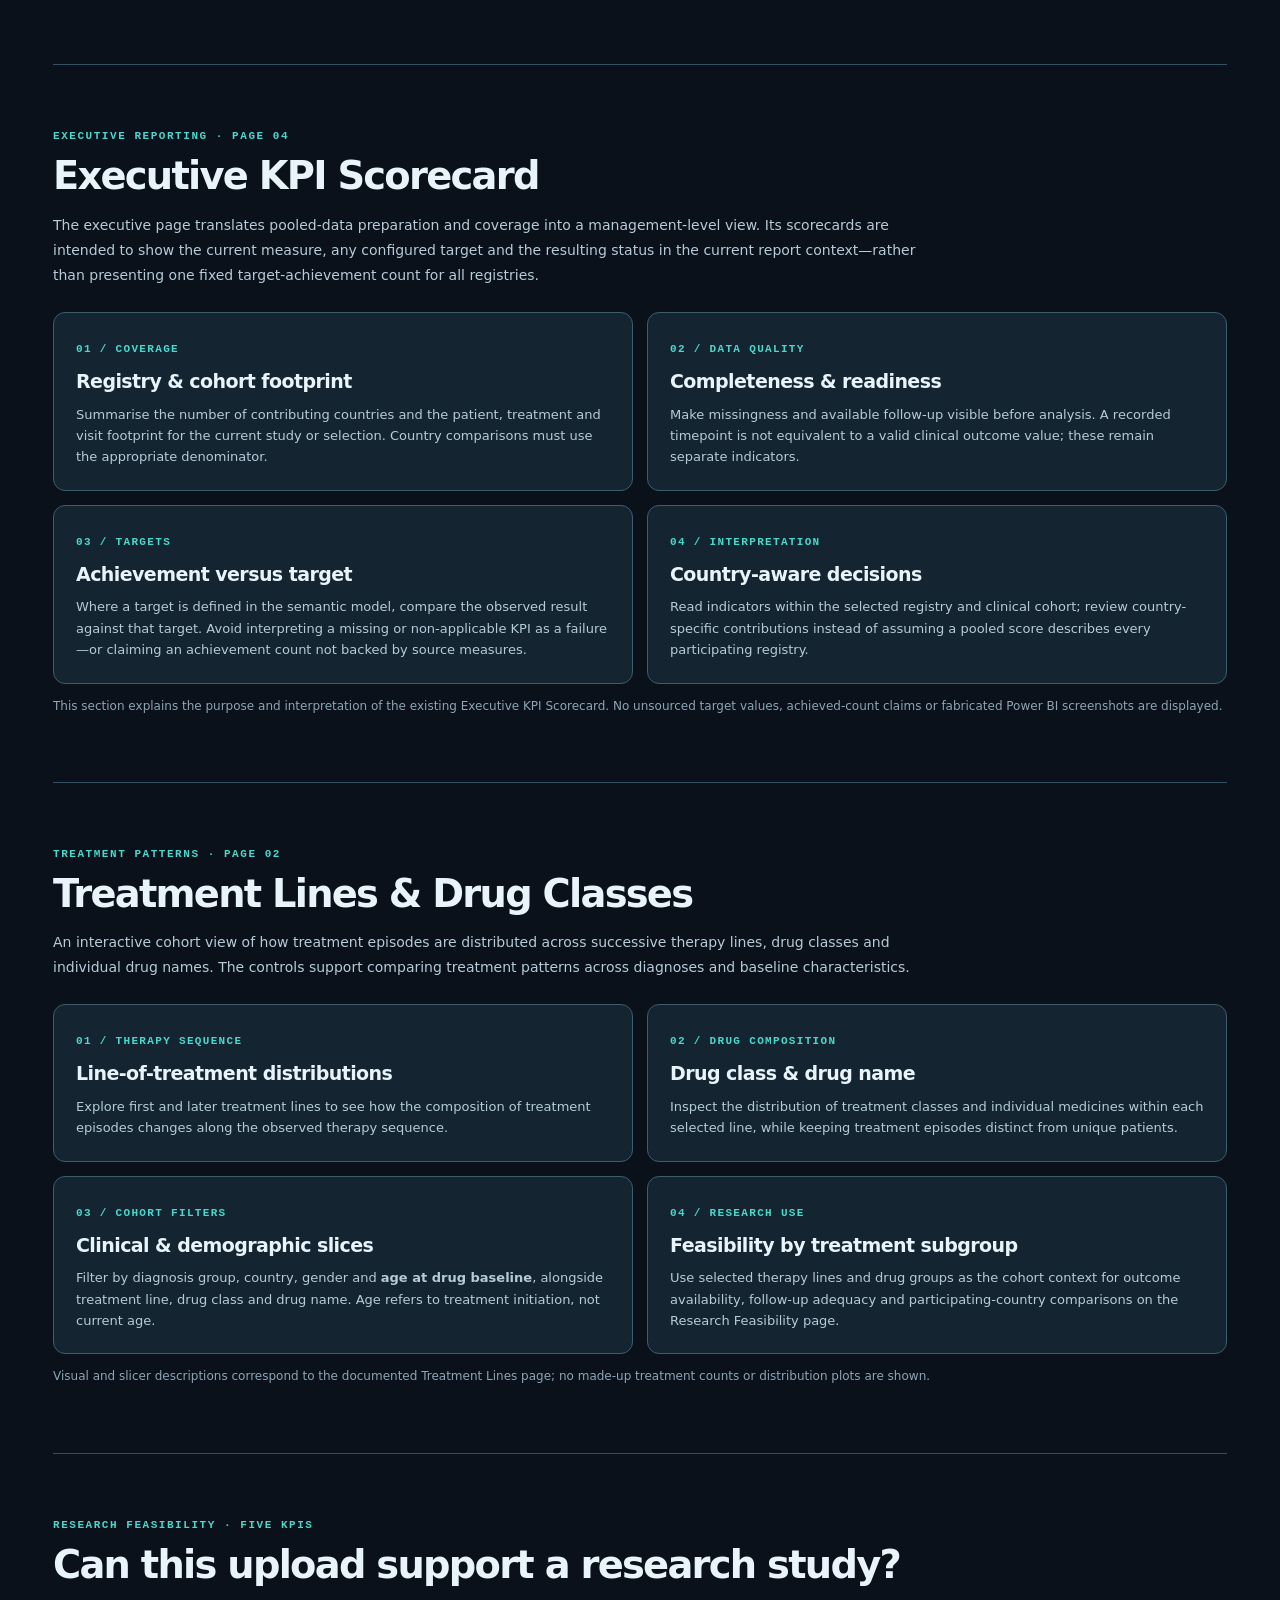
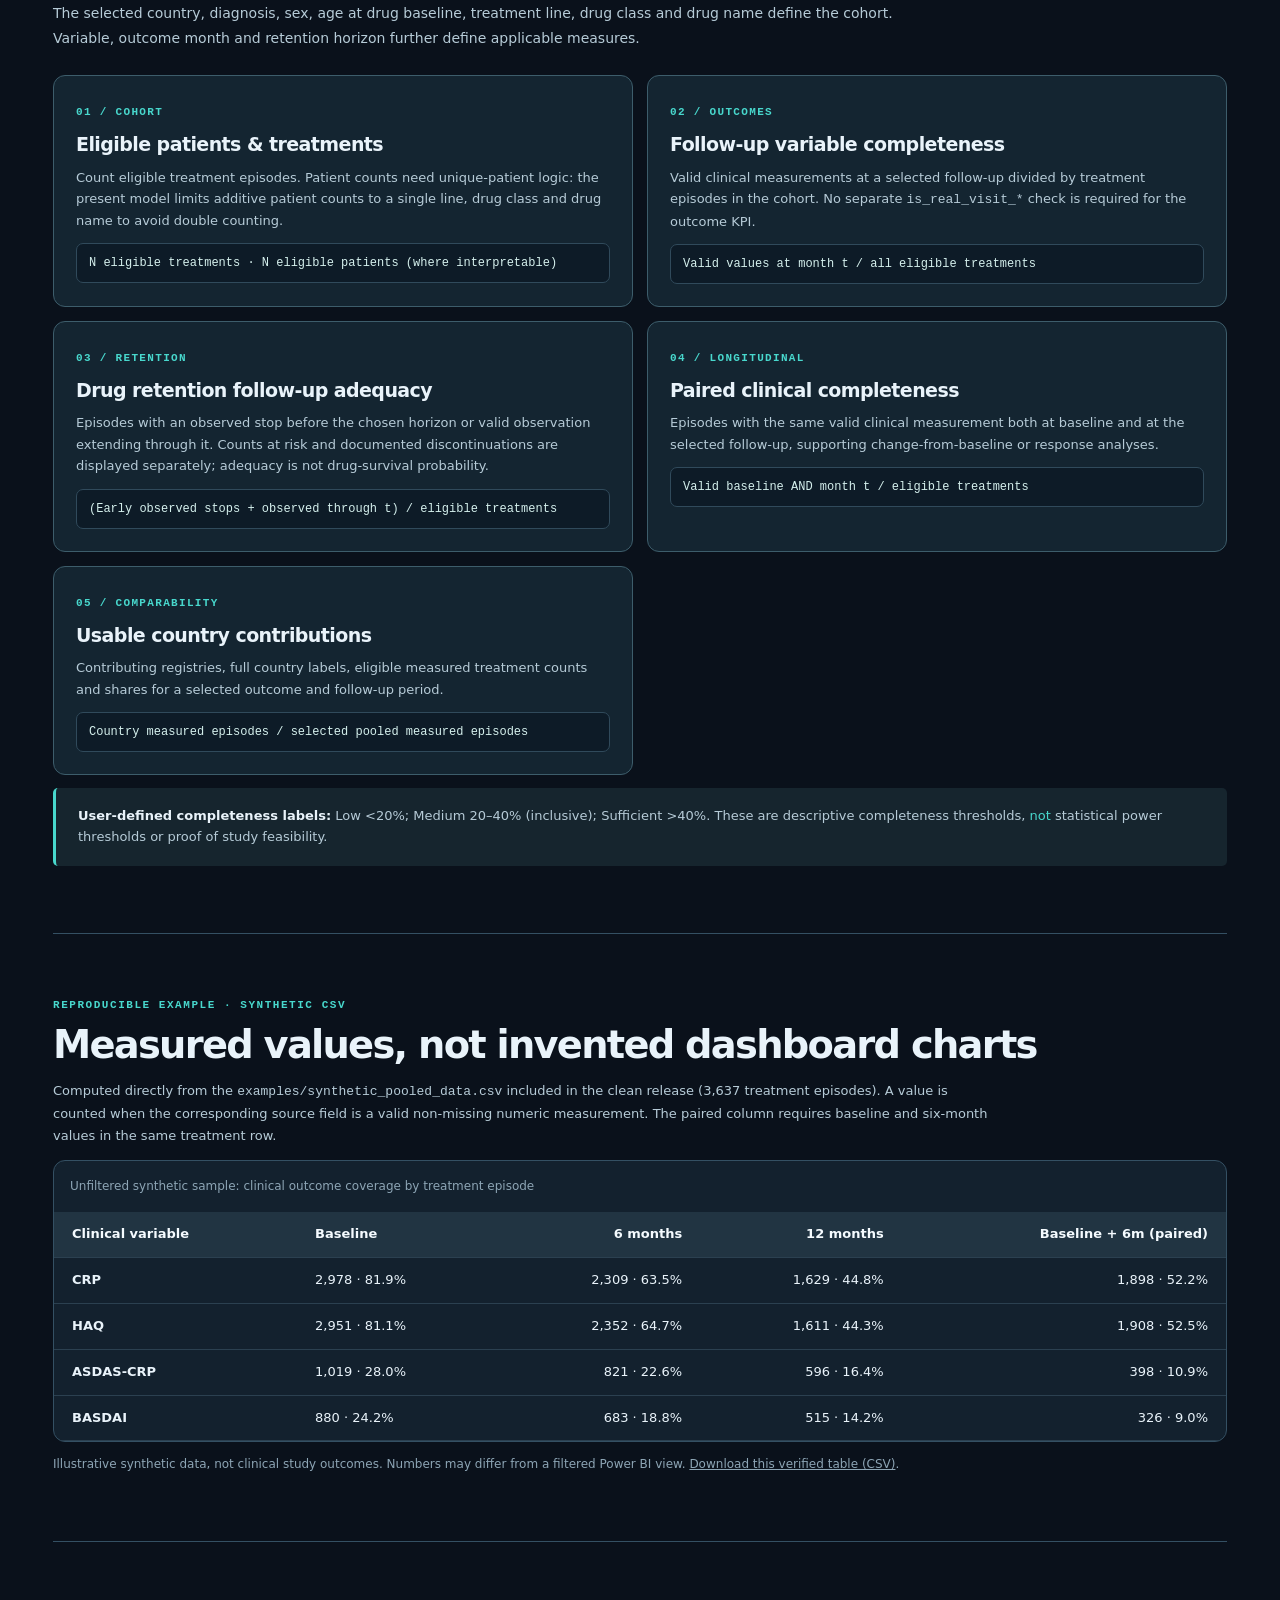
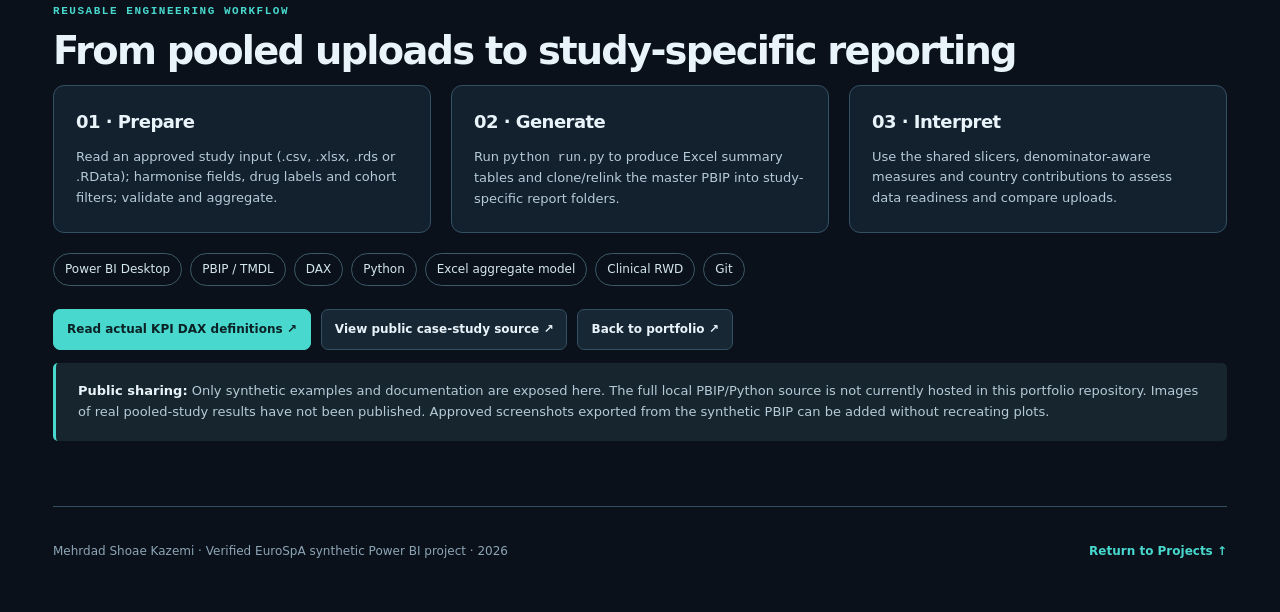
==== commit 24f5dab8: "Expand Power BI case study with executive KPI and treatment-line reporting" ====
--- a/projects/eurospa-powerbi/index.html
+++ b/projects/eurospa-powerbi/index.html
@@ -45,10 +45,12 @@
   <div>
     <p class="eyebrow">2026 · POWER BI PROJECT FILES · VERIFIED SYNTHETIC DATA</p>
     <h1 id="project-title">EuroSpA Power BI <em>research reporting &amp; feasibility.</em></h1>
-    <p class="lede">A reusable Python-to-Power-BI pipeline for pooled clinical-registry data. The real master PBIP project contains six report pages, including an executive scorecard and a five-KPI Research Feasibility dashboard. Individual study reports inherit the same template.</p>
+    <p class="lede">A reusable Python-to-Power-BI pipeline for pooled clinical-registry data. The real master PBIP project contains six report pages, including an Executive KPI Scorecard, treatment-line reporting and a five-KPI Research Feasibility dashboard. Individual study reports inherit the same template.</p>
     <div class="links">
-      <a class="button primary" href="#reports">See the six real report pages ↓</a>
+      <a class="button primary" href="#reports">Explore the six report pages ↓</a>
       <a class="button" href="#research">Research KPIs ↓</a>
+      <a class="button" href="#executive-detail">Executive KPIs ↓</a>
+      <a class="button" href="#treatment-detail">Treatment lines ↓</a>
       <a class="button" href="#verified-data">Verified synthetic data ↓</a>
       <a class="button" href="./kpi-source.md">KPI source definitions ↗</a>
     </div>
@@ -86,6 +88,32 @@
     <article class="report-card" id="research-feasibility"><span class="page-no">PAGE 05</span><h3>Research Feasibility</h3><p>Eligible cohorts, outcome completeness, paired outcomes, retention maturity and country-specific usable contributions.</p><small>Power BI page: Research Feasibility</small></article>
     <article class="report-card" id="security"><span class="page-no">PAGE 06</span><h3>Definitions &amp; Security</h3><p>Report definitions and documented access-model considerations; viewing a demo does not grant country-level data access.</p><small>Power BI page: Definitions &amp; Security</small></article>
   </div>
+</section>
+
+<section id="executive-detail" class="panel-area" aria-labelledby="executive-detail-title">
+  <p class="eyebrow">EXECUTIVE REPORTING · PAGE 04</p>
+  <h2 id="executive-detail-title">Executive KPI Scorecard</h2>
+  <p class="section-note">The executive page translates pooled-data preparation and coverage into a management-level view. Its scorecards are intended to show the current measure, any configured target and the resulting status in the current report context—rather than presenting one fixed target-achievement count for all registries.</p>
+  <div class="metric-cards">
+    <article class="metric-card"><span class="metric-number">01 / COVERAGE</span><h3>Registry &amp; cohort footprint</h3><p>Summarise the number of contributing countries and the patient, treatment and visit footprint for the current study or selection. Country comparisons must use the appropriate denominator.</p></article>
+    <article class="metric-card"><span class="metric-number">02 / DATA QUALITY</span><h3>Completeness &amp; readiness</h3><p>Make missingness and available follow-up visible before analysis. A recorded timepoint is not equivalent to a valid clinical outcome value; these remain separate indicators.</p></article>
+    <article class="metric-card"><span class="metric-number">03 / TARGETS</span><h3>Achievement versus target</h3><p>Where a target is defined in the semantic model, compare the observed result against that target. Avoid interpreting a missing or non-applicable KPI as a failure—or claiming an achievement count not backed by source measures.</p></article>
+    <article class="metric-card"><span class="metric-number">04 / INTERPRETATION</span><h3>Country-aware decisions</h3><p>Read indicators within the selected registry and clinical cohort; review country-specific contributions instead of assuming a pooled score describes every participating registry.</p></article>
+  </div>
+  <p class="source-line">This section explains the purpose and interpretation of the existing Executive KPI Scorecard. No unsourced target values, achieved-count claims or fabricated Power BI screenshots are displayed.</p>
+</section>
+
+<section id="treatment-detail" class="panel-area" aria-labelledby="treatment-detail-title">
+  <p class="eyebrow">TREATMENT PATTERNS · PAGE 02</p>
+  <h2 id="treatment-detail-title">Treatment Lines &amp; Drug Classes</h2>
+  <p class="section-note">An interactive cohort view of how treatment episodes are distributed across successive therapy lines, drug classes and individual drug names. The controls support comparing treatment patterns across diagnoses and baseline characteristics.</p>
+  <div class="metric-cards">
+    <article class="metric-card"><span class="metric-number">01 / THERAPY SEQUENCE</span><h3>Line-of-treatment distributions</h3><p>Explore first and later treatment lines to see how the composition of treatment episodes changes along the observed therapy sequence.</p></article>
+    <article class="metric-card"><span class="metric-number">02 / DRUG COMPOSITION</span><h3>Drug class &amp; drug name</h3><p>Inspect the distribution of treatment classes and individual medicines within each selected line, while keeping treatment episodes distinct from unique patients.</p></article>
+    <article class="metric-card"><span class="metric-number">03 / COHORT FILTERS</span><h3>Clinical &amp; demographic slices</h3><p>Filter by diagnosis group, country, gender and <strong>age at drug baseline</strong>, alongside treatment line, drug class and drug name. Age refers to treatment initiation, not current age.</p></article>
+    <article class="metric-card"><span class="metric-number">04 / RESEARCH USE</span><h3>Feasibility by treatment subgroup</h3><p>Use selected therapy lines and drug groups as the cohort context for outcome availability, follow-up adequacy and participating-country comparisons on the Research Feasibility page.</p></article>
+  </div>
+  <p class="source-line">Visual and slicer descriptions correspond to the documented Treatment Lines page; no made-up treatment counts or distribution plots are shown.</p>
 </section>
 
 <section id="research" class="panel-area" aria-labelledby="research-title">
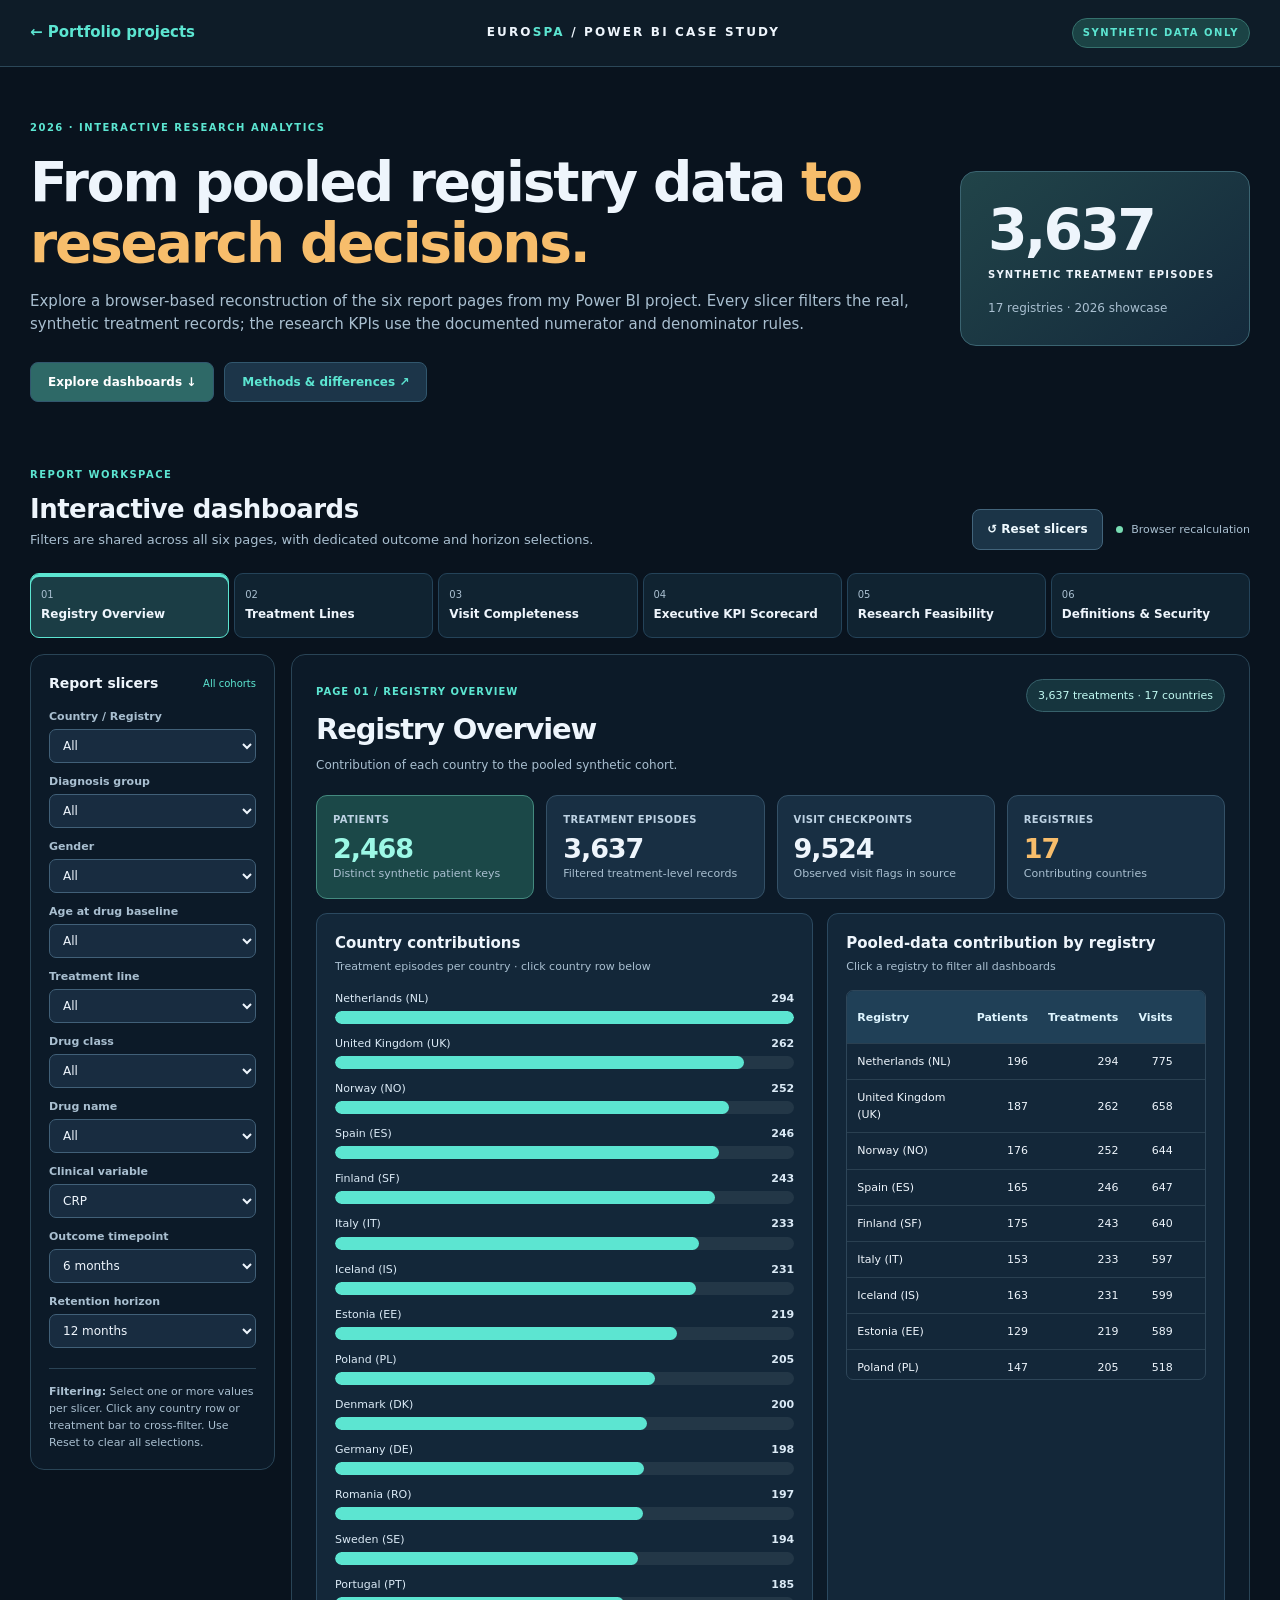
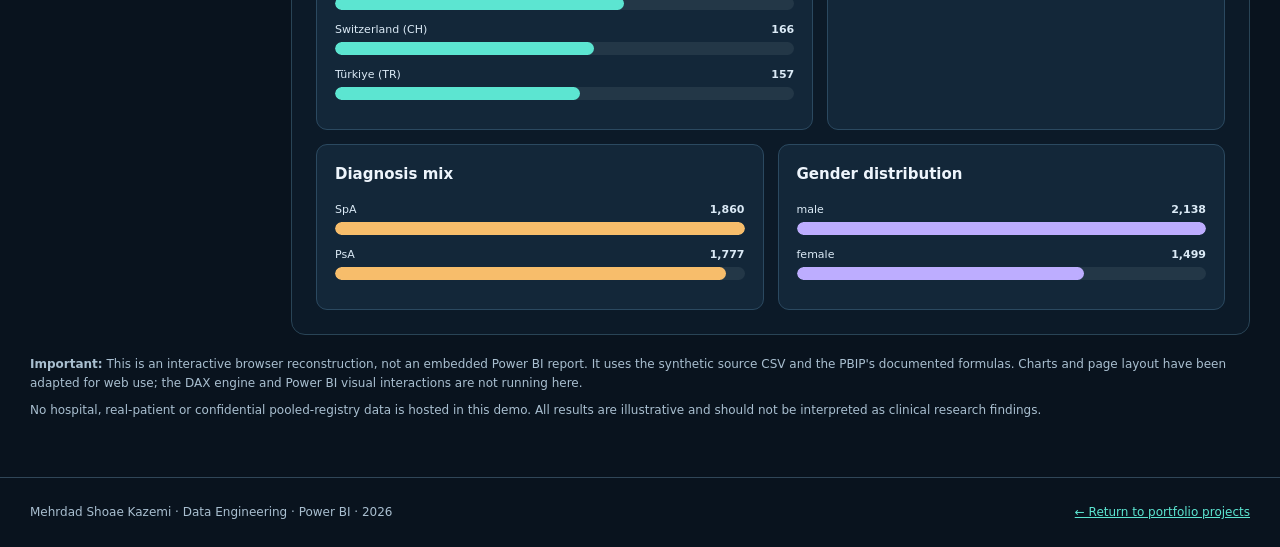
==== commit 14f7d4a6: "Publish six interactive synthetic EuroSpA dashboards with working slicers and verified KPI calculati" ====
--- a/projects/eurospa-powerbi/index.html
+++ b/projects/eurospa-powerbi/index.html
@@ -1,170 +1,136 @@
 <!doctype html>
-<html lang="en">
-<head>
-<meta charset="utf-8"><meta name="viewport" content="width=device-width,initial-scale=1">
-<meta name="description" content="EuroSpA 2026 Power BI project: six verified PBIP dashboards, five research-feasibility KPIs, automated synthetic pooled-data preparation, and reproducible definitions.">
-<meta name="theme-color" content="#0a111b">
-<title>EuroSpA Power BI &amp; Research Feasibility | Mehrdad Shoae Kazemi</title>
-<link rel="icon" href="../../favicon.svg" type="image/svg+xml">
-<link rel="stylesheet" href="./demo.css?v=verified-pbip-20261113">
-<style>
-.project-hero{padding:64px 0 28px}.project-hero h1{font-size:clamp(38px,4.3vw,63px);line-height:1.1;letter-spacing:-.055em;margin:14px 0 18px}.project-hero p{max-width:750px}
-.verify-panel{background:linear-gradient(140deg,#193139,#111f2e);border:1px solid #40616b;border-radius:16px;padding:25px}
-.verify-panel h2{font-size:24px;margin:3px 0 8px}.verify-panel p{color:var(--soft);font-size:13px}
-.proof-list{list-style:none;margin:13px 0 0;padding:0;display:grid;gap:9px}
-.proof-list li{padding:9px 0;border-top:1px solid #32515c;color:#e1ecf6;font-size:13px}
-.project-stats{margin:30px 0 12px}.section-note{max-width:880px;font-size:14px;color:var(--soft);line-height:1.8}
-.report-cards{display:grid;grid-template-columns:repeat(3,minmax(0,1fr));gap:15px;margin:27px 0 10px}
-.report-card{background:#142632;border:1px solid var(--edge);border-radius:13px;padding:23px;min-width:0}
-.report-card .page-no{font:700 12px ui-monospace,monospace;color:var(--aqua)}.report-card h3{font-size:21px;margin:12px 0 8px}
-.report-card p{font-size:13px;color:var(--soft);margin:0}.report-card small{font-size:11px;color:var(--muted);display:block;margin-top:16px}
-.metric-cards{display:grid;grid-template-columns:repeat(2,minmax(0,1fr));gap:14px;margin-top:24px}
-.metric-card{border:1px solid #3d5d6b;border-radius:12px;padding:22px;background:#142531}.metric-card h3{font-size:19px;margin:7px 0}.metric-card p{color:var(--soft);font-size:13px;line-height:1.65;margin:0}
-.metric-number{font:700 11px ui-monospace,monospace;letter-spacing:.12em;color:var(--aqua)}
-.definition{font:12px ui-monospace,Consolas,monospace;color:#d5f0ed;background:#0d1b27;border:1px solid #304a5b;border-radius:7px;padding:12px;margin:12px 0 0;overflow-wrap:anywhere}
-.source-line{display:block;color:var(--muted);font-size:12px;margin-top:13px}
-.data-caption{font-size:13px;color:var(--soft);max-width:950px;line-height:1.7}
-.table-wrap table td:first-child{font-weight:700}.legend-inline{display:flex;gap:14px;flex-wrap:wrap;color:var(--soft);font-size:12px;margin:15px 0}
-.legend-inline span{display:inline-block;border-left:3px solid var(--aqua);padding-left:9px}
-.tech-row{display:flex;gap:8px;flex-wrap:wrap;margin:20px 0}
-.tech-row span{border:1px solid #3c5a67;color:#d4e7ed;padding:6px 11px;border-radius:999px;font-size:12px}
-.method{padding:52px 0}.panel-area{padding:54px 0}
-@media(max-width:950px){.report-cards{grid-template-columns:repeat(2,minmax(0,1fr))}}
-@media(max-width:650px){.project-hero{padding-top:32px}.report-cards,.metric-cards{grid-template-columns:1fr}.report-card,.metric-card{padding:19px}.project-stats{grid-template-columns:repeat(2,minmax(0,1fr))}table{font-size:12px}}
-</style>
-</head>
-<body>
-<a class="skip" href="#main">Skip to project</a>
-<header class="topbar">
-<a class="back" href="../../projects.html">← Portfolio projects</a>
-<span class="brand">M<span>.</span> / EUROSPA · 2026</span>
-<a href="https://github.com/mehrdadsk/portfolio/tree/main/projects/eurospa-powerbi" target="_blank" rel="noopener noreferrer">Project documentation ↗</a>
-</header>
-<main id="main" class="shell">
-<section class="project-hero hero-grid" aria-labelledby="project-title">
-  <div>
-    <p class="eyebrow">2026 · POWER BI PROJECT FILES · VERIFIED SYNTHETIC DATA</p>
-    <h1 id="project-title">EuroSpA Power BI <em>research reporting &amp; feasibility.</em></h1>
-    <p class="lede">A reusable Python-to-Power-BI pipeline for pooled clinical-registry data. The real master PBIP project contains six report pages, including an Executive KPI Scorecard, treatment-line reporting and a five-KPI Research Feasibility dashboard. Individual study reports inherit the same template.</p>
-    <div class="links">
-      <a class="button primary" href="#reports">Explore the six report pages ↓</a>
-      <a class="button" href="#research">Research KPIs ↓</a>
-      <a class="button" href="#executive-detail">Executive KPIs ↓</a>
-      <a class="button" href="#treatment-detail">Treatment lines ↓</a>
-      <a class="button" href="#verified-data">Verified synthetic data ↓</a>
-      <a class="button" href="./kpi-source.md">KPI source definitions ↗</a>
-    </div>
-  </div>
-  <aside class="verify-panel" aria-label="Project provenance">
-    <p class="eyebrow">SOURCE-VERIFIED · NOVEMBER 2026</p>
-    <h2>Built from the actual PBIP repository</h2>
-    <p>Page names and KPI rules below were checked against the master Power BI report and semantic-model definitions. The sample numbers are computed from the included synthetic CSV.</p>
-    <ul class="proof-list">
-      <li>6 actual Power BI report pages — no invented dashboard tabs</li>
-      <li>One editable master PBIP; generated study reports inherit updates</li>
-      <li>Diagnosis, country, gender, baseline age, line, drug class and drug-name filtering</li>
-      <li>5 study-feasibility measures with documented denominators</li>
-      <li>No live Power BI embed, imaginary screenshots or confidential registry data</li>
-    </ul>
-  </aside>
-</section>
-<div class="stat-grid project-stats" aria-label="Verified synthetic dataset size">
-  <article class="stat-card"><span>SYNTHETIC PATIENTS</span><strong>2,468</strong><small>Distinct country + patient IDs</small></article>
-  <article class="stat-card"><span>TREATMENT EPISODES</span><strong>3,637</strong><small>Treatment-level source rows</small></article>
-  <article class="stat-card"><span>VISIT CHECKPOINTS</span><strong>9,524</strong><small>Recorded synthetic timepoint visits</small></article>
-  <article class="stat-card"><span>REGISTRIES</span><strong>17</strong><small>Countries in the synthetic example</small></article>
+<html lang="en"><head><meta charset="utf-8"><meta name="viewport" content="width=device-width, initial-scale=1"><meta name="theme-color" content="#09121d"><meta name="description" content="Interactive EuroSpA synthetic pooled-data dashboards: executive KPIs, research feasibility, treatment lines, registry coverage and visit completeness."><title>EuroSpA • Interactive Clinical Data Dashboards</title><style>:root{--bg:#09131e;--bg2:#0d1c2a;--panel:#122537;--panel2:#162d41;--edge:#294356;--text:#eef5fc;--muted:#a9bfd0;--aqua:#5ce5d1;--amber:#f7bd6b;--violet:#bdadff;--rose:#f48f9d;--good:#78dcb3;--warn:#f4c279;--bad:#ff9496;--radius:13px}
+*{box-sizing:border-box}html{scroll-behavior:smooth}body{margin:0;background:var(--bg);color:var(--text);font:15px/1.55 Inter,ui-sans-serif,system-ui,-apple-system,Segoe UI,sans-serif}button,select,input{font:inherit}button,a{transition:background .15s,border-color .15s}a{color:var(--aqua)}a:hover{color:#c4fff3}button{cursor:pointer}button:focus-visible,a:focus-visible,summary:focus-visible{outline:2px solid var(--aqua);outline-offset:3px}.skip{position:absolute;top:-100px}.skip:focus{top:8px;left:8px;z-index:10}.top{border-bottom:1px solid #2b4758;background:#0e1c28}.topinner{max-width:1470px;margin:auto;padding:18px 30px;display:flex;align-items:center;gap:24px;justify-content:space-between}.return{font-weight:650;text-decoration:none}.brand{font-weight:850;letter-spacing:.18em;font-size:12px}.brand span{color:var(--aqua)}.seal,.kicker{color:var(--aqua);letter-spacing:.15em;font-size:10px;font-weight:850}.seal{padding:6px 10px;background:#1b4345;border:1px solid #35716d;border-radius:25px}.hero{max-width:1470px;margin:auto;padding:48px 30px 45px;display:grid;grid-template-columns:1fr 290px;gap:35px}.hero h1{font-weight:740;font-size:clamp(33px,4.3vw,61px);line-height:1.12;letter-spacing:-.04em;margin:14px 0 15px;max-width:950px}.hero h1 em{font-style:normal;color:var(--amber)}.hero p{max-width:880px;color:var(--muted);font-size:15px}.hero-links{display:flex;gap:10px;margin-top:25px;flex-wrap:wrap}.hero-links a{padding:10px 17px;background:#1c3549;border:1px solid #31576e;border-radius:8px;text-decoration:none;font-weight:750;font-size:12px}.hero-links a:first-child{background:#2e6967;color:#fff}.hero-side{border:1px solid #3b6471;border-radius:16px;padding:27px;background:linear-gradient(142deg,#214449,#14293b);align-self:center}.hero-number{font-weight:800;font-size:57px;letter-spacing:-.05em;line-height:1.1}.hero-side span{font-weight:750;font-size:10px;letter-spacing:.12em}.tiny{color:var(--muted);margin-top:14px;font-size:12px}.workspace{max-width:1470px;margin:0 auto;padding:15px 30px 50px}.mainhead{display:flex;justify-content:space-between;align-items:end;gap:20px;margin-bottom:23px}.mainhead h2{margin:4px 0 0;font-size:26px;letter-spacing:-.02em}.subtle{color:var(--muted);font-size:13px}.toolbar{display:flex;align-items:center;gap:13px}.toolbar button{border:1px solid #42647b;background:#1b3447;border-radius:8px;color:#effaff;padding:10px 14px;font-weight:700;font-size:12px}.toolbar button:hover{background:#274b62}.signal{font-size:11px;color:var(--muted);white-space:nowrap}.signal i{display:inline-block;background:var(--good);width:7px;height:7px;border-radius:50%;margin-right:5px}.tabs{display:grid;grid-template-columns:repeat(6,minmax(0,1fr));gap:5px;margin-bottom:16px}.tab{text-align:left;background:#102331;color:var(--muted);border:1px solid #244359;border-radius:9px;padding:13px 10px;font-size:10px}.tab strong{display:block;color:var(--text);font-size:12px;margin-top:3px}.tab:hover{border-color:var(--aqua)}.tab.active{border-color:var(--aqua);background:#1b3d45;box-shadow:inset 0 3px var(--aqua)}.layout{display:grid;grid-template-columns:245px minmax(0,1fr);gap:16px}.slicers,.canvas{background:#0c1a28;border:1px solid #294456;border-radius:14px;min-width:0}.slicers{align-self:start;padding:18px;position:sticky;top:10px}.sidebar-head{display:flex;justify-content:space-between;align-items:center;gap:6px;margin-bottom:13px}.sidebar-head h3{margin:0;font-size:14px}.sidebar-head span{font-size:10px;color:var(--aqua)}.filter-stack{display:grid;gap:10px}.filter-control label{display:block;margin:0 0 4px;font-size:11px;color:var(--muted);font-weight:700}.filter-control select{width:100%;background:#182c40;color:var(--text);border:1px solid #416078;border-radius:7px;padding:8px 9px;font-size:12px;max-width:100%}.side-note{margin-top:20px;border-top:1px solid #2a4355;padding-top:14px;color:var(--muted);font-size:11px}.canvas{padding:24px;min-height:680px}.report-title{display:flex;justify-content:space-between;align-items:start;gap:20px;margin-bottom:20px}.report-title span{color:var(--aqua);font-size:10px;letter-spacing:.1em;font-weight:850}.report-title h2{margin:5px 0 4px;font-size:29px;letter-spacing:-.04em}.report-title p{font-size:12px;color:var(--muted);margin:0}.selection-pill{white-space:nowrap;padding:7px 11px;border:1px solid #37616b;border-radius:20px;background:#16353e;font-size:11px;color:#c1faf2}.cards{display:grid;grid-template-columns:repeat(4,minmax(0,1fr));gap:12px;margin-bottom:14px}.cards.five{grid-template-columns:repeat(5,minmax(0,1fr))}.card{border:1px solid #345167;background:#182f43;border-radius:11px;min-width:0;padding:16px;min-height:99px}.card .eyebrow{font-size:10px;color:#bdd2e3;font-weight:750;text-transform:uppercase;letter-spacing:.04em}.card .big{font-size:27px;font-weight:800;letter-spacing:-.04em;margin:7px 0 1px;line-height:1.1}.card .mini{font-size:11px;color:var(--muted)}.card.accent{background:#1b4848;border-color:#448a7f}.card.accent .big{color:#9cf8e6}.card.warm .big{color:var(--amber)}.card.violet .big{color:var(--violet)}.card .smallbadge{display:inline-block;margin-top:7px;border-radius:5px;padding:3px 7px;font-size:10px;background:#274457;color:#dff5ff}.card .smallbadge.achieved{background:#215244;color:#a5f3ca}.card .smallbadge.low{background:#54303b;color:#ffb9c3}.card .smallbadge.neutral{background:#33485a;color:#c7d7e6}.panels{display:grid;grid-template-columns:1.25fr 1fr;gap:14px;margin-top:14px}.panels.equal{grid-template-columns:1fr 1fr}.panel{background:#132739;border:1px solid #2b4960;border-radius:11px;padding:18px;min-width:0;overflow:hidden}.panel.wide{grid-column:1/-1}.panel-head{display:flex;align-items:center;justify-content:space-between;gap:15px;margin-bottom:15px}.panel h3{font-size:15px;margin:0;font-weight:730}.panel-note{font-size:11px;color:var(--muted);margin:3px 0 0}.panel .tag{font-size:10px;color:var(--aqua);white-space:nowrap}.bar-row{margin:0 0 11px}.bar-label{display:flex;justify-content:space-between;gap:8px;margin-bottom:4px;font-size:11px;color:#dbeaf6}.track{height:13px;background:#233747;border-radius:20px;overflow:hidden}.track>div{height:100%;background:var(--aqua);border-radius:20px;transition:width .2s}.track.orange>div{background:var(--amber)}.track.violet>div{background:var(--violet)}.track.pink>div{background:var(--rose)}.stack-row{display:grid;grid-template-columns:84px 1fr 58px;gap:10px;align-items:center;margin:0 0 12px;font-size:11px}.stack-bar{height:32px;border-radius:5px;overflow:hidden;display:flex;background:#2f4759}.stack-bar>button{border:0;height:100%;padding:0;min-width:0;opacity:.94}.stack-bar>button:hover{opacity:1;box-shadow:inset 0 0 0 2px #fff}.legend{display:flex;gap:12px;flex-wrap:wrap;margin:15px 0 0}.legend span{font-size:11px;color:var(--muted)}.legend i{display:inline-block;width:10px;height:10px;border-radius:3px;margin-right:5px}.table-scroll{max-height:390px;overflow:auto;border:1px solid #2e4659;border-radius:7px}.table-scroll table{width:100%;border-collapse:collapse;font-size:11px;min-width:445px}th,td{text-align:left;padding:9px 10px;border-bottom:1px solid #2a4051}th{position:sticky;top:0;background:#204057;color:#def5ff;z-index:1;font-weight:750}td.number,th.number{text-align:right;font-variant-numeric:tabular-nums}tr.clickable{cursor:pointer}tr.clickable:hover{background:#235061}tr.active{background:#1a4e57}.status{font-size:10px;padding:3px 7px;border-radius:7px;white-space:nowrap}.status.sufficient,.status.achieved{background:#245044;color:#a9f4c7}.status.medium{background:#65492c;color:#ffe4b1}.status.low,.status.below{background:#653b42;color:#ffc1c5}.status.na{background:#3b4b5a;color:#c6d2dc}.hint{font-size:11px;color:var(--muted);margin:12px 0 0}.explainer{margin-top:13px;padding:14px;border-left:3px solid var(--aqua);background:#112d3b;color:#c0d6e4;font-size:12px}.loading,.empty{padding:80px 10px;text-align:center;color:var(--muted)}.definitions{display:grid;grid-template-columns:1fr 1fr;gap:13px}.definition{border:1px solid #355064;background:#152c3d;padding:18px;border-radius:10px}.definition h3{margin:0 0 8px;font-size:15px}.definition p{margin:0;font-size:12px;color:var(--muted)}.definition code{display:block;margin-top:8px;font:11px ui-monospace,SFMono-Regular,Consolas,monospace;color:var(--aqua);white-space:normal;overflow-wrap:anywhere}.footnotes{margin-top:20px;font-size:12px;color:var(--muted);max-width:1200px}.footnotes p{margin:8px 0}footer{border-top:1px solid #304658;padding:25px 30px;display:flex;justify-content:space-between;gap:20px;font-size:12px;color:var(--muted)}.loading-error{border:1px solid #b75a67;padding:20px;background:#3a222b;border-radius:9px;color:#ffced4}
+@media(max-width:1100px){.tabs{grid-template-columns:repeat(3,1fr)}.cards.five{grid-template-columns:repeat(3,1fr)}.cards{grid-template-columns:repeat(2,1fr)}.layout{grid-template-columns:200px 1fr}.slicers{padding:12px}.canvas{padding:15px}}
+@media(max-width:770px){.hero{grid-template-columns:1fr;padding:30px 16px}.hero-side{display:none}.workspace{padding:10px 12px}.layout{display:block}.slicers{position:static;margin-bottom:12px}.filter-stack{grid-template-columns:repeat(2,minmax(0,1fr))}.tabs{grid-template-columns:repeat(2,1fr)}.tab{padding:8px}.cards.five{grid-template-columns:repeat(2,1fr)}.panels,.panels.equal,.definitions{grid-template-columns:1fr}.mainhead{align-items:start;flex-direction:column}.report-title{flex-wrap:wrap}.canvas{padding:13px}.topinner{padding:13px 16px}.brand{display:none}footer{flex-direction:column}}
+@media(max-width:450px){.filter-stack{grid-template-columns:1fr}.cards,.cards.five{grid-template-columns:1fr 1fr}.card{padding:10px}.card .big{font-size:21px}.selection-pill{white-space:normal}}
+</style></head>
+<body><a class="skip" href="#dashboard">Skip to dashboards</a>
+<header class="top"><div class="topinner"><a class="return" href="../../projects.html">← Portfolio projects</a><span class="brand">EURO<span>SPA</span> / POWER BI CASE STUDY</span><span class="seal">SYNTHETIC DATA ONLY</span></div></header>
+<section class="hero"><div class="hero-main"><span class="kicker">2026 · INTERACTIVE RESEARCH ANALYTICS</span><h1>From pooled registry data <em>to research decisions.</em></h1><p>Explore a browser-based reconstruction of the six report pages from my Power BI project. Every slicer filters the real, synthetic treatment records; the research KPIs use the documented numerator and denominator rules.</p><div class="hero-links"><a href="#dashboard">Explore dashboards ↓</a><a href="./kpi-source.md" target="_blank" rel="noopener">Methods &amp; differences ↗</a></div></div><div class="hero-side"><div class="hero-number" id="hero-treatments">3,637</div><span>SYNTHETIC TREATMENT EPISODES</span><div class="tiny">17 registries · 2026 showcase</div></div></section>
+<main id="dashboard" class="workspace"><div class="mainhead"><div><span class="kicker">REPORT WORKSPACE</span><h2>Interactive dashboards</h2><div class="subtle">Filters are shared across all six pages, with dedicated outcome and horizon selections.</div></div><div class="toolbar"><button id="reset" type="button">↺ Reset slicers</button><span class="signal"><i></i> Browser recalculation</span></div></div>
+<div class="tabs" role="tablist" aria-label="Dashboard pages">
+<button class="tab active" type="button" data-page="registry" role="tab" aria-selected="true">01 <strong>Registry Overview</strong></button>
+<button class="tab" type="button" data-page="treatment" role="tab" aria-selected="false">02 <strong>Treatment Lines</strong></button>
+<button class="tab" type="button" data-page="visit" role="tab" aria-selected="false">03 <strong>Visit Completeness</strong></button>
+<button class="tab" type="button" data-page="executive" role="tab" aria-selected="false">04 <strong>Executive KPI Scorecard</strong></button>
+<button class="tab" type="button" data-page="research" role="tab" aria-selected="false">05 <strong>Research Feasibility</strong></button>
+<button class="tab" type="button" data-page="definitions" role="tab" aria-selected="false">06 <strong>Definitions &amp; Security</strong></button>
 </div>
-<p class="notice"><strong>Important:</strong> This is a portfolio description of the genuine Power BI/Python files, not a browser recreation of Power BI. The previous fabricated/illustrative dashboard charts and unsupported “2 of 4 targets achieved” claim have been removed. Only published synthetic examples are shown; the source PBIP project has not been made public on this GitHub repository.</p>
-
-<section id="reports" class="panel-area" aria-labelledby="reports-title">
-  <p class="eyebrow">ACTUAL POWER BI REPORT MANIFEST · SIX PAGES</p>
-  <h2 id="reports-title">What's in the master dashboard</h2>
-  <p class="section-note">These are the exact report-page names in <code>template/PowerBI_charts/EuroSpA_Dashboard.Report</code>. Each study receives the same pages when the Python pipeline runs.</p>
-  <div class="report-cards">
-    <article class="report-card" id="overview"><span class="page-no">PAGE 01</span><h3>Registry Overview</h3><p>Registry-level patient, treatment and visit totals; contribution to pooled data and country-aware reporting.</p><small>Power BI page: Registry Overview</small></article>
-    <article class="report-card" id="treatments"><span class="page-no">PAGE 02</span><h3>Treatment Lines</h3><p>Treatment-line and drug-class distributions, with cohort filters including diagnosis and baseline characteristics.</p><small>Power BI page: Treatment Lines</small></article>
-    <article class="report-card" id="completeness"><span class="page-no">PAGE 03</span><h3>Visit Completeness</h3><p>Observed treatment-timepoint checkpoints. This is distinct from missingness of individual clinical outcome values.</p><small>Power BI page: Visit Completeness</small></article>
-    <article class="report-card" id="scorecard"><span class="page-no">PAGE 04</span><h3>Executive KPI Scorecard</h3><p>Operational indicators and target/status views defined in the PBIP model, not recreated from imagined numbers.</p><small>Power BI page: Executive KPI Scorecard</small></article>
-    <article class="report-card" id="research-feasibility"><span class="page-no">PAGE 05</span><h3>Research Feasibility</h3><p>Eligible cohorts, outcome completeness, paired outcomes, retention maturity and country-specific usable contributions.</p><small>Power BI page: Research Feasibility</small></article>
-    <article class="report-card" id="security"><span class="page-no">PAGE 06</span><h3>Definitions &amp; Security</h3><p>Report definitions and documented access-model considerations; viewing a demo does not grant country-level data access.</p><small>Power BI page: Definitions &amp; Security</small></article>
-  </div>
-</section>
-
-<section id="executive-detail" class="panel-area" aria-labelledby="executive-detail-title">
-  <p class="eyebrow">EXECUTIVE REPORTING · PAGE 04</p>
-  <h2 id="executive-detail-title">Executive KPI Scorecard</h2>
-  <p class="section-note">The executive page translates pooled-data preparation and coverage into a management-level view. Its scorecards are intended to show the current measure, any configured target and the resulting status in the current report context—rather than presenting one fixed target-achievement count for all registries.</p>
-  <div class="metric-cards">
-    <article class="metric-card"><span class="metric-number">01 / COVERAGE</span><h3>Registry &amp; cohort footprint</h3><p>Summarise the number of contributing countries and the patient, treatment and visit footprint for the current study or selection. Country comparisons must use the appropriate denominator.</p></article>
-    <article class="metric-card"><span class="metric-number">02 / DATA QUALITY</span><h3>Completeness &amp; readiness</h3><p>Make missingness and available follow-up visible before analysis. A recorded timepoint is not equivalent to a valid clinical outcome value; these remain separate indicators.</p></article>
-    <article class="metric-card"><span class="metric-number">03 / TARGETS</span><h3>Achievement versus target</h3><p>Where a target is defined in the semantic model, compare the observed result against that target. Avoid interpreting a missing or non-applicable KPI as a failure—or claiming an achievement count not backed by source measures.</p></article>
-    <article class="metric-card"><span class="metric-number">04 / INTERPRETATION</span><h3>Country-aware decisions</h3><p>Read indicators within the selected registry and clinical cohort; review country-specific contributions instead of assuming a pooled score describes every participating registry.</p></article>
-  </div>
-  <p class="source-line">This section explains the purpose and interpretation of the existing Executive KPI Scorecard. No unsourced target values, achieved-count claims or fabricated Power BI screenshots are displayed.</p>
-</section>
-
-<section id="treatment-detail" class="panel-area" aria-labelledby="treatment-detail-title">
-  <p class="eyebrow">TREATMENT PATTERNS · PAGE 02</p>
-  <h2 id="treatment-detail-title">Treatment Lines &amp; Drug Classes</h2>
-  <p class="section-note">An interactive cohort view of how treatment episodes are distributed across successive therapy lines, drug classes and individual drug names. The controls support comparing treatment patterns across diagnoses and baseline characteristics.</p>
-  <div class="metric-cards">
-    <article class="metric-card"><span class="metric-number">01 / THERAPY SEQUENCE</span><h3>Line-of-treatment distributions</h3><p>Explore first and later treatment lines to see how the composition of treatment episodes changes along the observed therapy sequence.</p></article>
-    <article class="metric-card"><span class="metric-number">02 / DRUG COMPOSITION</span><h3>Drug class &amp; drug name</h3><p>Inspect the distribution of treatment classes and individual medicines within each selected line, while keeping treatment episodes distinct from unique patients.</p></article>
-    <article class="metric-card"><span class="metric-number">03 / COHORT FILTERS</span><h3>Clinical &amp; demographic slices</h3><p>Filter by diagnosis group, country, gender and <strong>age at drug baseline</strong>, alongside treatment line, drug class and drug name. Age refers to treatment initiation, not current age.</p></article>
-    <article class="metric-card"><span class="metric-number">04 / RESEARCH USE</span><h3>Feasibility by treatment subgroup</h3><p>Use selected therapy lines and drug groups as the cohort context for outcome availability, follow-up adequacy and participating-country comparisons on the Research Feasibility page.</p></article>
-  </div>
-  <p class="source-line">Visual and slicer descriptions correspond to the documented Treatment Lines page; no made-up treatment counts or distribution plots are shown.</p>
-</section>
-
-<section id="research" class="panel-area" aria-labelledby="research-title">
-  <p class="eyebrow">RESEARCH FEASIBILITY · FIVE KPIs</p>
-  <h2 id="research-title">Can this upload support a research study?</h2>
-  <p class="section-note">The selected country, diagnosis, sex, age at drug baseline, treatment line, drug class and drug name define the cohort. Variable, outcome month and retention horizon further define applicable measures.</p>
-  <div class="metric-cards">
-    <article class="metric-card"><span class="metric-number">01 / COHORT</span><h3>Eligible patients &amp; treatments</h3><p>Count eligible treatment episodes. Patient counts need unique-patient logic: the present model limits additive patient counts to a single line, drug class and drug name to avoid double counting.</p><div class="definition">N eligible treatments · N eligible patients (where interpretable)</div></article>
-    <article class="metric-card"><span class="metric-number">02 / OUTCOMES</span><h3>Follow-up variable completeness</h3><p>Valid clinical measurements at a selected follow-up divided by treatment episodes in the cohort. No separate <code>is_real_visit_*</code> check is required for the outcome KPI.</p><div class="definition">Valid values at month t / all eligible treatments</div></article>
-    <article class="metric-card"><span class="metric-number">03 / RETENTION</span><h3>Drug retention follow-up adequacy</h3><p>Episodes with an observed stop before the chosen horizon or valid observation extending through it. Counts at risk and documented discontinuations are displayed separately; adequacy is not drug-survival probability.</p><div class="definition">(Early observed stops + observed through t) / eligible treatments</div></article>
-    <article class="metric-card"><span class="metric-number">04 / LONGITUDINAL</span><h3>Paired clinical completeness</h3><p>Episodes with the same valid clinical measurement both at baseline and at the selected follow-up, supporting change-from-baseline or response analyses.</p><div class="definition">Valid baseline AND month t / eligible treatments</div></article>
-    <article class="metric-card"><span class="metric-number">05 / COMPARABILITY</span><h3>Usable country contributions</h3><p>Contributing registries, full country labels, eligible measured treatment counts and shares for a selected outcome and follow-up period.</p><div class="definition">Country measured episodes / selected pooled measured episodes</div></article>
-  </div>
-  <p class="notice"><strong>User-defined completeness labels:</strong> Low &lt;20%; Medium 20–40% (inclusive); Sufficient &gt;40%. These are descriptive completeness thresholds, <em>not</em> statistical power thresholds or proof of study feasibility.</p>
-</section>
-
-<section id="verified-data" class="panel-area" aria-labelledby="data-title">
-  <p class="eyebrow">REPRODUCIBLE EXAMPLE · SYNTHETIC CSV</p>
-  <h2 id="data-title">Measured values, not invented dashboard charts</h2>
-  <p class="data-caption">Computed directly from the <code>examples/synthetic_pooled_data.csv</code> included in the clean release (3,637 treatment episodes). A value is counted when the corresponding source field is a valid non-missing numeric measurement. The paired column requires baseline and six-month values in the same treatment row.</p>
-  <div id="data-table" class="table-wrap">
-    <table>
-      <caption>Unfiltered synthetic sample: clinical outcome coverage by treatment episode</caption>
-      <thead><tr><th scope="col">Clinical variable</th><th scope="col">Baseline</th><th scope="col">6 months</th><th scope="col">12 months</th><th scope="col">Baseline + 6m (paired)</th></tr></thead>
-      <tbody>
-      <tr><td>CRP</td><td>2,978 · 81.9%</td><td>2,309 · 63.5%</td><td>1,629 · 44.8%</td><td>1,898 · 52.2%</td></tr>
-      <tr><td>HAQ</td><td>2,951 · 81.1%</td><td>2,352 · 64.7%</td><td>1,611 · 44.3%</td><td>1,908 · 52.5%</td></tr>
-      <tr><td>ASDAS-CRP</td><td>1,019 · 28.0%</td><td>821 · 22.6%</td><td>596 · 16.4%</td><td>398 · 10.9%</td></tr>
-      <tr><td>BASDAI</td><td>880 · 24.2%</td><td>683 · 18.8%</td><td>515 · 14.2%</td><td>326 · 9.0%</td></tr>
-      </tbody>
-    </table>
-  </div>
-  <p class="source-line">Illustrative synthetic data, not clinical study outcomes. Numbers may differ from a filtered Power BI view. <a href="./verified-synthetic-metrics.csv"><u>Download this verified table (CSV)</u></a>.</p>
-</section>
-
-<section id="contribution" class="method" aria-labelledby="engineering-title">
-  <p class="eyebrow">REUSABLE ENGINEERING WORKFLOW</p>
-  <h2 id="engineering-title">From pooled uploads to study-specific reporting</h2>
-  <div class="method-grid">
-    <div><h3>01 · Prepare</h3><p>Read an approved study input (.csv, .xlsx, .rds or .RData); harmonise fields, drug labels and cohort filters; validate and aggregate.</p></div>
-    <div><h3>02 · Generate</h3><p>Run <code>python run.py</code> to produce Excel summary tables and clone/relink the master PBIP into study-specific report folders.</p></div>
-    <div><h3>03 · Interpret</h3><p>Use the shared slicers, denominator-aware measures and country contributions to assess data readiness and compare uploads.</p></div>
-  </div>
-  <div class="tech-row" aria-label="Technology stack"><span>Power BI Desktop</span><span>PBIP / TMDL</span><span>DAX</span><span>Python</span><span>Excel aggregate model</span><span>Clinical RWD</span><span>Git</span></div>
-  <div class="links">
-    <a class="button primary" href="./kpi-source.md">Read actual KPI DAX definitions ↗</a>
-    <a class="button" href="https://github.com/mehrdadsk/portfolio/tree/main/projects/eurospa-powerbi" target="_blank" rel="noopener noreferrer">View public case-study source ↗</a>
-    <a class="button" href="../../projects.html">Back to portfolio ↗</a>
-  </div>
-  <p class="notice"><strong>Public sharing:</strong> Only synthetic examples and documentation are exposed here. The full local PBIP/Python source is not currently hosted in this portfolio repository. Images of real pooled-study results have not been published. Approved screenshots exported from the synthetic PBIP can be added without recreating plots.</p>
-</section>
-</main>
-<footer><span>Mehrdad Shoae Kazemi · Verified EuroSpA synthetic Power BI project · 2026</span><a href="../../projects.html">Return to Projects ↑</a></footer>
-</body></html>+<div class="layout"><aside class="slicers"><div class="sidebar-head"><h3>Report slicers</h3><span id="selected-count">All cohorts</span></div><div id="filters" class="filter-stack"></div><div class="side-note"><strong>Filtering:</strong> Select one or more values per slicer. Click any country row or treatment bar to cross-filter. Use Reset to clear all selections.</div></aside><div class="canvas"><section class="report-title"><div><span id="page-overline">PAGE 01 / REGISTRY OVERVIEW</span><h2 id="page-title">Registry Overview</h2><p id="page-subtitle">Country contribution to pooled synthetic patient, treatment and visit counts.</p></div><div class="selection-pill" id="selection-summary">All 17 countries</div></section><div id="report-content" aria-live="polite"><div class="loading">Loading synthetic report data…</div></div></div></div>
+<section class="footnotes"><p><strong>Important:</strong> This is an interactive browser reconstruction, not an embedded Power BI report. It uses the synthetic source CSV and the PBIP's documented formulas. Charts and page layout have been adapted for web use; the DAX engine and Power BI visual interactions are not running here.</p><p>No hospital, real-patient or confidential pooled-registry data is hosted in this demo. All results are illustrative and should not be interpreted as clinical research findings.</p></section></main>
+<footer><span>Mehrdad Shoae Kazemi · Data Engineering · Power BI · 2026</span><a href="../../projects.html">← Return to portfolio projects</a></footer>
+<script type="application/octet-stream" id="synthetic-data">H4sIAEQm/GoC/4y92dImR3Il9iptuKLMPvXEvvTdiNPUtMjh0AiObsbG2qqBYrNEdBVUVeA2pjfTnV5MEeHb8cz8AbJpBfyFP3KJjPDw5fg5//Ob7z799PHr5w/vv3zzm//+zZ//529e3/yn3+4//nL98dv9b7/9dv3xu/PH360//vqv9h//df3xN/vf/mb/3d/uH7/dv/ztX+w/frf++Lu/XX/8t7/85n+8+Bb/+lfv/vD+h3Obb//5w9d/e//5h3cfv//Vn/35f/5f1m/+7+8//+ndx3/91Z/9p9/uH//T+49/evf5H9ePf7l//O2Xr58+fnj3qz/77fmv3/747sPH9cO3+4ffffeeLvQ7+vHrux/WZX73d/uHv37/9R/oPl9+9Wd//Vfnrz59/ud36xf++r/un/7mE439m7+inz5//emP735YP5/hf/tpPdO+7d+eX/72n99//37d99vzEH/x4SON/fYvzn/84dM/vT+//O3v9s9/9//9v5//8cO/vv/Vn/3d3+6f/9vHD1/ff/+rv/zw8Y/ff/rTr/7sv60XW3Pz/Yd3f/z46QtN/49f3q3f/PLju/1f/vj+4/fvP5+///v3f3r3w/v1n84/9qjPP/3x/Jd3f3j39d1373/8uv7ju+/f/fDhTz/96d0f9g8f3/3jh4+f9/Xe/fj5/Z8+/PDuy/6lP7z7/OG7D18/fPywf+sPH/70/h8//BuP+cPnT+sS/MN3dAX56f3nr59+0N/8/v1P331+90/v7Ervv777+P4zP8nff/jhj5/kv/zxkz3VH3/68v6Hf+QfPnz8+x8+/MsH/uFf4EE+f/jy7iP++PUn+b0v6/nlEb+8/+4ne8SvH374/vM7G/X103cffoCf/h6e9qcf12TBj1++vpcL8ez++ZqvNcP/E2b4N9/8172a/Ez/5pu/++u/+IAT/ptvfvdX/2v84CfexuIH+M03/8d//MsPl+9A4/sH/0Hgb/HL2HXdF9Knun6o36x1+Kd3P/74/nv/zXQAfDr3u/YV9VfhY56nS/mD/6r6m/Bx4T3cV4Yr2Oe2t7PPfn6xfbh8frisXwdwXVwQdhVcGPo93Pqwv4VlQjdMH775f17f/NN6uHd/+IH28B/effn+3fl47778/VkF6+cvv//u84/67++/nA92/ob+/R/e/d/7Y71bBiAN+bdG//YlDR7947sv58JkJf750w8/vP/4+//r04ePX7/8/gz7ekyG+6sf33398P7j19//8YdPf3j3w++/fPfp83v4621Ib3/59+uff/zpvf39P/zrl7Vm3328XuWH9/t5/st//Pa33+rfffzy7sNeMGvtf//xw5dPP3z6eEzW17XEfzwPxrP0/ocPH/eA9qdPH7/+w/qXmOTfUpF/y/pfW6B/W5f6/H696NcPnz7+50+fP/zbp4/7iu0V0yuOVyqv3F4trF97/y9rgXz98E/vv/36+afvvv70+d0Pf75s9Od3f3z/zW/Cr2eoYWb4tf/TPmNPa4I//bT2xvrQv/3p86dvf/yPv/+bT//8/vP/9rvf//kP79dU/O7j1/d//Pxu2fRf/9uHH3/1H371/l/e/enHNfo/fPnX9Zzvv3747vc/fvr0w/vvf//9siC//u7LP+21/emf99P+9/CKr/Daf+7/tfrr/UN/5ZlDmOtdRo6xJv050C+n9cuz/Y/XGp7OwP3neMVyhuf162n00V65z55K52HhNdfv5ujGrf/lV/w1PUOeMfY1F0H/V8qrjTMgn984w+p6rvnrM+AVe0ttTVPsNcQ0dGDreqvCb7fflN8wv9IYMbX1iCPNkeyGI+m4ev7i3HHdq9JD5qiTkVMP6/9wstJcD5xHK7WdN1pXy4kmqp3707OUea7Vzq/E0sq6zWg5xSlPv14x0Xv3M+48xXylX9OnWhM8x/ou9tw1ykR1vtEaUtbr0NTSr+ZRS2n7c6YaA33Ovr9JOCPHGXmmKr1KP/fq/DHn+Wdeg87PrcpaWKtc1oKMT3vCUraPOmd+/[base64]/cmra1nWXBnxec9gdWevqglWAv1mIJIpiCGsN56rZ0Zpt672/7cF5GR+1FooyX63GH0c8NtGGhrpcq7t++rxbnfO/sLrf9ti0C7hS40liWjb1nDundqo6x/3e+X8/mW6/r3C+U9l7yS86uvdxhjW7W9rMyqmcmIzbZQkanfj9tjWY+0Hn8tnGjGpt5HpmV3Bnz6/YkTr/xEE8FTs3fE+c4NdoKYmbynIJG1S/TiI3Uzxeua8rLdLNOyPGTDb/+jXx36pZbVzlVfb38NshQRJmbANx76abbNrmZL15BlgnLP6x/HWNSx53jMOmbiJbB3fNr2gG3pXmD8v/GqQTba2qRJTp2cyPDUqYaq2KFF24N3eEqdpimr6V63X+uiwbmX1vlSylko1XZainB+Dtlo69lnTo8GTwekvbKmbs21yULFrTl0RNKtuXwKvYc7kM89qo7Itp/WHxUO5bWA2ZzZ481hh7Idletb1K4TO2ubg0buK+yfh1wh7pvIxFazO3um6PTZ+wyeV8/[base64]/7nbDOqYQlmsUtEi20+zV4sHU3temDeAzrk7JoSYRubv15yUm9GHDNyNs46Hlm3cbGFvV6h0dJpfLKeM8PN4V467MGXbM++9rLsJbY+shd1zWULXDK+QVKXqs8ZdnzpHMn1vc2QF7oe75MOXsD2XO1my2KyF1DUoT/Oa2GLsU1aTQGWubMYx0jx/IDrs3/iT7yesIYik3sWaW+z69kR7AIdTE5sAVyEsyVoraHVpdW7XLhSjgOb9iaQzzXMq1kPyf4o+fNjrnkqx08Is6tvJYch77YyzcqUvUVp12yXLYzc7FUoIJKlsL/ICjvWCbHzAE0fqAb7JOusYd+Ut3yFbbvTBhmHsD8LAQV9gx0O9HRdeHgc12jx1brGQEN5vsVykAaYO1tANaEnwCY2giOtcWeW/VYzRLjpZ+w+/2KmCDW6E77tmS7LOTdPddiGqBw+kzVK+ElXWFubndA7wmNHm2wwz2i1C6zP2+jeib5dWK7fscY99DoyBIzuEg2P1si2jIJWdi/oJAC3Q7fpdkLFJlZnzVs17xFs4Jkam+LOa+gYhPxzcywXz/vRJtvLc1bU7WqAF7bCutIKT5X5YXqF/YkgQ5OC+Ey3pxu2ZtZ0BHMaVqiyXfqWR2hPyaA63bHcyGtYbmPqpfQQOVpdH4j81xKGBd908xbcJZLlEra1zN2ctrXrez1H1wrieM+MqZ+lmUOfAnjPEhmsCQwwAd3cz5Y4yUQWcMoht8OBHY/uoHFH6bn0mM17Ng9BL3A8hBirfrUVFc0g/sExfr2VUSQHEWwa5BL5nDXsY/Tz+DlKBmW/Tl/XObNScjbbNdZL25nXMn7RWC2TUDvE8hh86BAKEnVRt5wmBjhrg1xH5HNOZzvaBx5V50CXIRCnbLdwaPzG4b3s/xNeHnsVewgtnAChdfvY1cXrlrKiJQv31niscRBDzlRAm5zTMWLh4spfPrIFKXMd9rpI1vLqyTxz3afXhGsbkLCt+sB5+YD4wFVDzjZdQFXJdW3ZDlBNTKn/PPbbr6lbm6+pHUzHyYn+oucz80erE0KkfTZOcjlWFN44OZD4rnPHVbbOJpvlfD5D4tCNtiad+gGiK8ospMvrlbNp5KSyDNF9Rjp4o0lcucu5ek96g6vSwUYUCV0g05dqL/Xqzk47lzsESe01fybj0jN+vBgyuO69cvBYgubMh7nuvdhNpjxkcfk7s+CVhkDKey2VQN9hmYmT2o4JQgxJdss/[base64]/aB2N6nkZ8vwUlDjd4+0EntQ+7ltfuPq0jVWnLCKINaslA0gmya/f87frqF0sVmSkeeZ2SZUSAOgNVm/3u4jadlNGXmcM3YvK9wzXEceS9p2neUxp6nrX5z9uK0We2UaY50Dp2iVdQ/[base64]/88Xs4FHJpz/vR3nmqgn2va4SWdIyZvOmGSLSaW71WqYVAzg+mCaWkKDupSOpehotwZfCnFb4olSJvYOt8Gk2IWVKj5ykwIo1Zk23ddYseJzN8jSRsmRsx9bBQSvUBWxmx2bH5GaRg5mysYmTnFEjxT2Nld3/uCJInbYB+b0YrHbXWx3j5JlGjQm2F0x/SffrnBpZTq4aHpu/[base64]/PVjv78+v8iQaikctlqswXO8Z3fqFIuKn55Zn1HLSh21bNgmW4wYWbVFNnwIr4OHujKERkWIKnriAQKlZRrnByKOx9BLj5sNTOi3NTOycRxaBcvbMYsGyYNSuybYoveJT7kOMdpRLUDeblKtmJtQFjJotO5tl2YrPCZYw+p6apsFzX/l2fbnmludSnalmMACtbGwxxS9EldXa2e1zG7IOTwRtdS/EH4AVW1D6wbBwdf9ZG/ndUys8hakevGZvlmXQBNORwSXtjNsaucIBspanjvnPz0Rcr4lOO/sRn9gxpXquZBxtgUzYazDLaK6sH5tbnKHcPHr9P9VijSw7e0oKXopTg6AKDCyBjpkbIYx6oyBH5w1hWWCKw/ahl3GsQnPRgkEezUGptsFN6vmw2CRKkPCApE0bAZYpRcygnWm7s5kZyTvJxvw/q7ERFGvBv4wKuKOfrdvpK80uESaqalyb4x7nMxgS0DJdJXPztWFBnK1jnBBNadRqq+QTVFbsLe4Ujx3nPqsvAcuajJFevZPTCScTx/A3OqMVXc9X1YlXmUkt02EEH8tkbJxh+MEd9Rx/HBwx+aSCmNPHY3TmnASf2c2k9vqBShxDJ5Wr2B4hkFLAfG/IYHKoyP2Spo4D7wi3mfUBUWHI/JX1GzgMmgdhd6wpcRX7YB2wgCs0rB70NqrmS1L9UnjluCZIUSFVLzz4r8rTLHSbPfGPFn+2YJEZcFQwlQGRmREjeevaRwQeJO+7ee7Fj7pmrNUGhfXydhqEJPs8OwiYf+1MXtTgRgVM7eh1Yoy/OM2cEcfiPYGtbB6aT2Xk77Vd1xQzMSQWoE66A5MTdfT2kj7oVzZnh1SdArKFgwBXPbT/bDjBrnZZYUW+eqlhsD7czH82hPJWwftyQSPFF76W5bbAREPIgeiHyJ98uCes+S+6wyMnKUX2uhVOOrcyVS+jbOe8788OBfW8b6LPXN5vilJw/wpY9iSuM4DBc4uPkyXdpVt8kQYieiotzN7BmuUcAkNMTNwq0jk0cpeOj7ouZ1BzrOoRMgyWl4UInYM66ELlORljrcgdYwci88da1iY+XxnLKdgXmhNrk3fch7vQ8CN6UDkwiwZQWiF2LhIpt7YJxzi/KkK9Lzebce1lb1c7GSZlSdfNcpJh1W+gQgvIHncEV6O/8m+zFvkJdTrY+7Qq9zAG6clzhajgHA7aRtw0SDt0e3eFVYkGUn5zJI/UD5sgxRIXcmqlLydyE1BFZwFgNyWXWepLs6yoT1hQb6TQABlcFqhfX81dawGcl0MrIt8zJcUYMRO+q7ifgvKI9zcbrQEpz9ylV9xN5iTc9dptDxsRmlpAILpHPAWMFI7/+LTCb4JVaIXY/N/[base64]/AgNvc4V3lrqcW5khGbNAO0L1Qi4wD4MMiZsqJCvRR8Avrgl0zTsJHfPY/cNMoK+opq0CnPQEVnU8EXIMO7wJEDJwvWPRAJ5GkaSq2A7m7pjpsQ9AHX3MWzEnKBJKK+P3wIyDw41xlmwHPKoEBva8VhcfTEzCCdPrYSLxynuH0Je1wPrIxT5IlRn5Pg03f1tKNKuz53JdSjjeqGDLFg/sP85Xh53KcEoZQPZLusz7Llcb3lF361ZzClcXMCTdOPvUSIEsHlCO1XkY6bm0xtSSy83DHYUxGmgAFiPVg/[base64]/NZu+GlyHWoBeQbrZwUAkq7BLUVUWj1iEirsSMLXLT9kghNMheU0F4K48yNgAyQYrjTh8m673Cr11maCYmt7gD8+5NilP0qwFu2VBLDMjRRtVu7vWVrSe2cy39HjX2pxXmk+D5HZjBpzsMrKhLakC5zbss3VmWssXIRH5obuZlB19FPWvuUS/jUojYBijbSjtvpffIJTILk5IGm64+lLr9v3ZHq+whuEj8cBw9TLYHBkJa6p5mBIRDrcOiOjgcPsJdnjctivL4TKFyRtJVxl/AhdNhLHTqu+AItUxg1mXxXR5PUbcUypDyn3aPG2N0ZhSauGhXAV+BwKkpt/XVi+Mp5Zq5eM0E4D5yInfmbskDsOBj26ox7702rFxZ0lm1y/VkgNIs0MmlRYCWC2fLJ48qDTVYcMTXCJtn5mnpkHiSj0qnioFUlAybXvl+9ufnkH+RM2l2ScGjPvW56uHcEkbbvyDznZR2zUU9526dbiyo0meKrUB5EQgXTfdxXybCWeQgED6bk9oV/QMPEfFBRzbrTdLIq5b9qJVXKUZkbaWSD+rtMkqbS77PCA3qyZ/[base64]/fBeXAc7Q+NOBXVnc4prfz259zQutZDuUnJdzANgPF1RUFFX8QRyEL1ZTnLFJ5G8vA5JvRFsZMfuvBzQrTsdPcuiYp0BJtyS5P1Vx22BckuNW+NWPYXxe4PGcUdqOn+yw/qc6E/Oib5wCJSgPh1ca60oJA+scHe19t6e8o/b9V7OwzDQVur3C5w8ruyP7soBFJ8eyzqG/tOHysOyqRtbOAwSyWsNU2Xc7U2LbURsfqhuCjaWe5dmyq10Xcw6DICxlxd37DEK0xV1d/Y345BAEYRiAmF1+g9mh5eOPNX9WX8hSQUZMR1Zjtl9O0TVQHpkzKQgciYtW7khkbv8VdR5WKFDj0nsgFW/RrH6x5SAXFqQGiIKQ6q6SIotb70A0eRILTb1MqO0t/TwVIsdDogEO4v6BnYSqewQeIMxuyEbLNbTC5ydFbHO3+pjiXQ01548rNH1oBCl3fYhiTBcbFyjoXpKIZjncjKzruFu2b/hmkbjfIiJc8muHLhf0/axXuDcOshrHkhAekDmxFMpt1RljbBt4nEDx5y5MQZfb5nNQg9wA7gedw0IZ1UctJyvBDG9XCH5Y1mR8n4X4UxPhwZmWIA0ReeEMbzrgYC0fR/[base64]/iXjVCyPjHjeQi1H+/0Fvx8uPl03JJSOTIKEpaXdjx9xHDoAeTVzywQBzGB4Rh2VruExJUusR/pk7oqSmRzeFFssdrmkxDJyGg1mM6rTqMZkDuw0kisUOv4jV8Qok39msMriZ7dnAgyGU97cex8blympKjZG9d1fGg1N6ZyKlMQU+ocsAK6nnj37Xel+4ySjVEUdBc/usWxqstMFp0BQZoW9RD4Zecaiq3/sI6vxMduorH84beT5C/[base64]/TGTFpAVRpie7VJiNFY6QDmuLkB40ObPI4owpMWfblmUJ8LdkMZp8tJXeAGqZCxqiFhW6WjNMR5zw5nLG0h1TlkJ0ju2HBNgYi8RUHYV+pkgUpVOIewZzYgDThEcpMSSmoEI7QpWQJtj03zGcMXCx47koIs2mw3tIZ+6g7yQtoOFql+JkdwI2o/StMzHPnksdJQ3DAegs5QAAYyYtM5OZm0ASsxQ7T4UL2LAH48HcRgTTFcOERTOgEdsSEGXB6VSU48eU0D2GocZvarFr6qJfB2DJoiNHwIj8514UPVcIIf57mMrPUwUgLa2mGhW7EEF9ZZ8dyGnBYN9TI5Vr/lUczLspGEgiqXjPwyTXXMO98ejiwneQOtf8rEsNPL68+1SNW4ZNihKQKYzuJXxlM+WgVmFGSHpvz7EymnDCpLuV5eNNkHfYiVbOjxQMJUR4bJmAw3L/HT+S9E6ddgDzNHoeRmNAs+QqvtAXGYMEGAyZy8YtTd7nPoHlo1RP3mDlF4jvS/0oMHB4t3RYRltXNABL985vRysIzYsqMlhRzd5FNlH2TLHlJq9wBws7sO4W+j5M5Sr/W0NcQSMbNbbw+wj+FiyHO1N8tjzff1aeMKMagppVcrmy2VfMYCHJ2eEFjGb0bT82vAdXIaEPbBV4oiVK9HZ3p5nj/2o3NUQlyleTlsNsU6z/[base64]/Nbw42UkzgApU2Ha70V3LPkUvWWytott4KsdGy8Us61MAwHjxDG0gYYmKcf3WGsed6/c+8MzcSHgushHIk8qalWNsLRvt5JtM3MQIJHKHlGDP844Aai0lQFw8XB4xMcOO0FUkV7fhXKAjurBXiBBRr0XB5J0eV4dJEcUf7EfdKe/[base64]/87FWki79HzFVFxXGCylXHBcj0GyeMgaFlR968tEo3X4NoL5B600GWIfrFCI9rp70OBtkfTt5Iar7YG+Zop21qcDCxZM79Xwi9WUaN4hKlp1kvu2Ia8Mu5lilE3SZLIseHn0+HUKw1H7DRuWyvPqh1/CUGLAMXU085qIvsoL9kLhQXKhRIQtB+8wAbohz2pt0DEscZAscfggADs4kX0gKd8IDoMEZ2xd9M5qttwGZ4Kx18j4qFYwuTLJm6NPEJ67zkp06Z4xAbzTgsOwUXCB59tu8Djnr27txNSdqCbHDyXBO4h/tdTjutf3deqp16SwoVYngYrvy7Ox6AXt1OTnTniJmTAKw8B94z53dD66w/ymtAJGQnSNgg1puWcJ0gwXABZge6xpm8O57OF2ATnvdEYjJau75oT1vpyOhECmBUQbkrDZBsDd4vlDjzEyipg3GE0+htM1AZ04dGA+rKjcEJonv+DOw8UTdEV5fAjEmB+wYwuNysFRtejG6EdwtUWDRuhda2lp0z/FlWCGkdBYZaWxQuSoSUsHW9INJ3wCfbj4Pc2pzQ2bK1Yor1HdFSPiuaW68HG2XlJLalOK53i2eJzq1azyvrTNJGhQ4xUUWXwgCkUJ9p4MqjpBji3P5ZA6X+3RaS2qqCK1bp05RANVO/cGTWyJiPyjkdS4dDuoPFacCZICKWxc2sgUZL1SidgWAkT9Qu1XImzTbXjryOAr5Wr98k4w7uYYH3zNw4m45odUEBhvZMLH/[base64]/tRIyphTDulqP2N2A/7B6fLP68JsOqxY112IKYQAIodADSGsfFkGvzTHpxiowahcF0USkv7YTHCI+ZmoANfTH3Wzfd2kfEeHSCUTq7BzfiFwsSmvk2Oy5i1t/smRs5JN395hnY6QmzyLkvx38r/M05cBa4hAH8suvFHBx+o3HkKG3ZoYjyHem7vPKHTv70agUJiio2WxIqg1BcFpC4ZksYfxICI9q6V8EEPoK8qsu4XyGfrttrf+HutAnjnogwX7MBxG/NCLftTmN12u9QI6aXd1o5GsNDnE1tbDO834mbm++Hn4ZtP53oSdO2RDRAxAIWALbmlYAm4rsEdH7ym/pMGIFZlksvdLPAmqeJAFzolgloDXo/Y3oTCAC/eVo95bw8+2HFuDEp8xsCnGa0XG5T6a7dhRlusCHJpiLzHaEudibb2gdTYthQejVkKhEWuMtWO73kBguWDvKBFxBFu8wZ5iEpAE7SUgV+0230s8rGabXwj7AnMLd/x3HZXJdWz9iBWpA2+lJbSkLjTd01VXjdUl9f93hBAp24tKAnJPOOiAyQTiBx7j2Xt23kDqp9AuLruu/[base64]/yUltgF69XCKGRSMLRmxyThqKOg0xtNrDOnBS8MKwAvhLrT0WRzLKEVank+PQWJm1i3QIlWgzcqt1zgzkJ5WbRETWxlDMLDLtpCkLeYMb6HASlljMaEb0FfeJyMtxFEuTb0+fEyICKqTTjmogmm5Xw7jxWezVsPvIfRVM48gbwpgk8q3fF0ZSg/bPHHnD6G+GVdHv+ru6c3TJksMUL5oHIppwYGpaiNfutYRs0Ee0bT6daIY1V6h3HHqijQEc6TEDGPLpCqLKRhEBup96nay0aMd+MSF/2rY/PPC7J4LPaw9o0zTqHNvhSj3W3h4TXhM0O5wkIz3mAQ8AY4H57jMi4FsZmnKW+q6H6d/M+kwIHu7qhm1drjmKi2Tln4rLgkT4tMadXWFpTkqq3QNhy+NOoK/LbAaf1+QsiLHlgiadQb312S9cY2Pqup8VC5l53FRZuNXcE6xHW53T5Jmr6NMxGe0BOmIqKuMI8UslhomQVyTt7OPy1KbCQ/YS68pqeGd35C3d7DhTgu3HCLPajK+/[base64]/K+9u//vCTkQBpwC/[base64]/oWodLujHgdKYPG5BchroB1RnSMI/DqjXByLyZN4v25UDoEgsjoL87ZRBtrcv5o2ZvEoGzSnxTNRWaDnSGgGT57Q2cfI7YxgQRsvIZhXCKM3c0QGSbyii2J3KtvG7CtGj66ebw9OqtgLPPZDmIqMYedqQN6W52Dz9B7pyMN7VE/6nA6qLoL3cMHRyILaSxYuxMVRTY6I1Y2YLLBZJ4m1c4WCoT4L9UsQ3ZX9NWH1nfArcBbZcQAKIj9ldxy3XdAHU6GUo95KpQLiULH4GphO9lnrJjgPGMDdWo/[base64]/PW1kYuUy6CEVrimQr2Tgz4tboNWEVCKRbA54JejX3lE9fVmXPLEDV2hbpCU7Vkme5BfkI47ImFznlLNZ+c/[base64]/JJYVQ6zNCLLkg1i1iAoAe+iGVHPbtMmqcOMEp6v1IY9KfS6BxetKUA8l3q9zzIDqZ/Vd8GivK51xF7YoGJidYpATkUYquKLrNTZImlvrtfAdvoViy6/Y8QyUs4ZQZIfoRnx9PRMF32bUApr52VsL+4hNAjT3yGHVefcEijjy7gNZ4bH2Ie9ech5XCg+lDYYLbLPRq836BhJLOV7VqmeyO0/NgWYpB1MI3AZ1h2E2sg7d63EaqipZxQHgKU7pZNjnSsEdptpAwfzpInN0g0hm13pRXLc4g9lZBFJbaj2hWJYOjOS464DNiXMOl93Zr+PJuZjWkQYKy04F+JGIHS5zVr0ELaRI8tRTu0G8FmsUZXPL4XWvf2PFhEt/1GKIF2J+NK2bSt/LBqm18tDxk899jeOElfEYzbv7Gjs2SVQcwtRJRVZ1WsZAKX7TZVcYO2SmJgsBpOV8Zxr0JSFYKA1r6U5GZXl/xY4wITgj7n8O8kqxL9XsLFQm8MSUAgEImSXjkakFw0Il62cPvIUPJ8INRp5f1yDxbQSAulzJNa4n2YXRO/GJMlrFtcoJr4Y1sGYRyUjXnSlmaPQ6kaAx67NnUK8qgoHvzJROznYK41IwMJQLXCCBvAmgSx6UZZFmK2NrRX6lCOu6dTm96kP3dMaWihPR2jJbnnG9N2jeRhZGiVp+Spt1HKhIuf/[base64]/xwFaUlLmayTTq1DoSYWjFPiMdvu52Ml7FSR7q44q+684mqHBfCI/Aq+baNVdbyKI52LKTnuolP/Nha1cRWqgiOqOJHpbhwIR3OSEoKV4/z2cMjqeHLkUnERxJAO+QxMRICeUcmxLC0d3G0DMCkTN3Z5c/PDdWTy0oU7sB6EkUT+bKXu05GFfSk7ni+o3ZzkeAaFiFSEChQOGuBzBDF0FU6CC1BanNsJyqXMmu7t6bDnpp25xSisUjL2s93t2BHFzJTvFwakvCtGUCPhhPDP1WQy9ZzoJoKWS0nLDSLNYtTRtR6YSaLCfJXoWnm3R7e+lhDuDAqnSncQTWMth6sl5U/hzgniKbIXwW0dS7g+j5AoNXc2cL/rZnidF8WXqPayZteYOSdSqBAfrawI4eTGVG/Uk1AvlLSLUKVjTrWlbW3kJ2eiFiwOx4IQIcd6s0/RjEPYc7n4a/POFAA3q9CWg+XIi9KimmodQJQKwN09aiHgU3ji7oaRJF9l8IotAhibLx2Qi0Nwpp1oiAT7D7ZYGmqva6yf5/FMb4rEFhLUhsjFDFzSe3/BmGzTa8JbB8aXDHavgBBqhFDYPScaR8m0VChRGQ+VMz9Hd4qGyricWdyXsSW3LhsdyZXUCTUDH2pvyil+gQE5nWZ8ZCts8iBM9XlYNKQIlVD3mKiN+2AMTdIorwGMKmjqSGJTztSbaaRSO/GuE/pEYtMWsIQQmzIVjnqUt1x43e7dl3oFIitATmp+CjtJ0bbn+/[base64]/QN2xtxh6urd3+tsKaxkXYs5W5p8aXx8X0yN1F3C7NAyOncrF+iQrqq/POlSLShWy3iGZe8lXDJgB7G6dTrRgE3ckBIezQy2KYfbgMe04wkdLOjwt0mJunI3d6c2C7MVV6mfQjOIJOyKq37rDhEuhidGJRh6U83b7uKCtbrgDrC70tbi4vDtNxW47MhT/Iaz+MJHEY0EnfeI+TFK7xLryqA4XLmOkPVJaLQs9pZb/d08aJCb3noWTL7W1AhcZ9bWI+t9wgf7vil06pfJT4lLzWCxwioNjNZua2Fv3+vmt1tmYYQGDUxLxqcwWo8SY0zqo1OuI05il7iNSarWsNmqgv9zp2vvcHzR/0vg9rMA/[base64]/8HwMjZhPyOTUvrEt6gh49Wbqn5/f6hodCY0PquJFvtnBxTKrduaIgZ9TEkKAz7kmb3lzrQehXWs8DFQpPeeXesWEN+DgYo8UOtgdVg+Hv40lM0TGJe4OAXXjBs7cNDFYuCSaLRYdjS9FbglikuW3DjzgEbsCRsF9q7/re2mAAjmBioacgk87OTST5pLfWSVyij8fTJQpWORm4EGUNDbq+qQ4rsWBDLwVkPHUkBXlScImIqpvEAHDi5lhum3Ek7Jycb+Oap05cAsZtkB/YasTsTxToTgDjPTI4NP2BoXZz3VvWbmrWbrgiWMMgfeN4wq15MKPEzj4ei+mvl7pW2wodB6tUrm3YboKgGZV2ku8LfSNWh9a7zMhP2enEXrrernPzmqDixSHdCU5dDk77JjRPbDQUig/JjVLmuPAr63UKfadGe8qI663maZXD4UrpYNqN/EwYXqch2ZTZNR84ixXTOCVUkekor/Wop+uwxCx30oWr/OHJhrUbB0i3pMoEzHF6NSsWHh8ve9OYcQizq8ZYb+Tt2gXL4LTl6pYuW9dcn+m4BQXv1nz6NSIVPhw4DKYjigBSCKWLOjakgZv6yAbta2Y+5OFwT2YNZ3bkCkF58oySXQRPYpnNtyChazehVLD+ckrafgsitzBuIH5s/[base64]/i1dMODk2xdalWyersin0ZCkBVnu559hOvsxqt/AonFckPDZTX2bPa49ZBWKvUZ54h+ZBsW/[base64]/[base64]/Zt/[base64]/LCj7Yo2mdKg6+SKbsubyuVHxN9Bew37AyRXIrlOCtQISL0f2pGBQzMHUqBDc69/vKI1QyIqpK6D7spk84pU4U2b14kjH29NUgUn8LApt6sLtVzDiG/DFJhM30HVt+YFtgw9wwKRoLaC8DGoxuOgSqfVJ6LkDZE0J9ZYGjExMilscCTxrDuQ4XVs9KrUVuk1gK5na28DLKe+qI5JWMSOyo1/D5Wj2wPrZx8YLKrJKP6Cw3u+n3gWbvMmnCNm3W6V4oyKJRdJ+OKZpOd31XCmSA0/17yxgm8EsSzI80MZOcZ+pOv5cw7bBTYgJitOEmdLaV4Gad4v7JNXI03abItowEniAdEBumWho18MrTU3N+s1jdQkAq4Ffjtor4dKwj96ws7Y+kRNUxrcVQIo+XCAhjwQliwpRG2v3zz1WnvYlO2TfCGRjngvl304zfGxr+G7HOZ34/dKBX6TpiYFHAzSyNtt3SVHXv8twn4CZn8SVrpHy+BzS+2SaKd1L7IWamJSqR5BKKVEr+p6RFRdC65eHLML4dJEuW/crVYPXi/+q6YLyShEqW0hQ3Xt7kPop2PuUimSnO5xS9RTwfH/eNCOPGjTTMy3kp6RVkfYfUfOD/h3pySi5oKKdGQ0dejx8I+53Wh6myluwVQjYM30jFyq4FIbTK1dHBN1VIpCfe/S2DMUIxAbMR7/hNSFRAjxVRX2NNBymi21OFu01Uppl/jSj/Z+EpTk+e+Vnn+h347oVMNApGN8IBguKngxo/9oveU6OrXv34BHCwOQdwtOdXS5gBXeuZleeTC0g5N6KqkFLYOJkBXUaU8pquLNLYFroJxVog18T7/mliQ8ucCiEMkB0y86MeYLJ47vqmySr3mvaIV44h/2u0yGkYheSFUBaz6UoSkEPb5QW0IL/TqtgJVwkCozF3hyb3EczoAW8d/G6YlkP0NxEaZacS2H+Y/RIHssbmSQ11Ow7QFkySQwcWdfuiZGgiCqLfDrOcO5sq/BXa5l8fYUQIuYpd8JFJ6Ob4k8Sdp/OmeemMQa1cOUbyxhcgFQNIYVfnSzc4fx5Mr95ICvzAHKmlHZZUcj4RMlnO/BtXMmZ9p2wIzVJ6y4ISXH00EfO5Un1bgsU6zeBplworByjwig19uiRfyiYY1gC8msL22/qylm6L0G0AXchO6PzLK8CNB7emfaKC+pM64ATRrBzcVhdKB0I/s1eLDHdmrGP8hJPBHYvgST23mytT66As2766Xppu0BwYRDQy0j5cmRAVqxIr5McjeBRxAaJpxLsOhkzwNBiuO56Lrwhcu3eFFpEFUZUidh9jkZTFDcZy8kbkVSJK6BmW2h6IU/M10nbFZ0/[base64]/YpdfGZYF3ruYWelhJACJAp3eShN1/GA2sOY++jQVCIL7Auqdg5Ue5oCKKOQW1O5hMl/r/juBilQSCAmSGLbvaAVusmN2DPDicv7uqdSXrwAO0Ov2mYYf/[base64]/nvXKMsA6KC7Amu/j0slh3iyy13/DAZmlRM5/tKGr5BncRTifZBrSI7yariPgU/EqGeepCmajXepEJ9lZ9j2E9VkcV0FhyyRtv6EWhtt4aDSmceNL/Ybu3ldc64T90dGOd96QJRyXEuUhZkerv/[base64]/ToSGveBvOp9+6YItIxkjnSIwOUN+11/htizciUoyHCyDfOsrcQRNgPFDkJqmaXAE/[base64]/bOSucnVYwg5ZgGYrrPWNXwqN0ZBEhEyIAhP5faZbkKtU5TU6CK5Qq6O1kEcbM+I2td7v13uKDdm3xEGmlq9lV3N1Yvg/f0dNTjmFWdB7r250X6qjOirBuDMBO8Qqbly7u9GxYxcPmBCWcM58pHi62zUVum0jnx/XR16C8GdoRxB4veszTNiECoJVc7AA91sn7XCifE5i5sVKumSjtVXMcRGbxFTqdXppDF7oSrEpndRUc2FhY17oqdhFOuxF1u9mKjKXegGmU2BWyLlxSkDgfO6fxoCMTrTqPSOTtvEzwtAolFiSHqizhiuI7THRSvQsRGQTVFTmgvU1EdC1i2ClmQw/YthWwoBGa565CFzgrCf1nARzttsjl7aYHtiIcw80MFUDYwpBTwmHhTv1QhzMJT9ACqDw/NB6C0fRtcEyScRlBmd36M8LUad57HYuirTX9r3pCqCgqgnrUziMavca83mEdVBTgTG82txd4CTAbO/YYAB1Px2XavvmJc03/[base64]/owOL1cRKwyF2p43HRT2QEyhFF1tn3iAgcT4CcCXg3oeXQxIvBwy8ihziUTugHaiDHtTAbDI1OWz1bdxQdcleGGrDLMWF4UctNnnXNVM/Kk9DMqxaJGSpM13jx7Y5Fren5pgVxWFFkyaMCgOx0Pclcdi7hWI7RKR1fuvAIN8riptZAq/[base64]/bd1pG8I9zILybQmJ4axErkJBuKF2O2tO8g4NQTEC59i0F8uFrVlao5n1StLXlLGXR+oI4oRm/ZKENPGJyRlHJmm8Qz2wXkMPN+cZgCQxOZHjBocLOY7XED7ArS363zFUvupPb9DVE0lVYUi65trdU+84sZfYKGFdSstPkVAOTo03XAldLzxq6DRmUAySPL/tWYH7BczV6FDQ756QBT1taiehvvulHr9TxoxXyy7Nl1T/8yF/[base64]//ZH7YhUR1LbXSfnKLTGMAB1OscuHOP5pNLdmdHj9llTQWsnlFUOiECJ4xnh6g42TlVsjiqjsG4Kn09ZmR47fpwuFdterb0Ka15YcH2jWDloCSAyz5DaTXsGpu0ij6dUQWUlycvhovysrjO1I8FTdVbaPvsF1zfHbdfwNpkiA23H+vKQsFonwH2Tq7PmvlIKxC8W+/spXYSy0R+kGle3FbbXJFNH6fSfAfuSxMGP0INWLAGGBhXLu9ZUxuSFKbPSZ+NcJqwpdg5P9j3fM+aVdeBrarqR+hmXmSP/fFdQaRcWnUrrJ2TPtXl2IPNWzVZ8gPUA3aycBCmaSRsMp8PN80iya4+Q09KuPDUMaMjD+pe/[base64]/xwiiuiVq5K23I55b25KMGzyqzuVOQLqHOn6l6PTw/FqzzB/AuYSgQlOUDo2Qsz0iwPyJ0YTCQg2qDRLYVUrF6BTLK7YC37oB6Sz0lfnCoQ2hoMzJjvmXyzYGdn6BouF1iOC8quqDYM98vDAsoFRrfUGnx/ImglFaGY8zyemSiIe0p94orqLQb69NAvaKmTOyNrBt0iZHHy6Wrr7ARHZpFkIn6kTrsboCcj4jKzJqJ8/[base64]/RwJ8gwxXEWoUJg1mTG3ZW0dA30RUyrsR6OndHm6zepSum5nTNwntELXpkRdALHh7I2EcVUfQ0UTNMBjr9Tzb1TUDtwReIFMvxyhRybCGIzyoRz0mX64zgGMpKe6LmvSdlP5jLYDdHy+6shAPp5Fx0MLFx7emq4PsvkMhji6T/[base64]/RhYZZdXQxbAv78saOATUybKgouR6LpMRbbnetgmAfYuD8QUl5hxFtl2LmjE2xNXIBW9nQyrsbKayaweo7tq88gXbWK2QAt1nGZfsy4xQ/N/V3v7SGE4SPxzs2cefJxfJoQzOwrARmoAjUUC1VIOP82aCCckq+h7KYDsHsyItinNdudKA9fT6RckE2g9QtbHTCh7e0Oow8rS/GN074syvsqNb7wCzhZmRJtFHb43rMFXiGl5kxzXbTVG+0X7U1Uwk1jlN3BKYTX63hpFXOc+Z8l7Dhi7SuXkcG7obkok8jLgcAWsv21sbu8iBoDFSLI7ZwU3bcYSmmCPiES914+tR4U9mvUU6Ke97NUmlwzCnaCQx2ju3RHBDzxqwQWalJltKqA9q/N6Iujbex5TCQ8t7jXrvyFIDhPvIIEwCe/eo8XXJBG2ENFs3VOomCOffIlGKgzGekHdWUADGgrEoVL3Rjp1h5AW4bv2V9QYJcmxwYqxfvrQ7Tlk/JSGgER7dogncQogD5i13fxuQAiCJT4+Kyalv24+L3oqNc4PhI2BNi8icnoaaAfYCtWi65vkrDpsEVYjlMLyvYksaT/SyKtgYPqdZtqhQaTEefQwoP2LO6M1d2mpI2GgC0q7A0bvak9RZJWFazlInrCxO/SJHK/ahbHCFIYkFpRa0KV6mzFMQmoiWPytFON9JfSqdu9p4N/DCOtoMq5TO9Rkf+4rIA5aGmByNIjz45sOckFZ9gdD/XRmK4QBaWZVON5veOEsHnG1lklZZWdvUdGUl/[base64]/Nhu/4fUQdAkZQnwnDPZiqNypydkTfnk++ubvExeETXUp4saA3rX7nW6QLaPh0Iza2WnSVltLEJEGMNEKeM6b8Po51eCTb0mp9lQ7TeD1/[base64]/aZC+fVHNSNshV0EWmxmnBfnoM8YH3CEPUjWZ0zbY2Arpe0dURhckJ8IlQQn6Yb1igR/Zf1QPhVOAkEc+wCh5kIZcatF0w9I86bo0WkC60QZfw9FtzvmQSGUEnANSRpgFKGFmLGIQY/NVjxCKGH24BqYxXPoKogHg661DyYctfdWHVbYS8qxepZqFZ7WKsFIGht9jGJfTuKlZPGflEDxZMS9OL3DU8Aao4S0zSsDyVO/Nf9X1vO6DIFkiabdJPCbMRwStP9Kd0vTErCx3Kwd9vXUKwAUI9BBROuUkuRUy6N736Qp7ygp6rcedZoJAL8huSLZ6/COA+jIsvnTo6+FLWWZvmY0jUbIlZrYvp/0+FbtvK1ZqeSzT4D8cI6Og5dIu6YPiYyqZo6h1uB3yQ4Zs2K7fDbd2pG78SCRfdErpwXStcCoqHlDZKSm2cmv/xLXjQj9TdchzLzdzyp3MCsYOo2OaKvJKyvEu+CZoN/h7gvIYa2klXSQjqbWuR4KwrsBghzB9J9zKjcGzOlUk0Lsbji7HlcsCnsyKRNmcTY/tvfU1ffdIt3zPMfNDc6qQ8u2tEwIU8z0zmRCFRjCU1dEWz3DqoL13kSoZlmKcGdknYzZGJM5cCwW3BI5rEazTY9Jj1XaZ+emYrRsyLj7KPZrFn155L6HVrTmNW/Oec9QLzEg13OX+/[base64]/Y2YFjuBlP7AFAKu9jEJNRHoJFgneuMLYAbS1UgYMT7QN+fUWzeOppHHI8dWWrrkDviYCW6vpr90HXr/RlF03REWAii9NvFD6XrCEiUdAkmKZDoUamuhSrpwbgCIPg8S0+8aryPexW1ntRhP/JZC1Am6uz69L8JqejPXsXOZ1osIRgef5d2rRg92jA3kGHOKQYFSuBDjeBzVV9C4CVOLaSIE0DoP35OP2YY20FdjpeecI0y4XaKf9cuVDeko+tKnUkteGEWICjb2cszBa8qzvsnqEj76Zt3L7lT3ZiuVfXvRgeHoIoqLoRQZ/cVdqxVU2XdTOh/h9M4rQYLlHy+06MbKYH90ouUFB+5Y3Cf3C8w0quD+ePS9E1NFATlbZ6hJhrnyzbcwnhIvY1LeKShtYCkj/U0bKbbzndBTdvSc089sLuc7M8nN2p49kNnydGy1Sln5+cCNRRtHn5HDrBQrnQ6++6kj5gRrsPapd6+tBRek5ALYPlDLOTkeShBEWGb5FRdgiOpNRFB6iynhO7eFGY/eOFedwnq23MObZ9aWYf6Ruhdo65XOasDxkf6riVyeIInPsmD5nPlQmjQicrU+XCZ5Tyn8vyAggkdgQrJkvUCoTueiDkh7FU9Uscf/SLGZZel3CoFXVyB8rRJFXG2Nsz9nZrxzKe0ZN+Oj7oUB9UGlR5I7FUcIvImI2artK/ki0bm7bWtKw7RLO83IfP4Rk8lRyZSOEMQhbmxXZJRCk6GiIiu8bp3Gc+kspfvhIa/0RXwVMvVW1fzdzU8TZTTbYnThg9QrmXnPwrFBdiP6ewtCvO6QHjxZ2mV+SzD2XsSts3ZO2G6Z77pBt5MR34Ur6MzCcbXGHRS/t3jM8nS/KSqaY6J46McnXx2+wOooBtAhj/[base64]/vpiYRI1CBz6wNh4wIE9DjzOR61U3ljfVk7+ZG4LPJbKozq0EIj1JoJ/[base64]/29ESUiYHHeBi6Q7Ac3z5Lk026y2R11A7mzB5BRp1E+qgw5xUVhLi3PFHnTarNSY310yS98Sm0CIzMvp5kFjxJSb/UxzXsRC3dKTcoDXVqfZJ88eZODHoKxVsBBvswK4Qyu+yS041p/crfWLkbU/3ROE0BuvrOWvC5q3UwbiWYoJSVu/hWwN9iDAu2HFSkHPHKTzFoDcX73s5nq0Y8spMD2asQEAhnUiKc4GTrrJYmLIQbux7Oorw2GcSAyH8oKictQihqLmqC/hTrxNI2jXtV3oYQp4EHcFWu243gvWZJtyo7cH2pji2bje7wWAWzFE5uM4K1qwZcPSyCSqDXR2H1Nls+h28px6Jd/bAHqvFmb6sxUS46W3eUlIjvFSbXP3nxWR4VUMFpqY7bdwzYA7VAu/yJY56qOrEC9ygy8R8rO1VpIe/cPmsHJllRbcA0jAeEZHWp2xx9cVeQ2EZXUV/MM6OA4vTELvokeVC1H5ISyUw6QZhMUlDUamjVYLYF6ytGVKTlURE4hKdFiwi+ngGhDi57smuv1Y3ht2umweftJRdDqmup2NZOPe4GyO8s+lFv+GcM8mGrUdDT0CZT1v1M2AtguWA7XxHXD1Y7A/80lXO8cOdxT87Ga6+EHXxeGp2yPEQPUR01yn55uUB2hAKuATQ9uOnt5XR1BZSSo6siZHK+S8/ViIx17lMoOgGOJT/mABvmxF/[base64]/vKk7dK5Ai/[base64]/mZnfnulCvKnLA9V4TD09DpaZmyouhmDpxq4CJfqIZKgawKZj7fVLAzBaYqCf/jaA7nQ4s+tLM3iEVN8AQF2hjmRfvwxdJlVRMIEHFhKXTe5Xo1Yf3tEKMyx3utyNYjWQEtN4yn0cduLme8CJUjmdAaUVnzJ1ApDSi949Cvusb1ycF13TQEkskZI8Da8gstncSFCY4/[base64]/udXr+hqU+0ahD3sRX4mAAseFAH9V1iJ4yBQ4Lr9pxeqrXVkKQdTdvzQlBCthY6S+F3UF97lHs43erbEcVyIkZcWyGBimTQT5Ecs6XcNJcKSDh5/YRTsvmQ/GjoRbklrXVxCJXMuiG5ZqnC/D5ppOzDKgL07pQqwXkQVYGccN3txewvB1kDLjsEqIyatfiEOM5gBMHuN82R20TCh/nZJI8bpupXnQiszblpcNDxtdEGrjimRWrYg8wsMPMP4xPyuEgp2kRUDdxNFL9YTe5ToHOV5ikBPiuWm88Lj6rcc0CN1KxNFeIFVKRajTP2hkaHEqF6v5xGOxBMn51o8EBwKQv5LeXtlqSB5zt4TkerLO3m/6jtt+30xYvO8y7AJtitYfrDuu6wzDpGC7tmKd9Yc4aKptHtXERbg2pRyG44pVJ7MItl6KQtVbUONaf4Yadlo1x02b5Uhh/DgY+IdOliFozVMCFm5BK6fq9BhpZ0XwtcACKT4A+0OGr5xcBUpMJchKblDCNWxOGEvbByGOEO3ZC9PCA+IQRWQjzCAC/3BiplTXuibNFpUif5jQ7kwCntdcJpIPLkMO+AWEkJNo8MMgoJturRdfoPZ6y8lSSWlZGadAOuowvkLAxyckWhKsiBlST2gvp2qrBwg/ZYShvF5Kb6GRyRmYqmimHHkl2DliRoXKnIxmD0wAtJoi/[base64]/E51J3+f7YjaF3Cg+34+SBTzUM2IdiUt4WGdO0jijcd84P65GYguO+5AH0Znn3obWnQt+TdlSTFkRZ/z2DBxBDurDr86SrPi54bANJsrCczusEZTg7B5pZ8tkNrmOyBLv35W3orh7nOiIJrUOQmjHx4o8ouuXm90EecwCcEkQnRFJ4lD4awNzsvBtAQYhAxs1/1NOdgKjcRxIFM/cNp2wsXWx3MNMp0KFdAdTZKogZGga6YKK3K4eAjhDVD2ndCk7dFw8MiCShbbGa40R0LVlLDRSmxIcwZTRNYJwzkwvSWnGpyTEPScxBvRLbpFCPVSORTyudJhfLAQZZNJZiX1GmEE4UmL673K1SnVGC6IgF9JamNhpM856HZ/sEJCvLBVJr7a2+3nYZBtvls3chwb3KVVzIGVHSsmmXUXMKH9bM0g6qyuoqMeCeLHXLFXCAmfra+GF4/gbw7meydorkyC020yAQYhRN9c+McMQe0cluvj/Q9LMx7p8FozEpV8Yi8Vibjl1T2YwPHiPjJdi3aIIsVEVZzeyu1aFnvPUEtrPXbXlcwLjFeIoce6x198MFiD/WSErLmL3rMj3tn9oFdxoJ5AJOFrcD0QFpG6+9caj/l4vdi03jvF/gGEcLjnrI6QGUBQMy0X0onGntpUykcNKgLYeg165v1gEZLZq1A+SIYOUJx4hkIfSZB9A9K6i0q/[base64]/QyIpFScLj6Wfku2LsIiRQ0bIAU/CulM06Tr29M9wqzCD/[base64]/nyLEUI44Rk4WBtUOMewDLzYT4OrbK5ybsR9CEt1HBBGE/[base64]/dtSgTdu14hKVfZz9pRsPcgBboj4QSBbRrBo4AhsMVFO9F/[base64]/cEUkLbzv8YLr0CrTvG6AhB7CKPB2XqTtGgpuHfUkrIZDSt2xGoHM+oJLlOdSGLZvjYSg1AUYbGqY6pv2pnhERFHY+HxzTNcegesNEC5xJPlZr9HA4AnP8Rrg0E/Ugei8RgvX2NoLBSsDJIMSdb5tbjE5yQGMJoubaeeuKdQMmANpJk7G5PKDIi66wbO0LB5QhfLo9xOHH2KrMCfONxuDGZFHbQTjdNpx/vJujbPYsg9och1g/OzlmyNY7JHAfN2hInR9nCLHME3NBuTqkgQl0gLIY+bNAr12gkCuYKkMLmgvTLGuokPVgufyoCLasjQLHPjLtjUzgQ8nGhpbDY2Of2KG7MJEiYrEcpRrmiT314NxVPvrlQUHp0bUlvEE/27gJVsFh8+ewxrlb/[base64]/7HeumOJ3KEmw7JiJ50QgbJggMIohrRFVVx5lZfWS5x7i/WfsVlwW1og77HgsQoJWC6ZwaGbcN5DMZaR+5gHfjxuU1wX6B1L/Ms/ajSyhEwew+6Z9FDdQ3RfumCRSWR1p8BWxFRa8oZ/Kj6Ne9jKD09m8OzU/MKCy0S54sFvRuYsd86lQhNKwlQ/8k9gQPhWmZMR1DtblqTfW9t78F8EKnztHmyt0Lq4FrDTAHbZrKXYoDsXGzpjcnO1vxriTKPXUxVNDSCBKFKWtdf0DyV0NZw4SvX0m95TAXcdJQxLF4Ilm/vSbMkprKBxDyEAOL44IIoL0B/ZYzES0IR5gyiYtwpfHUg+qvgiQUqlNrRvgOswl3OUhyZgmLoL9Nw3uXtCgqGM11DglZ8OKLd4t23KqrlEw6WG2rIJq4j6kUrxg7CvSKpOtMDTJOKIvlcB9oRN/aEgWHRNXmDuq6pTzZSspYXmYhjZpmBFB+6xhEDf7JVPKGOPC3rSpBwkBn/b3TTNjALBEaxTzWNW2x2uiRF/QWeH9QOjwYIG7mJ/f5taKJ3XfwcodrO0J3qYZZAvYIyrM/MNMlrdpE75Oqv9O4XxdJMJ91n9L+BXdn+ihk6qaDpz5wMREsq0q6/okPJdolyDidFxbgcWNXcyEKoJU4FPfZ7ccm6vyK2VJV6BdddjzB4yobYKqg+ELbbM/8BngVG7imeCcvOdbicmenTGLZTx7M0lKur1YdTrL8wRbi2eTS9aO5SITmgdFU7i9nu2R1paXNNAentjE/[base64]/pLSk0okrBjqN2lmwshvDyjAfoTknYYZrJQF0GDVqF0SAld+765acWnzJ0RE6JbH1pboEPxlg87jgcgmKQaedvvbzIqYD6XuR+gvya6YAlDXoOGLLIPmkJLyd+h1NJwttIdl7Ynq4QYX6K3sG5WIIPdY7OSIT1KF4yjoBZEmM0K2LKCJXkTvoBAtiC/[base64]/WYVyCMruEsUZ9woc/fagWTDbODDlHo4jJdlZVH41KPWtS0gzFAoDArJYdsctGFF6SPigPQncSZkfyHSCAG1KVmqClJlftabfTEtI2QZiNN3jtk3KsFlWwOKGTBlfhRQ7jarcYTlCghjpp1TJRhMsihUXrpbUwF6EGYPtIpt9k9ClZTQjBEHlUUHPtoh86RfG/[base64]/VVARSpLOiwSEtDhZEXZEYZsdLlE/5BBG+tIPpgG5Mm3fH/HzujdfNWvFJm7eQmDNzvAasCeauxZOnzC+9bCRuMqlf1VnaRGYrvQLP6P0rvAMCaDDviVnM434Yu6ZGB2UMFNmtvaMzRDR3L3adCc8VrGrgYqkPZ+aTBOnDYqzJ2yw5EDaT+x2rppZc69jsTdwzzAWiCNMixnnTw6WnCR/VVdUFQfMDmkl3f2oMmsBf3q2Co8XWa9eqZHPZ3q/8/YdSDLjiPHC3VswJv7X0xE2SyQ748UWpmJAR6bhCmTZqKbuoEZmZM7VQWH6EEBv5+21y5XwMvOW8lZ8PQfhZgeEESARTAJ6yeXLF/12uHEuorK9pr6qQX8q0I1DH7OaWP05Vpko9N6ekOm5m8UPKCrRKydGaCpYanKQGQepJOJ64E66+qQ6QR96G6k2gI8dh6lBXiNvf3q986oSBceXjhTnR/sHfOVNxoA3/ICnXM9VRQ56jnTnFGqzVf5QF0LlELKa3ygE2ZgqGrjWo7zyXnmhCL12v4BhpOLVFDwqwk9f2OCXWp3hyNK4fO4jIUNQT3dmfPFJnShrPKGOM1g6bndVUSjF/PeFrjl+5IYO6yu5CB+YV0eZkMiG+/nGC4Jje9VQd/U56cyT3lxRKRKvaEUIX+ZOQgOpYoombPuSh4Ep4ueOlBwnBlwIL27XTyrrF4Ibahi2MBzYwRbVKu3ME/7GxdlE7Tz4ZPaBmg0SMpDYOVnxfPthe9ZMGef61VT8rKULoieTGrW+zCzYua9BwSVhHcytW0PtJ3cOjzQnpDBJ0fGQM+Ph5+mQM8fVbLZI373TUCWTt7rtJsdUy5At6rvhhAfSWplvQQQJ/NrVXywoeZzp8Yp18PItgyMAP0umwA5UUimNQTggDiCOfL1UNi2zYsZdP5iF6qpi7phBDsXUCAauK0SVTU/P5u38ElE8ss2fSrb1QTS3xfhc/qMd1MdRpLqSyB7iwIvCj+4Vx6MpI51stb/E6NFoa2hx++C0vg/kDz2LybRH1puBEJB84nHcylvSgiMPG0Oa7yTLnH5gH3AgGbP9GUYrxjKqV6fUt8vQRGLxAmwrV1xiBBMQczk2ZAFS2EQTzr4bwZ7UN1Jn672dtEtdGYwXSwp9FVOIuFwE2gH/015Zk/ihmn4gozduRpEgGf0FBUdutdmVwcr2QVRYZn7Myq0AQyhyeNl83FOnLaCgVGqmhUX/8sDLmJpSCs4bUFlqlhwsmZwGUigVr6i6pWFzSt0nXMf70qr3yBJmHgqqesKnzAR+179jae2pHlt5JEKj+emO8uGuVpUO6GcNwYMZJAq7Ut6wWu8LJVhPD1sN0lJOpClggUHFW1PfsU7BwjwGI4TsMsxILk9xZO2qOo1NERnobxuZLdtL5/ZBIW6hOlvTeSq73iD2wO5mPBL3l6iAfSwg44ISqN/Naq8DZNAOn2RyTjhnmqoocu78hyuBDENFjUem3pML0m6qeRcYYe4/+/sI/f5RjwDAiEK1ua/8VF2HO7gkR0x0tRzcQtYIUPOJyrVjmvx/bonBi6Ws870bOr1WRXeE53NXsBmNfz9yP5sZOV8ysmKs/YhVcT+1V8GCu9wVYnNCPpaoi7UDdmt06rBQOE9K+vv/W5Hzd6Ixc5j393hJyomWyotcTj0QQU+sUgXDExJ/N/ZyLyNVe8t2UmgdTAkzs6LgDuGHyfB1ZCDoPHSqZhcPIL6Y3a9iXS6jmpT+xG3B8ZslxZqcuH2cyg9u2tMgzrwb2ngXE8QcXsrKOeYNUWk2k0RwxDTvxbKWTNFIsHAFZiuIaa0jgtPRlCc+sEZnaw+99VYfWKZqtQ+iDbWhKGhHtr/NoGyg44AZZq0bRRclThQDMNenljTPCkFvQ9sUNFcJL9x03EsUbQJQgW1nVS3jeSSiC5KE8vPcJU7r3QS0cZJPw2bBCvQtAo4CQIIkHIJB+OCJOXpDLYRjCm4gik3q48sMf2nv7llC1nosxuMLAHGO/8mW1jRMAtaigmozzayQo4A/x3jfdfrE+GG/YU11F0ugp7LivwtZhCrq/wE//bkDbXGSgXciiBejrlcbQ5lkyTyiLGLu8b2+oHOV/h07hOD8lDY8S6rj2m/bkiKsiFIJvYIlU2SFDH0tzDDul4TddTyNeeKr4/g4jExgwJnFsygAHmWwbL+MpMiTclZMrqiwRbPM1Y+J5RZyFFC9A0T1ipegzlESKaYIMAL2rHs3yjL1Zuzrhg6icmZHDYCFbgVD5qa/G2BgZhLl+ClSVtTCA3wznRvRhZmFgdWcp9x8pR2fsAfMXUrG2eUiD/AGxSH0ryXbbIQ66m6wdPDdp+JoQTpDRheDc1KPdZit0u7G7Yxr889nldxvVW5yVSHlfFM8BVKBaKHn3aiSmivgj4qhjT2RluILAp2yQWVZdVlQK+6zuekXq9/1lowYS9vJCXiNgsWa6xMRHwxShzSWOMTOM18QsOpqi11zVE1jkLQnre2Efj3KG63w91fFvZ7RkEu12p/kSMxkCke1a23WtkTTqy/0KvF5cqebzBdtnwSHObtnE5s3WB/Pjz20aTz0JXaeuncns4Vm7Zyf1ievmYkh8J1MucWu4xQBQ23SffOuE4kLtVV5A2GADUa0fKP/qnWEdC2+7QvrF2hmOCC1S1UgxWgHwNbOML8ak75DCVSzgkGQgsmqa7s3F8tciUKSvoJes/s/e27DBmce31MQBfFfEkQc/Z6ARcyAHhrC7Yu629prWE45dpRKD4XvdCeK6CPvj9rRz6Imh07qP5W18ZiCxjvgsMZbTPU38LGqcuHYRkVyndKEJRLeP+p34j/anGJYK1wrdk4SDNS8ICApU6Ab2dQqH922/i+5JEYGKBVhEcvpTy5NejDb/hFXtlZl2Vs/a46+BCqrLZ6qTMQCLA164u8QS4+Q6MEV6LJ3mOhhdm/IrJrK1FIauea86NhI46gbgQFYERtNk8uSyQzIMcRQCHPAfxJvJrGX1T8cn5lA5dKAZZ9zm6z4wjwMeum6DZW71U7aHBUhL3f4II9VT4IcGH3wokI1T86HWJzPvAZ/YFO0F50e+gx65hS6G+okr7WaVJ9OcPaya+oDVHmAcAO3Hyto8elx3HJzCdulAjzFbUmvUqA/RJg+ODp3lx+HCkhU3dsqAjLkzxvlWvK42E2qvFo/FmmhtXwWSmFHc56MSH+ckLjK40Jt7dQNt466WTVW8uVi83pJwrgbKr2BEAw8yY6IPlkIbe11HRtLSIojFfrERlvNgWzv8cbphv/OoRQYm4q/xGAUc0fG1vwxxpZPf+gi4I7LGykVzbVq55gLZ/mWusi4zid3mfQ0EH1JVyWys2XObUlOqvcCD0jfkslg04pm3rfzfUinhi7rcRVnaRIk0lArgY/BwDhW/ixZOMqlXJ7JlXoTV7pzj3QLxqiEwIHFAK6Dji8itUny+PlyDtHxQF5EJhA5QU4oJ34/DUQOJIbZLgSnCpPAKyYwVz6TA0D04YSayM0yPxo6B0iehBWFpMztb5tktGobeyGP4oCyeNvspKnlQAmOqp3RnbxeMp5c0BgLJAUdr/iO3eNGXwgl+1zwyMyxQs4tnShhaNEyv2SVdPzg4qYulTcI+AE/1Z1f/ba6t8xGpoDnK9eEMY6zamT8WFyrHpWj8E6mgbs0Hsm+gsl8wf+ctoUZXzdRiMFTK6Bx4+AWv++20dGg87uGFEDyt592gy6/5Sz+ynH1LlTF+35M1EcNVC4M+BCXJd8vFUdcGhRwL87iabvTzNCzddNM0SBE5Iy4BIjgDKDa0DJgDGT6Oq5G0dKn7S54fH+2a0zZEqn07GewNtdTT8ix+HB/3PDClC7TOtuUTkwGC2oq2IEJWeBTEkj2hA1FohYV4A0lm+RL5yANfJsYRqF+8RcaPEeVW7PDEFwyEW+QnEpQuatuCG5pu7F2m/A7H4PKdppVoEhymxPMwk4nQMXpt/cpQBB8jkoc0l/y5vPXx4b8ULjZWmjwbExfKKlDc7AOa1rSYpq2SFMasv6fOp3mTx6DIBqv9lmMe5aH+o5l5Qmg5ClPMETpArpWinLO10hTH1uDkZxbYiBbAri33u3RPzl/oE6y7MgRaQFHwBmnUm4QtGCIOg4M19hBpX9SNNlC9Rw1OGZTyCiFIuCVNmKx1tJEx2IFzOYe2OqJMPiCUc9GNzCYdOEztMMRkMmNuwhOumu52SfGzMgRCaciCJZSp5BI/uC0wE9evZgcODg2tO0fjWTkL47R+gB7QDqbJ/Q6TwBSNy0XhGgc89XGAnEGLBuhb8UUVy5eR3UQG/PK6MuFbIZTq7pn3GjMqNjz4xI8STX2hRO6aVrPalHm7yd9t9GzKTehoU7KwRuM/l1PWgOZiTyW4ehFb71CjVp96tRq3jRE41GcKcQ649f8WNUEJTa6KSGsDCBkN7ecVh9Dqcg0sQ76rls0wtRuTGsXP/BUV8DUrcBiaw0AC4fDDi918SLfpdXgeJE2RlBzL6IQ7tyrQ+0fqwkXvHTWqjCt9wo5/j6cLabtqDAU7t+fYXG39qhhvwyt7dE4f3udwp6ScKRVw3DgWCeYNeCL39n6J3VCsWxnIMemN+2u6AfR0tvxGJL45Mk4kNPbAOip4wIOLucD0asA6LUik/AfJy/VXX8cNoV44lc+8vO22v0oH4FB8KGahFCRe4QFCKS3cCCc6EU2VIP7lQ/6682kssRFmU7JuQ4R3xB5PMOgF+wgDQOdqz6QjdzD8eynbhAJEeW2dm4oV5B8yeWcDgdSaJw4/FdFIkSZCOCNqVxUtEV+9yQ1nw52I4vFOj6Bap3+XvLTh1QUTGkuGuZG/5IEG2LttK4hoLfyRlpT47cFgqj9GXJhGm5rF/359wqRpOvfx3PFh2haih7oRyhIezkNnITeW7R8iMPMBxWmstnn0Jc5NZvInEZ/HD1w5HsC5c3ztHargbP+i28dEqGYIfNZVBjTnjzru9aNRT1eQqStWNPBuFv67exv6LBo/i/tinVxxFlb1RGzUyG1i8jqeglxwxFmmDxuOz3ZwAlNxMP4pfcM5P0j2hdlpNxqoWuDVX0RmBCzcloslLfOQiMrCYireZ2ezEX94jtHX5AszoGfrVcMC8fKLjAJQzRagFHpcS9PJ0gsObkoMvgAX6YuIxItWge892l4j/RGveJHtJlIDD0g9sAjvU3eG88W5I+1rjkDBEBuPyTd+w27/9UUF4s4aN1tfC2Flvsklft85tbG+/Q8hTl8YCu85YtuuzZNnzpGROc5Ywxdv5U7LrK4oVQx8zI1y8HfU2jb+eDCd2uVRjTbTccWarLUxh/KRcF9QYOR9oEE3d1OLPDcpfifBar9Hjco1k7S4WovfpMKZxBRzuFjj4+N7Yy6hZL91hQYh/zz0LD+pUCTLg6/hPwDSOEW1ztkbVEKcJMz/orUOhE7tz2J67BQwmJH2lN5jH2Dw0MGEmn1boUb020xdLS2MherONj0kpSGRqAW4+2QzvbUVUgwsiuIpCNGs5yu4sqVgdE8z5ySkQ4S+RcVKgmeEarSIr14fimqDhRpZvNqWbHbZzoxikHrRffSzaQhTPq3+jMZl9eh9A7C4y60d662dn/liNkOjj1/eVBeSAUkInVJFXlHq5Aqw89yXziLlrWhgHMIN5EHq6CHxb2PRZLCHnJzYqsZs17KwbAkBKvnlMrKVs6iLdZLp77gJ0pZmHSP7X9rH/JH75m5P/mtxD3tybO6bbibecaSwZM5tz6xfA8iREqvYf4yI46IXzQOxtXXWKpHk+Jno1/i5guVbrRzLpKOwOHoJKncTzOYeYdo8zwzYRp1oGPSDSOxvYes1ZoEAdPdtI5fSV4xd8T9IAbI+rcD76KpEc6YNaApWvDVm8NilxFuwyZhWLActeuhcNu6BUaYm46cmq/WCC1hX20jfqX+sI5bEBOPLe3hNRfq6ulAFz3lE9g6sfvN7/x24tVSNwARlsGT1zfRKSPD2WSTp4fQVgLslnGPfRQAF1MICGHkeRXPV6ZfBSm3+UeSGzbxg2SbyrhYnEUU68GBY1uSm2rvkS9PLJuFYIucJ443NHx5tLAe22IU+3rL6TreZL+8thYLIpikhZ6Fh/JgfbstCq47A+SymI9lCydzFytnK6y1doc0J4kC484puBQUIOeRv1TFr5adNpmCIxV14nlawgEKuKdgIqwBpgXIZcKkOiLy/DJKBIUMMYh67g4FaS8bWNN0GSPqlHwkylhYB68l50CCGOoqhMQsXqqnO5wEEzHUDP61ANRZIhAR9qTTSZGr96Liarn+i5QSVoaCxn9nQjlXe6ztNX3k9Rg88uJEReIG0iVEpdHVpHoQafgdFlNqYmHtq/1173YYUbrzDxf+zuNthEUNcyh9RFQAglt92K3TW/wt7QFlUO7EqxfTcHc91kPbgZR+pCzooaCHnDkdlSTUONB6VoZeVoUJAFyhF9nBsf0ARyfNbIImn9U2xbXxrJhn3W31QuxnlcLVSk2kJF3voPaUYMUJKdAzrXw0IYwoCTI1xIZ+sh/fZ30w21hzwsaWBMCZzJmClQcwqaK3Ve+FHRUKETww5dpwGK1FZdBzn+yPbvdvaNgTLhGkNIWyjR3BVDEw/VoYAYOS0GJyw4MRvZh6986qqcchkeXinFnN8E7BzezDAFp6RX19RsRy/+ftvPrNzrEsy9k59FNarNckcf2o24MRGkWNWfYrq0d5KY1C3C8wyLqKjA/yy1Hw6Wo4VqRhLlWNzw/LMdC3mvuJcA0D9PsaF+kS3Syyh1IsO9ShwVvwu9SvHWwMk4bZBHLsDpmQtGM6VeXSPyJp2DUQnPIwqLczZQn5ORU0vpOM9T65U+6SNXC888tx+S7xQaYX/UTtHqlT5wu4ZFAe+DuQXq9fRQMKQI2c8kADp3ZufS5tQf4s6Yg5woTvdUSCGB/ss9xGac71HidHhWk+OpqMd2C/ImFqR0ciuDe54EZCtWJAGpkfbxP3eqlyiMNCNQJxCF2YDHLBwT7DvYeT3RrPklCFetVKCLNZDffXC/Dmf8qJEyobz85dDWVNPM5ivQr85U5QtHNrxL3mbE5xcNTwrUBxu6XZ2yxcs4MgdpY8tPnalU9R+CYnN4TWeBH43izYECDDTEYQHeJ44DGhW/2LsjSc5yQOabir3UQRbZ8RAULHCiatEXFYNWr9343a0N+N7tFVnEP9cZcoPzzpr3jBg4EoMchlEupyVmK2GWJZwwGKXY/JPjbw5+mcHFqWRIYTCtHLxkPSFa10/KQ+lWLLSl+hkHopRZEYj75CPf+D5pbHyG0Oxfqf1zR91tQymH/p+2JEVJvb8oCV/ciZSFDT6mhpQfKgdxFXbtLV+Bso0/RJQ9sZeAVZPNK6X75nZu3UCVRSDOmzjFF79W5mOuHYITtOF3j/r/ryQvbpdto22wC6Ym/YUioANAu44/FOiRGf4XN2Fv9UHiBARQk1QGZMZWeKbHb4vwLaklecUD9ki5EcZf1rQmE/6iOrZzT4nHSBt7tERVeLnlaawlkN5cMJ79Ir6ZPL/Tsgm9fVYJvIL1QEDPsgTxrK2I+X3w6Bw1M1xyeqMgnnWzczo2Dv5Hs22zgnDW0hnritPTBDPDqxW5BvasFQXhmJeTx4ZoIIxnBjxLZu354Hy3WKzG2/[base64]/oI3Eh1Isa7xmArjmCkLHSup6lzHEYKVLn5ybosg0PetE/6QCjemiMP3cIGZQSR5KheqU9/3BeYuNLFEFUP6uoj0nB+9yKWQdX5DvUXCOIS6PLdYUD1++bt2m117qLQdYG/LYAt/57edXp33YHOwK7yZ/[base64]/[base64]/pQlk5et9LBiXvYzGRm111t+eOPU/[base64]/LVg27juUPKsYYCjyoX3iIGsUW54gBUOiWapYdhK3tVWvBBHIlBCWOJ/u6RE9EWv6wPDqGNkKbhRNznvBrOI4E38UbnNt2A6rSATR7gdqWkHHURVHNB9awXCut+C7UfcNIvcOahle2fRJD19AzvYOaBKOXVrondZraPVDUbIzBrNyBi37u7nFWxJtBtvPdaA1m9P0MAXqWwmZUxt9AGHINZCjZ/ubVOUhc11hXe988xbshmHhmw+oZt1RHPcqJp63h1HshF2FaiEgJEDRDcO5Vx/plYxB+tIyAOdbQz4gKSCtFoK3Cn+74AsfiJUafwBzZQhL0WDbJkg604bU3dICpiuI0KyYk1T/M+6OTNi6hMG15lB823CPnhdoCbu8+i63+Sr1OVqUfxjLpH60m55Pm8DS8HKhndRzXfYMyu+fix8dmy/gVm49JGjBFFwKDnl+4p7UOB30wyR8okT3M9Vv6KWKZAy5r3hPWn8uO9qANUJMVToV1/nXloDJrsLaRHYEy3VYetgVA00rujk45y5MI2Z9o1rj7C5U8oQYfW3ZlBU4axpv9YB7dE/PU5P4aG1hZmlDSchI2dR/FOalwm6SEgH4nlyvpHv/5l1X99PIhjTjN6Qb7WBlBBCy8KZK7mZXRzGOFI1LDnMo0heqvHnDHJF7ho7m84+11ovfpPtliVzJHVGjDBfrppxJF0wPFuEzu5xpXyeJfDK986xzEfT41aH38dxJdgjQZpeXsWodn8ENgGsOCHQGpaz9iRvNvWNbsmWHAxYl/iMJC08BG/rcc5Drz1r6V9sVzuzoPjSxpaBIHLr9g2T+uWX8JU2E2/[base64]/SLdgR0Q52mkmZy8hoCRkseKAzIFOW+5vXdqx0gMLv1j28IHku7tXXvSxLyEBtZiL3fLnoA8TYBQDsgkJkJizqrh8Y3qJaikJEpiOD9OjO2R72TcWo/p7wz27No6qXhhLBEFbRQLeo37pREdypwq1RL4T1FAeapyvUUQoUNKNxi5c6Gck2lBL8UAqucQPKG31YkulXUn3BIJwPKb6bFhNr9tKOdYQwdbCYolFdLbinemikdhGez40VQMrLaI+nWT2OwLDLrSaHpcasHC2IHq4b1nNM69q/vVmVLr9+hpmzpbpQsrcXtXyxkrDex5duZwwfSZzPLnX0J12q3b/+AB8MVM70AapG2SJHrXhG8hu+wH6qzqCPbRqV1AlSjuBizaeR3VgSG9oLtZoNUd9Mqv91P9q8FhZKgmMBXdQs0nmTvqQe54hzseJlTIg3C4Ik7TGNDf3lHoD2YIVsYe5aMWYMQ9azSwLDG/FxQYzIn5tiNi4nHE1c5IFK9RAWWBHEJZ7mdBkBE9Kv/ST97IiDQwSgLbblTe4tID1+ByRKiI4dR3kF2sE2zdmeRIHv/sGd30lEVBD95ZGFDSOI6Xe7AXP0zf+KtlOYCSACFDp4A4MZNLPgNDqCiyEh+fsRwAXBKfG3lljMA1VaGslQWvA4n0DFvfEUZa//MuWOrdrovsWrHHuWhscxqsjxRlq43XKcZ8fHglU776+vz54k6MEDvBBQAw880X41ln/3LofgdbJSi2G6zv7lDtadBpSk14X2lFQhj8W0hk7jpQdRNpkm6rDXdMc5W0rCObSa1Jk0aL61pLxyZ5MNPwuIrp71MJ9jrJDeLsoYf+SWUjQOxUFL6AxmJyG2ELOxf8dMwoQTAUQnhEDHK8CtYSIf3AGJZE1SqvKjAutoCe/MyjQvxn7ptONVRXjs1B9QQOb69G5v7VwJ+rg/UAZpv20pTcYORXCt34tNu4hgjjRtWYkM+nIfsMM3pNqudV1Y07KWlY/5JyX9AwCDZ0n/y9DzW9z28kEQ7HDIYXJbDiBAlzIltx9I76EPZ13sS0GbrAYFC53RE0QppeXEZ6zmozsFS28yGNLC+sI3k2vJ0r6id0/yi28OIGlBpz5LK40uVav8qWmQAc8oOwRF5QX6S1xDg/K2ApS1yGME4vWX21daYdzAmkSoN23auoyQW8QcARK0OeYwgjoGOou6jydZFue9TFq5pGLhm+NaqQQLTMcHLgfjKcgpKAfsH/Zxu/gylus+IaDKD1J6LNZjDBcxTosBxTbQ8bqMvo0ntH7aFEsjCUjWKrhu6Q6fgbQvyP+XTgGBAkLLfX8eCIShhINORhwJxjk7IvgJqcjnL4zqSqsMSA5WewsPyvZBWkLVI20705/hJacrX6r8UeF5UTNG/[base64]/UzuESa7KdjI3hAu/TqEedG4UnpCRXX/O/8PLPdCUqj4+lPWtOAWzoRAKrrEd6rptLwyAHvsJmLXZdK73Pbag4PJbd/mk5UHQC9Ioahm/NHXbe2RBV+K/TT73D9srU/jiSb6LNvI+UfL711vwbJOc+OSSQt9ydj/VBeq4uuQwBUka3XqhM89yHTCIftrKXm4cR0n2Ib7jp9W90D2hmU0TZL7Gfy4GPkkBjMNrKzZUXc9nIw26S0XfvCjyBgUJWl/T15vjKFK2oFAo0SUEheLh3tZbcAG+/PSKY/G8l0OjwWRq7mUgiib7zdcX8BCKgPFHFShe8uiWrr1oAitKU4Ih6RaEdb9Nl12mNVs2zgWBBp5v53Kfppp4oETdXw6ogxSskCjC/0pSPBTDBtEpEZjy1gG4CS6tln4rCVR/OyMHWfOOBkjS1xPkIVT0nU+1kV5NYZBXCm/RRNuaw2+hE0AmL4lozYyQoGOFMqUQAlqykshoIQyc2HQ6sev5omnHImAvNxgH5qElFoBrugCkh1UcxOFQnP0brseYYg/9JttCaKCNouYpv80TT42zSST9EuY/gF3x1JH2UDYn9vTPDvz+iZQ67w1RG+/QOyL+kZ1QJpd0Ctx39EX/rwi+fUVfA3QJfsgOYxbF8XZaL/kgCJtHFClQCeIJqJUU63cnkJDHnQlqMkI+7jdEwB6cyncyMHvVrYfcWJzRSRJspA9Lnmcls2rW9NzYpmMZpQwmGirXAhLHhjOh7bbiDAzH6y7HSh2o+1azTtSmTphXtKCgQUcnkR/27uTsWkspKkAn26X7Kp3oQr//FOnZgTu+UeHsXPdvZUKomgJZ/JTvEuBZujCvyvzSN7GhpLjpFYGLaO9Nmq208Ozk/NAg+UuGDQbSuVTQVbuPzzxujsDt3uaKmCefeti5BPgajKSm598QdquMiHq6dLwGNMtUWTZj5ITrZLqBwFZtpQ7iGB6/m92hbBa0S2I5yYyFXqdXR9UCP0jnRvXM+p9Q/a2M7sYfrRuitTxX7oIfmJcmNMAaXz/BF3yf1VzsOnatir42zctNeRlE/Rm1gAic8hxjS+VFpOWlMBUscS4gtZlnKVtTr0z5cO+tjwg2GA2I8aRuLQfMqphzgVNI/HEIM4/X+WqYOLnjghyyrF2zvwK1BQIPHT1VqP30FQfYiIoOp+zHQEaYkwpYEpdpQ7u/n/WgEEDfOYqiYStidVTQ/tKy0LbSnnwbma3TkZ20bzYQ0axWuxWkjQ+PrHWhig7h8ZzuV3t2+LzivzWx9zj3vW9Q7QMEWJNfjnJoNL5Nxp/+ivZvqvNN95dOSBSV0CJPj/ZysYHxp569ArQpg4PYM56BLehM7RHX2tgVE0NIIpGsuuDwPOED79qdUIekJFR2JfsRMm1c0nCWGqo6NU86mRwku387o34cak3s+aGRBAMonwI7dFcMVMk5Ek1ib7L5ijW3rlha85I8d/22VYUkjpNZ50rH2lXw9BVnEBZaG8BqkGL9Nyt5/3awgVgF+kJC1juuPZxlutqwQ6I2M8+ts5T+1I9TaNj+sYOQCkhoEUgjtT5uAy1oB2yHHJYckTMmxcx9sFFzj7Jvjpw5lN1gLZ36n0f+y04R8XibCeXWj1boFMfJz7qp6SXks5lDLkvt5rX29iFYZUPELG8EJd1dpE4yrEQ4s7+xjeZ0gkHuQbOaExCIL6RRnqL/dh4GzBJtAmMHx7qunww+RQlqyeFPxpyAhst5spTBMLn0O4PPDtwhWKQggM4XJIhvKy+LO4rNsAUV2TnmZEUFkSx2uEX1MfrLFnq/iOEFkV0Kpzc7v3xBxys01FNHd5kdtFES2n4aguT7VFV+uFRtbKkxV+ir85dTMDvJaQNASR1lHSY5mgH1lKvkf3shMTNL9soS2xJq4n7LCwsblNWPes1E3xZjwNH++BUQNnKsq8s+/uEURW1xJCUa9UP3N5xsExZQTmjVBf3AoOWKZ6EPoZ2t8Uf+8MTBLe4SlNtY6BLgDVMjOO3dyhcGLd8I4SsVZihYOzYeuN4f5yjbG3OrAr+5Bl5ng5WqyEHhY4kH3xxm/YcorwwC/c3l6Uyd9si7CGkCtbwAzJIDGq/2S8nkVd1t8CNG8I/LA4JkimGEA3WZdod3OB1P2KBipwv72BMgpgn/OtqSQNldkAynilrnV/85541ey/0tIhybITCyQEv+t/4RHSrxuVxcn0vp8CNrZL6zCQ4P60urAoCGN8qHUHN2tThzqFVFLs76R31BOcr6NwvATAgOZsuxzjyaGkYMsVXr8Dd7kB7qwREytn0smfdBpESQAE9FlaGAUaspcNSdI7yJbOxy7kAZQwbedW/akEvE6k8b2s0Qf7/wvNhnhp6q1HSJsW4udTozSUJO0/ZPx7m2NRechRhOndql5YMofMHdSj0i0qKgpskkXos5m9FoDXjj+TrghjPOkAPTJr00w7RxG9sxsN+BynsYQkEBdENVpUwg6yDGMkcsSA7nlYkRpbdLB5VcUfmw/jcFBcdQg0LHZNTJkIst6sgmeOKGSJkoGkf+BHxGfxTGfGgBDdpzxTzf7MQrkqLZnoJjBATqFyD9TiX+u9CV60AA7t6Q1VAF1g0NgzQlRq41cCJ6sLrFkKM4prFOQDFkbxGyMplEDmwvYYzxgALQGUi78EuY6DPeDss62COZJOFmc58sAqN0gZp3nX12RnTK/q4b9UNGRoXVxJzUJDk271pCrxM0SyDJTjPfTMACcfWtlLwTW7P4hZ6RQUE5e+Mfeb5UrAb/TrWuox5Xj/btu8MUwEkKFH5n5PG+3VEzpyaYo2IF2+F7tm1JWaUaabxb8mlfCQXjqysOgeZbuFIn7IXm24hO+Zi4qkeIZhbBv52bwXbFNNBiMztEMdmd21qgFxy2wWlgM1ByVyT8EN2jlSsAQdD6YkmrZJ/bth5Ssb5ZD8ImX3p/VHo9ym/DTeTVduGPwMBmP34sAQBrxDsG7QXbcEQcNxfuKP+fSnROP7C79Yvu5dVJOMwgLkB/MqdfwSxQjYConSmqSEe2jtCuKnaA9ouaT8JERFZycwTP6Fio6ly5HlxbZnvuGKwFoL/yinqX/tvBkl4JpXR1P39kqS2aaWtPTcBOMIG7YyRkeGpCJKCoDazp6s/awXAp530XvDV1fs6NBtZT+56gMmFS9I07BCQxsFjZn7275Q9e6ar+dHWOTEkqC6vbvQyCNAhkIPjSrp89/IX3X/1vEyAYUukgcqMazlVelqjdH3fieqjzhVhz+9kQCZwcF6yo0TI4PTlyNm7Ki32U028H5sa20F5cpKhWKap0szc1MOKbxAzLs9QarSbWOuLX2noXB4p/3xzixmImska5QOlK6YTpX3X1J6ITJbubzxXK/[base64]/[base64]/JbaWaxYWTfcvq8qbhxJEyVUpxZ+o5mBlOwClouvbqE8WzKE9EdTEtY51AZphKdWM+lhFrFJ6D5IdknGQVCZo/go4j3xHr6c/b3R5qzMC88YbxU11bbTuHH+74HT/2eGm9aUIBdYgcQJLsQYkYkXVp4B9UKdpOudeTp3GpE/1jYhN8NcG4kWbYTanQbfpjZrjQpRQoOZ0oKVbfeY5aJ6IXQof4zOgq2G/Gpw2B9NrE1/jLtyktW+i19SdL/oadvCpa2bcKbxxPzkZPrMh4mOhfE0kUvAHWVee/QSN7as6jiOZMFfBpaorTxMU1axrSjo4CGtG73mqKzAect4S4wUCK7TZK+IpxpKHz4/smXOB52ASgtEEjpKFBxn2eyvYb5fD/CtLJgVitDXRuk/Bwq5LldPFw1I+BFSvYY7CqsJ9AvthjCzA5+8t2lxZcNnVJ26fYxn/i773fhclcAaCEgeMewZxxOfEdFW4+PbDvlVdY6nHzmarOYfVLDWvoyrhy69jCxLy2F4A+RaxuGFPtkjjrwBCpnDz2c2eJawXYxlnKOAWDi0x4Xd/boHYBu5mQhxYLCnsbaOJZEGhdViFE41L8p+lGvzTlZ2m7izaqrcXnCVTERi9iXbo/mtNr3xeVEC9Odeic5NOIrRFWONJOxVzOk2w3JKqnpCb7EmVii2LrOVf0HucgaOFHTQzdrGgGXIlQzqfNWGxX88B2jsHkuqOWgYrzEvWlUW5SFV353zNxDIj1lFboBe8XXzz5MHch60qH4VTUO1sOcVMlEJv1cScfr1gfupNbWsOcSUl5kELNk9HO88NOnKu/QfrVjFs9NT6NZu1uJaAo5Vxg862cKxEQTciTyAWZdzyQqECJSgEfetB52x3c4uavbYeUO1BdDenQKwxsATJwfYvTZqcfn0FrcAMRppLTPt816elxUoXt8Y5zjIpgorvFEGI6lzULeGyJe9oztj08TdGQaZ64o8S5fQNmZ/TbyRM9mZyJIRapEmZMxy5oYaGwuAgiC9lgKvBNSACQ70zO7QyCCt8lEiH9xJOEaaBIrgqxEYF0pwCwwVdqQsx7EjyaX2I7lF/90W4SsZpaUBQ4j39UXYZI6iRi19qmS5/Zn6zltJYyORCFjhTCe7HUI8OEkQQV4+JWyoj3kQNa0reghQbZKuUhsCpjq6LPwIoiCjeFPW7KlHBvqKUAXK3JQA/3eACwUwRhQhvYSakTdYU3Lq/2riZI28FGKCLI9r19NvmGK+YGWor7KkkchAzqvnV7H/[base64]/Pc5aNtyVATj95BIXuBtfPcPrUaVHJylEpMb3IFG5auy1E3dBashlOiGe4k2fjKbyMDYQQMeggN4Jo+24aFqX20NYv4F72vPKilU7SjtLdtIKq5gQPIxFyEWyWFC4TRLvjmqGoEZ147XQ0mg79pgXK8SBEcxnHu2NBTr8FxwdBwYAgJy9JKYkUo/QBLjs6R1CqzcVk/w+Yo63XAwwIxFb/g2Z++6Mvf+QRKbjZPQueLbd2gGQugamfhMKjefcsIBqrtRM6IrtejT0/r9Hyb6vd2JQ+cbMyWRRqcLp55ogSdjOKHkRvL//dO6H9i1RfiwoPQKlFfXQzGzkDFkK6YuIqrCZEWvXy48cVKDPvagvUZwDHC9bvSKJ0uMm11LSLS6BsyxK64RWYeOQoCNwNeUO6BT5+C06uN0LZg7/dINQsinfYpvR6WuW76H6wPlOCDstuIBuS13/6wuIQ2oG1oJRvCDlgC9qYRvl4ecNMg97RgHx8d0QWj/ZGyfWdbpxhiDl3R8V9gdQXZ/ZOKRlPgUlTTJ6uv072I6uiDuNpOShHQy2qaJ2a6jJ0Usy4sP0IrxsUW5Vh0wLW2HSzSTjPJkIHw2fneX5fVJZdiOX8QlCc0hGiJNGN0BJoocZM5+Lo49qZqFr0cuC4wdL4TcHlqSt/5Y9SzsZabqsdvoA2VlVHjGvc6OLZJvbsUzCIAsvVW1TAuxY+qFj9/[base64]/7mSWxJKn118JOwm6bLKHU5iFz6s1KBjeJGUlRfLUT+blwXpiIXd2uVoIwjIgRSxW+68HOARPDt3Sw/ENFPzrwOMxXUwKtwBStM9GCTtETCApcrztEIfvvPY83/XKNQJ8e/FwQkPGNLILwV/l6nGueO9t9wrJ18p+ugHdIWvULa7/35A5IROzQ5B1/lulALq8yXzBRWkXxsMXgd3IXFtoCyPJ7cplj9BVFYOTtSYIumEpVMqdO/1gcQiAutbuaUN+TzPmEBVNCR6SnPma0mu8YAJnLSoa5xGr/wzERxXxa0S8YG2oJVS686Pu5VsdaUgsnyi+/gDqjVzxAKc9ybI5f5tVVtJpL5blDTlAheNJcm3vQBTARYr4z8fQUdXPqWiNTKHr9Bz7xQG3l96MfkZNaT2g9eciRsx36sfq55tkxk1F9J86hfnmLdOkJMaeB3ncitD94kY37wZXMKnKrj2oyqKraUBH7gXMiQNBKp1PvQyYuzIWZwNl8YU2IJ48IFhlzNB1VE/FQPAkOWFqsY6n4pPP9/NndzyUgrEv4GkaNEj9zuEb3/oHxb8LgtSLJ1HzuLo23josB4hTqGz8At9gK/mXQWLgTpwtCshFu8FFQiSyU5tFqlc7x7YXnUAkyJE8wYNyTNsuK512ihKEPAXXqrjkZBxan28yXWgSbWeUgJWhEJ2b1EOTjl1CEt53RfvssOBzk7LbvKr8+gDMJYDLYQ1ScQ344of0HHy7Nwp1kOodS+6//YPI2NnspXr+yEhqLQ+JxTBTwBK0/RsBZaVyjHoezg6YXIkI5JNzjvaRvhdCMqcEeRJF3h6QfGdKjoJCYymt6d4toSUkRqGRwOS7biaf5N7KZ1rYOqvvPcraz1p+sXjGcRXDmwRw72klGWQOPmPHsjEfNTTOIiRzYx/0pGJT04PIY6Z7YXu2IBKzDT1otDzzGdvMsg4/G8PP6O5SM8kXCfoyDzTbMpOMDw64po9+3lZWjSd5nzArh5BHxzmrCC0DBONBUAJDrlCJP2zNle3T9k9m78ucSnIkEPB18iWkbNVZdfqfIjcmjAz+FCpSS/R42a/oVEgKGc62QopBelXB1RLio293djIas5gai+gbkQexWrHqeeN8jjgCoDZ9r6I7BPh7U5vJgy/IgW2rjAj6Q3b/wiakc0dBi3HxEknYvhiGqalYqo/bz7t5IDqXKC7JSLxEJ7ER1yZ4KRAAUfgYxNN+IT+YxVP+wkz9AVEtRWojUrs6BWUvNG1c8awMwH3FZGwwJRE1AS8OUbqfFH/oEV9j+knug8/GK+5IDZ/o2XG9DBa5yqzNFizG93NZzgbF7wgbIOHPHL5jsbhKF0iTQRBKwTrM7xItTblfihW19AQVpyrhmEJM9FJECXEwIe9NxsTEFk/Spa+l1nqnd7+NaAC8gpWPkllggsIz63cREvLEHJBJ+IM7TD9+vlUt6keJe9RZADlOA+lwmauJSvGMgYdt6aUxjI2B+vym/L3+oVxdeb/rlGJ/TfLbRtV0tBY/oWaE7cxjqyj8ELCL2DcQJqdRoxYT4hyiChmOddsSlzGT7BfE3ApbU1XrJNtMiHlV7zejJFFazo2w/HAvd8BdVuCZmx+BLJXjCU9L69iGT4gfDKx/oYWRmq81EDkjarmelg0LM+Hp9KGGXeaeF8Fhma9k54iAWB13rjH47c2lhQZv0j7ioA9YmuJM+BWbtgORIY/EWZ1ZyDtUSRRfuZ/ti/KsSKVgMYclnn8130gKGES9U1I96FvQNvGGNtJv3KVkHUfQcwJ5grcM3miav9fCwdfmrB9ppw7j4j5GG7Dawhjsg0FGvAIY0lm5/oJwlPRdLE3iDAj7BY112vqfbGldecPwAgOZg6ZDbuNS3jPl9kkjC0B873Qg2Olr7vwNqxElj68PKDrGznXYDFRx/JhDqh+5p/dXiZ6hzB4bwQgefSh1etiH2hUmEFXmFA1P6jW9f9t0xsPisLn1Bex11eXXdeXjU49JBRe/0KBV5+PeEqEXuIFK6xySItWukW9LFbxEKOn9nWwYDnMsMImQBSecbWxmwOVg7buz3B+RYFUM6QgM3Ayrw4KrFqlf01WGatIOfHcLt6z5rhc/B0DLFqq+F5xQSkBsFGaS34/7+aW8BRbdsXnRhsq82BgPWGN48oEG2oU3mqFMFMjzqsnDDo7+wvgI1pxOzPNnX+ASu/1H/S8j/GcG/R3cYF8qU58F2WAfWvAWlYm0gZ3tUIBc9VrzRlUDPDA6Std52qIkBMKEc3yC//2o7493bvIHXvDp1zgFDAFEzk6BAgIJP9668jktyd2TI2nKWKgpB2dynOWT0ZpDvg+1d0R2lB1gSNmqv1ntVhQcWa27vvH8KUCQFOh/[base64]/mXuaIZWEbTQy3v/odBEVRMLdtqEQBFYMJ12AfsStJOan96gBOzZv39SrB/eRYQ3IgD2RPFnBTF+caxgh1nqo8rT+uGXQi5vJFQkMuw74e8zymX6NEVx2xkd9s6CiNYRVY6KVXV3/SjiGr+7z8lt7t7e5kYhS/ablXLBADas+4Wd8xcGem4+gDQg8kDK+wbT5N1MQHkcvnl1ebFc89GZGpZomt+WRu55NDM+cHa1R1GHhnwyZW0v1mqmYOTZXkCw0oEZCfYmv2NDKNKME1lBizR6zajj7ZsFENBfvyNSp1kAKmDQxSUvzBnRkJiAKrZNUL03o/CGliWPrT9uAJIF5Qr0ypDDRJcHI71YvzHDW52y3c8u5dUc2snR6Bw1T62f9nOGYYsYGJvQKZpAGyg7LRz0rPaVyauFGEQeXuaB7Aq62ADwFFMXVQYUhBXQM/yNNRI8HEHj7U0EPhxRHUs2XEmaEq2+IB2fABS+UDJQ2Lzugmkniq7oKlt8E85crE9TRDUgJ7Ub7u1X75/[base64]/54WNpWTWEFQrrbCCOiHHSM1AzX4p6BJzxa0O0hAI1yLD2edablbHKdAUWhsk2bPXTWMJ8U3HhpHcFEvRk5A6Xk+CU+ellTjg4XUGSummo34haQ3Yn/zb5oZEy2CECnkBcMgT6zFYhJdJ1E7HiQrvLCjCKL5StZQUdm1QEULEU1xO53f3L4qMh8QdEPse0p1prb1AG7BYtzP4niNqdosTpmYFTPWS2CW9DzmbgTTOEYGi+O/nBbe1/ohMoQkCxIf0E6gXW9+q2jX77S4vUGqXv6H4sBLLq5sEH1BYK7LUBRlL8DszoSoZSma7g+jWy19RlVtv8dQBL2X4Aznem8JNE46+wVguAX4mmME2ymuAFvnWcvjenr5pNYH7eizf5D8ICarWRtQe/kulrsGrXYggqWLhN/[base64]/tBQk1ouZidFKNpRKcH6/XJRDDPxiacW5Vd9y9S4ckK4mDu+0FQTw/gi0odlutHPObBmuTQmJHvtCK9JwSdYeksMllNntdOL7s4hd+0C7qTWeybaWk74Q9cK6urub5hwviwz8nyZFkcheYcJ52B8ESXdbwO1P4+GnDPiheZFsRK9EiZEPy+3RusUbMtnAD8dJFwDGI4aKhApmL2dlqOZBDZ57pUNuzvXyDt/xz+h+7oQEpRrkLr03qfpIe8CTfYdxoaq8Jt2B8rONwRFvTBEM3270bFKL2Zk+40APhv+Z5FuGmjsV8kwI2wKoCP/6BH5EI6Xp1Cc9sWtNdqGgLaIjWNzrAARqyWumiYJ2ECbSLu9WazJfvYOyq553ooz32sYO6Y+R2ElNDlbZyD1IIRIBDhpS3LoWeNUhapZA7j0jVg5IoEU67i7IAIwoU5EQvAcv+NglxmuiJICiH3ZUf3E6Ll/OF+EQexi5r5Nz48UZ2XtN+f+BW/wGRiQUjeiz1Tnkggfs7XlurBhjozEluYlNEad8cecr+B64xQFiYZAuDAXV2Uuwipl/OprisJpKJrotn+HbhRQem26bRS/ysyd6JD57Ikfzk+bZZJdpVpqqBJuKMxnZdVwhpYaKAlwgLAt+3xOA1BHGWH5NKysuXzXZfWUsAD0GistU1f2dRMFLSbShXYW9OHTHOaIel9CDK2OLEJWldLgYK7gGPu20kYMQi6xTVDRBXrlEVs/NX2vpol2AcsyYNd4CV6goHvip1xZgVef/9Vz0H9ZbhwUiDlwYfdqJ9xBeacxxSjTFHMBMcOLKfj5vNtefgVhYfn21NP0h3vXt2eZrb7yqwjpUgdzNQMXuJKkiOocZAha8uRkDGf5he2wPeRTIPVBHvOFTyXJAUxUiNPKL0p5zpcB6oFijA/gWPl1rKUV16MVyzS3ekBNKj/Hyy8uQekAlgnejuogyySegtxbv+AOARmy7dLvyH2OVttXE7L8ANZ8/pwfKhz/nB14BIb4eqg/9wIRjRp9giDf3j9SB5VQi1FU4VKqNzGBrLrzWODJFgxxDXAIKwtA+cXkAT/98LRRUFS3Xe1klnmGoJIcwUnOL89S2QTacWHB9qTOZNrZ0a0BkDTIw63cfBxH/AcAqj576cfDG2ETEstgvItHMAOfD4paHb2Qot18tlf6yuDoX7eqboHClcYvvr03OLRlPFkG6qxXCaUHLkONa/i9eAtJdd3ZtKZw7HPNSv9nNomWMusKygCWWRaG+Wf5zwZsmyNzwPD51WmwCfSKR1JixC7gSlrBtuoFzxfE7Z0lwWmQd+ggFRR3XyIR3MtClae+VbN8wEYoCUtVf/bYTASk/EpGEFZI/en2eiKCjaKccIAUT8hODQcSKKFF/OGnnoui8KXdzmm74PkppGQcAhVZTcznWUPc+M9EAlphJm3MmtRamTkQM2v3n9zQRipYiRLC4MAwv6zv6M8C01LCdza+y+PtMDHVMB1HMuco+5XBIkfUjZ/aUF/71X4pDnCnC3Qjwp3AYyR7AmolTGeTQu7EVeK75Lyq/nZSIcOMu6YKC7YsxIGZmi7mhmU8/yUW8KYcm5afnmVHaeoFYS0zOeaTtxMmsj435A7My6No6IFFWPWpAC9K8mK5R5yAbso2J5K8J5JDNFt8TABiATam+sUwOo6iASpaXc7dxVu69ocyNZ54Us9dSSavyCsGWPjz78jxN4opNrfgXW460aBDy+RFWX/Vo69ibuCfwWZxdDm9BrD3/[base64]/igJBXdvC3a1JjhfPS0ImLxh+5u6A93/eWkQRjRA7jSvf7pW9niuivEZoAr6WzyrAfiYIuIz2zZoLbqLZo3r2d6dwM9r7xyFCjRVx6i6BRSc3Ms5v2qvyewxXbp3XFNwVT+3f4LXBwiMjJTEeG/6vmgR5rJC0b5P0SidSE83KXzQsC5BvbwYYYI56OWr9wtDqmncZuXeiY29R0TyEWsYerhsFKshvaZViIkPTEbHzD90VMSlXPiSb4Hn4qD2AjLHEWXZ+aw2KaOgMVJ+DfqDXVVKLqANFPtdKBmGFhNGe+Uj9MGlxkz3WUp3+xcmIs6mQPNzuMts9bFV3SuSblH1E/xuyKJlGZ0sz/7EtDuuFyfYwEwlGA6hm1ae+fMwtKGkFAcaKVDpSd9FDxvaDgvx7zzAk4+eEE+haO+J5vbSUQC3HBEaYCMwrS5kmKhokVfhEdsx/qfT0dVldUunoxAxv/vG7Rm0VPVY7RuYTk+czi1CVZ85TQFaL1wLKAnOAZBwp9S7v23Knk+aSIWMIrflclv6plwge4HbGrWi6svsBYsWHUKTDWaNqD0bYFyF9d6tLVz/5poNH9I9PanaZzECLHTLjjqo7L0O/RUtSB766h4VZHrbc++CEBps+65QJeJYS3smXX5C/sxHuVmv3j4hVPyXcJ/9q/L+JmDz6UN/tHQKY/PlKpoSX3vi0ejiknqNC2OryMspUvjCXohPKRX8JjHJhB4UjKmYJui9w9L17Zh+kMZVim+JClivv97U8Tx6GzLf793NL8wxyLfxMJBzwVkxAw5DqXP2CCNh5pVcmFSVesyQXguJKJoNd+gAFpC3gZSBTu0xMDMngb56D6XKxZzvdgxDok/67jIUFYuXOkONwDGBKVBwOj+D/VFQPUO+5WRIIwVyz3Y5gQgBGPdXrWk4LDnCOC/ZXt//Azh3DXiqAPn+tOU9Q9FyFA6bvwPAEfw+VXk2G7VTtWuuMnn4hTMAyXyHPsnM/[base64]/FEOcGw62YwWse+gHnAFXjtztooLDhvALniDXtLK0qvoHB/SUkc6wY0ctBuI2VhHI8o9lcWeA+OnxWysJWQ49XdYHmQ8LUbiHicg/Sywihue3Pocp/H+pIZLyoFr2lwgvDvyXJVxLejH0VKVh1mhrX3SguLsydzI8mI7yOv7j4aq2stp7AclJX/iBbsLw2sexZr+q6xroAoi3ogrdgl86Tv0/sS4ZKxGdiqwHmurebVjR9L1VJv+TtPt1BaBoFfvg5+Lml8+e4VlHo/K2iWADYaWXxwh/V74fbsiUpaoHVYGO5t2bxgyPO2iJ4IDBJ/UTTPWMYK18JayPsFz0ILOQI4EFOZtaGBa+G2ldiurTghm92gQrilEvjH8Sq+bRKEthEUeoSqDwB5oimMvrnweTAyWtEHGDSSYbqfsvVZdlQFy6OkS/+tYWfS4dALyMok7VXe1wpc/DayguhAB8xz1OoZkIPvChAtQ9OCu5pAT8vc/S0HXBQ/relVtRiRlHC6u47Rfr0O7T7h1weN9mWKMmfdd+YtLKqUUdZY+cep2sLCiUYgH6N/h0MNrlx4Q40HMW5lz31Ou/ns4S9jURhJ+14AnR30KFCsMIhJw9gWpMWYMTPNG+2r1mdDO+FzGsDEl2nWzhdhBz/cRI86zy9O3Zi6GE+aPb9bsHthC3ZuhDedsPg5okXHE/uWGXpDO+gku66V8xwDyhOv273RG8sVYAAXNf84HTb+UYcUktgTLozit1tOTkbt2qLNFYAS3vX3YGpD30hx3nyYbmCXz/VXWxiR3DsY3fKJ8uS+e3zpFpSA5K7iTGWas1OgPsz3LWM1zWPjE3u7s0f2kyonyEuZwn4qEdAtrhuhdHVMB1v5RKcQJwSoWvZJsYy+P7BmOJRx6/2dEFAhY54Sjweq2EFPoX/i8dvxKBnJoZvGFbo8DIpBsRPKrqTAIVH+HCjTztJhe4LtUfkZDUgIhA1EEIRjpeWZ5rhLoNaUCKNOQEM2APeoyKQN3yMnZCZ0ONO2AsoRrTazH2k+ltT1A+2S88hZa0/poxqcnUxMJ5I98pOMzpOL1idqbel71WcEfaW/6QuehOZc0ZdXYbIIAyGst7i8t/UOCFS0galk97QklL3gbDyaQU8yXUmU7LkcthXUEWqFgOuTvSxv6hJejcgp6xsjdQllz4XJCCtLpZFeXq0BUZJHENssALtt3wJROIhhFhmrlrl++fQUgV77Eh0vfcwowBG/9/JIz7NEJEq63K7fQsuIksX0rhu8Z1ak1ebhy3kLB9GF4Pob+XmdtEiJ1D5+76pnNtQMNymaXSWnni0VB6YEBPmznOFkLikYy1Y/3a2EZ768IPvM6eY1CQMSL3XNS0nEZeUxwfIZuMipi6Qi4kHQHAQUUdGTuvEx0IJGSQmgKvKEd5WbPnmXhPGTP0dBNBBQtc/WFSHxqVff+oQygcBmEZSKImMFO+EXPNaDBv6ShtoDgk08b+NZg006DGOejPskULrtOSB6zcHBSe0OsTxcuXQxg7ScwwdfKALkAu0AwV+nwM4/10YJ9OViMGNpBwWx5ZpflzCILRMECZoJXpV7sh3CiIjM0m14Gj7DRP7ZRE+WHETyPq6cEpzftY2Yvbx8LBCrpUHK+Ogb/36AtNWBIJL81w1SQ7lFjJ12pFmAgLxrDODYEiRiM193STJkzvvp5ghFu6Rdao8Zag4deP0IL/mLv7yYCtUzIOwwhPETPC3mfokD9W07S78r1M8aWh08D8OLTe5xWAas+mvvswWLeND9kHdhAfr2E7l2lC5AcTVrt2JCEAKdOhDS2zba6qX0Xe/KdYbyUjQANYzGyoKMq1QhoRoQ+cdTXLYHfrmgc15AB6glxrAUd8JFD4LCJ6rza3DV1vSNTSAlDyjY1b97xV+DTFDZqCRgY90xFOWlXkNor9SDHdxo0SFm7vdI1D0nNdEqOBC2ueT1USUQdt2pGpgAwWjiIgQefEGOXQ5wP6m/ICTRq9NQAujr3YrzkZJyWjfwWEIMEamlVtzZXLWEbg100Oov1jTFVPqo6BwLGYVoMQaWeAVMcNjHarg950UWk5rFsyEhoO2mAvVWKJb95uS+W6julG5kBVc0LuhsrE6RwTz/tV6oBQfW+kgKG2sQlOqYHHdtsNYfgEGTRm0hZi8OVEFRj4p2Aj/XY1CDIFQSXaCxdDE7629jjbH8XWOsv5wwLmjdjTEsB3sHupRJ6wLOQT3RncCf9H/Was/87qPA0AIJIHX2VouNuWzvNnunNDuIhDB06yvyhxGkUDjm3/cmjCmBTZIuOeAGBDHjyaWtfQa346u/DO6xOYiKuDopbapUu4P4XG2hMg/Ba+d49HLDpGMC6a28+oNUa4GxgFCBVEIg5gPQIiMbDMdMjokMqdVdZit0raDlYBNoyDit7EAAw+z8jSfl7EK4E9lOphoHpf/6A4OjxagBSS2eaHE0TS3KjkYwxaJYmKEEtXrS+Zn0GK1/[base64]/R/3T+g0p8DTeeth5BF9mSY7yyEP2UFbb1egpKy4MXa9hRBU2ZPokO8UDZyD8Ci3Wr4LSWRSbM6zNrwOaCSHyGH10+jfkgfUYCCpiT2qT4QMDKWiT5U06VJlhFQSqlo09T95KvBZ2dblGtuG6KQtaF5J1Fuxd04eoC4la8cpDJ9wUHzxdXgn4itNpWFXlI0LCKsn9/BDNAZit9/5Kwy3irHeJxJ3iWdRtf1hJOTDuzqTx3iRLVOPeWauWtu0qSWdfAFlYAp+Mpb9eXsosLwoCys73n+QWJ1JFifyouiqBq7eLPCS1vY8yyI6gyXFcQ8kKdlcDWpY+zev3qSMMRNVJKCmplPw67VKWAhQEwFpuBALQeXkUPgyNRURgum54pe/RYUrUq10PVd4ebUYmNt6mOV33xumIHfgcnjgYqwO6xLCnNFTM179iQjPNxE7CLvmTBoVVV9sdJMQJHCssi7mg4jCxjJV3PpfULUID4AZ34L6gkeVj5rKS9BxOzPYlplTobJqpVYiJM3nT6xklWV9bWDIpXIkeG7uDrTce0abDY+nC4V0sQGFL6tnvaTq5jsY1YpXic/s/IGtVTmF1hVSpjCpVo3HhRttZJQD0CoRdJcDRL6RyAOrA1UuODganuwJJU8LhXuDHiPDeYrZgx2Ex/OwXmwwtl72Bh+Ny8ZJlCXJLxDebdppn+mnoIFR/+yBX2rVEC9uAZZ/bOHmkF0dGcfjFcxyyXl4rvKbj1FIRCRtlZxExb/aArhX/wSrZlQtIsCc3Djp2+wXJQ4kjUCxNa3t4856pc4BdjaH8usihw07l8z8qP4GuktELu3L1fXUyNVQTT1BHIezMAxC6qeDIc7v3EgNUjeo0e5QchOA7zLj8ol1Ce5h1ty8+Vp05HwgQQ4tG+eNb484oeL79BgSZLl6Bj7OwkIX8dLPBn1CWgcWvixTKdLcOgO6VC4i/X8ASFNX3jbDVT/YBFK1M/wPAEu+h5cbzOqZypqe5aq1PIW2TgL6mYj4XdBOl0e6a0aCgfxSDfvi/7BbD2l/cVOhyGnwoY2R4DdbggLOEAfpZzBbTuiiYyeu4bKBq1DB9js5a/PJiD6eB4u+CLSBdEYvGjF0cvxMAcVssK2vGzeTfbCC2YNwqVRMH/rHZKnlOtLc2NjfbBAu1VUZFQ2S2Nzve+7DAkZpnZIQ435Ak7DGAq1QFtNxGYuyKH3EOqPkwkLxVv/hwU7NhDpANQ/34Miw3Ls6CzSNyNJC/DHRBBeVRj/JbKvNI/PFGLMwLst/RLLew7WlonvHChAGe6PsTA6yBV9TlxLSFRhROyO4FlTfIZ8hSwPdSG7ris9/3kp/s8Br3+/0ArWzKj5Ow8ZgaDX7G3NJ3FoX5YElZjz2DOx6AMAtYRY08suXnolevPCfCXWEyQKYmmE/[base64]/ahZXZDfZt275lJ/9EJcPQ8ytv8yhU7ObTQXWGIH+dG0WP1sL0dbLQEDHx8ILVEsshFdgBsxIC5FeHjgNJLlG820XBKGWrhb7qJSvczGpVzpYapEIS2HXyUKpewLeixEgr3Iq5eHluPfu3JoEtbFdTOs05y80hxFsVHUCz/LpTz679YPOBgQHuTczM6JW3/9p+IKyGcrDK6J7h/kL5yLWSEcSZPqg/sQdDqZd77SlS/[base64]/CJZb0P9wTtn4MmCMvengnE+aG57pK8W7AYPOaSActD7bI9ZQHv/43b0BIciaZf7EQOSL09GF7nv0HiOTuRObD6aUyUxyejIqr6DD5YK95kGzrSWY4V43KkWlywdFYcAQvEjECY06i2Kix8STSmif5lDYIukF5uocZYhie4f/Yw9I9VsByerEyGTVsP4jrgbvoCF8Vwgra5PXm4lQQAIk9zVSFQcpQtF2Uz6kE2rphYvTWtkk0cTCWjIJ09ep+Oa//adqOzlBAbwDicSHxaLxW6JtGrIf4sQ9hdkBhcrcr6PGIK35lNF9X+wfpWdhyyr+hlWqkIyF0TnxvIUn3VPHNtyiGwR41tN7f3LUOUGxAViUi44ycBqhr9QvVHuww/b2qjSLrAdEnuiUjCB2o8hBB36z12ohfkiBmOHXJ4nNP98Pn6rA/[base64]/xiUlQvbIpFtrT1PY30gDOzuyKH9Ti/Ft9pb0GnSusZO3YULKbwGGMjlH/OMHFJPe3OnXEzEFzSaUABfO5PjpaQSAC91HJGA7VD+eMOLZ+jS3oiKc5xgetuooEuasqyRn+b0NqdohwcvjC86+AT8l4IiLQpbz6ecGEI0NtFLXNT7ktNThNKCY94Ez5QlTe2aaQAJMgcKyDtnraq/7DvqQKPt/gpAWSm57Wu+k+C34EAKJg10kivVpP7rk/DGdwLEvLpRpUGYoAjed3azGXGUSk/95OcHqW2ChPLWqAFt/Iq+chUFplaoQKYRAUb7/l2hbPKTi4p0Am2icWzvuqRmMjMRd0JJ1AVExouvM2bK3cPQMU7kZbvvIXTK1mkDuaThkqR7F69YtZOJsXpnSo0mQlmS2qwrfPiZ+HYIa4P+ex4QkjAClZMBBx25v6h+5sFUy/d3//[base64]/nHfQE1doqifrF7GO5i67/+oBaLABU5zuG+HH5s06bG2KLl3t/PC+9Sj+c1UiIqq8bL7z7HoBS/0DHwnGNcI8UjsYnuVhm2vCZ6LQZbnrBCBaW61taGBUbeZejYD7fuic51Tun87n3jXQk/Ga/o77mkMcOqRrkeOFqxbCqLbSd1kbeZpSoUDtdkbZIRzDu1raQxsaOhnrh8fVyWI3DvbYJHa6YSyz2+FQEc7daPWzyjw+4sRkJghK3COu7j0m9FDBw7TcLiZRA24dsZSWwqCfqO4ckmz+ZBOpzNTWZPzR+S7F7KIaDqZ94LRJ4olxtvWOO4a/eRXWYVZBecFfZNvpMz7MYbbzhadMboqhA0Ynta1h4JL38VhI+DCoaqDA3YT1nbTMrxE3UnacugDZgM/[base64]/qQ0Q5wai6rQayoG1d/UrnSuKHdSv0GDw8HeA6clgqt1IYq+5fZrRcghVcaTFYqrTmgHgYps/0NA8kCxBBu18Jq4ZEDgUpjJINnOMrGiEIo3p4npscGFJAJFKijta6WBGQNjrK8uz5RRLKW72J1Hgt5KmXk13sUD3L/FpByY4Ge31ZMVzMG3tdzYBfPx1IL2O0u2FX1Q3EHx1Tl9YhKT8J4LaYqNoayrAQII8KwXOhghOrmmfD11nERCk+CgtTjkA/OEOEWz0nghM7pOzeYiEtGVVIRDXvi6zq+q6ETfJMrKlxhD+qODWbF3wl9OF113kyzd6RrerYgll8QraBgWdSKQhoi6DmSoiz0AdQFQpgaRj65MMQ6RZM0uAd9Y6xXVdVED6y+au5dmaxWTsMVBA3OqaRKV0Tu5r/b5NPwiTwHeB/[base64]/VZi1EwyGFqDHBZxuQG4tWDXSqND2mNz86mv0rG+Ka9dJdXmdZxOnE9H7Lgs3N4S0O4ZK/RKfPVaEWO6YqPAROkhNV6R1k5jPE5QuQNMP/P3dPJXpQV6JftSOCK9uRBDkfmk3qgQUaMCYOpd787Xg/[base64]/eiuQv6KxzpgItdKJT3b2dWHTsSKpxDdtus21EBgAq0LdD3Z1KHRrlY/5zudqhsVPqUeO5LaFXlqAQSQPmwkj83n92hg+h43E4TaXDFlkP2FoxRILgVG+HR66h0e4VbBpq8Gh7sD3xoRjV0P1OhKVDTi0rKuawhon7gqNL/Bdg1qNGrlJ3UFcNA4TbBqZ+XJ+PVsfcd67oETWTOkqZqxeAD+mU3zjx1jbdXG2Xb4Q3i24pRUBqgurh8LVMjPzBwPafSeIw7Jlda5r0CB8hM9oxg4kI1PDBBJvN2j26ZINgv4DbtgaEuIIWJK+TW8NK3QWokBRyubh7ekGClc//M0/b8oVrmofmAMzqTeTmUVw5QHOODAJoOsw33mWOR0G1ZiEPylMoB3i3WbnzZ04CpeTBav5VNVWFh4TFx36/vDohhlIjCj75xCV8himbrhyag9JUL+l++/68IT32IEnbQyvsmHVqCnik2DUOdC37HRPi17boDq1flULreSJPtnMJs8vHGdDCvN5dbAV1Ghn9VlvOE/P8OpWkNhSBAAat8DLkH60OX4ViPikqVQVWmXgbBIsIxbpIb5tLr4NFz+9erswE12j3tNXyXwAitPaGLcJFUxBBcEGS0IMi8jJLqOWgC6JFsiY/W/btOZZmlPmF8ukpX9U2fEwazl4aEtFpKgM1sy1C2NVSPuLXWBYv+maAzhRXBI0SL5h19E8o/1akBXudiUKP+TDLbapqVwOPaFQ0uvqeYw0IUijG2hgaU2QQ+zLLVm7POiavHyZtIoi58skr5/hVTrHFLSBwxfvYHuQBm6oyLkxCFn51PppgVd9EC//k43pNm5eJXYAjxT1iPhEflf2HYbz2F0VzLhsAWYvqLL2a0H4CvqJf/R2Gjz+Ao33+rc47vSvjvRLEDc6Rd9lukzcw/wwJm4XxRkvLOZdHhorCnzDQdv9VVc7ofL+/KXnQOhc+y1wymE7qZkxZO6Xa9AEfrM68wX6bENu8kb9tsAuB6g1AQkkvAQGSmNmseW3WggVWdCPil1DRvEx8yjAUCczNhWIOmGbq2XgTduhFP3iVXuPQ2HemGccQog/+0AYStAGnePDlg6WXp9oRQWiG6cfsWHbJmjSurcJvkDHUnRdkv2DZQm96XqNrMHw2kRO9OAwgfRIr2w/aBJRvbVYtklHbVNNVcF2WgOtQrbZA+poB39MSDX/NFpqP2cXULG5v8+vwOTGLWVDC5584OUcjw44+Ua0qh9BmKt8Z1EjyIiWbBHeKfF2EOd5Ih6QjcDjYxTso9c/GXVwUQ1wt98sJyxeXY0lrw1EABfVxr/pO/QAfdIFrTv/E6sqA1b56H/lmmAeKywqe15v79JbMq0BUa6vs2TUGsCP4nK7Vo3vKAEtMJV0yc7ayMq88L2CF6IvPxWibK92Z/uNFZVe/WQXPP8V/[base64]/cgGoY3kkt+NSXitgCuU4VFyuBkL3thSXehzhCvpI4ESXLMfb4w7IsFu3BuZDnW5L4HuixILAx9lq0JwSJoJwsjuL75HjRm2LprgeQl/ClN1IaqA3Ys+iXCih3aEMoBNNxMTt0JFwT6vc2ECtSbVka0MAj+KUy67taSeQu95Koa03NTeMEmkpjLy7ISKy6roCdJEXndIeYbjKvYxBU7JavGmqxdUL2kR/jsgp2epIFy+jirpj9B6jl0E7sdgKtirX/dytjC8vv8CTWgrRPWrbh6mztzVjWe9qM7T9heNlE1zo+cwc/3rkJBaR+QwhZs3Lq2xIIkAPs8RIf2ht+wByu5AYUixs4c6pHbRMLWXiNcch9gMhFtfLKGrKB9I21WaAyJlRq/BudrERVofUcyNoTbCvbDyX1xgHoOEgcBfwYzVMbdw4HNOCDFjpnyKXWI661E05Q5rAULqRmoouGRvTzGUOQOhh1SZl71MIdU1XO6DCcONqqCUtIL8AUzVPZE7UrMZqE+B0YxiGyDqPNxatWy+fksDXbUjojH+er+ITouq8ynrnLITdYOOH0/jc+u2AKWHp+BzQ5eO+gDcLYIYFadGcOnMmBoTxKjkcbO3tJV5TnJrp4Vt9+mJo0ex6G7XqTOK7dxTkk6bZUOPIUUs0yCw17DLiAS3xaWyVUk/[base64]/IaJQytfZAgjVTntgBZqqaf/jJ9q/gJdCgjXm64EzgYQZHiAOrhxQ2spvb6ohq8i9Fxl+Q00TiopB5IIgNN0pDfA9oSOAnVZv+uzGpVMMDKHVMWwXOhEd5/BTvJWTithEddi6Rb6nNrM62kN67u9nV0R54MiEWoDhlYTjefjgAf9W9FgmQPUBHouO2Co75Qd+Vz3/FiLm9wxnPJ2N+v0AhtIhTV83d12BIYwbw6I67/GuZ9xldBAbRacmugc+jlJ2jN9l8o09bseFXrdr3eiIs7lqKSzyzvl1c2TSWmR6+3rXz/ee1oIbS519m+MN79Fw19g5zOupCfKN/Sf8Ci9lVeguFmvwQhTjtpqAa7vSZ3Wzv30rLAhIVSdxBNrrLWE/zMjUXAsNSsb2EjuDdWFCu9LLO+9VDPLy1xbBXccbk1h25hreIvyYa2i2t2mtiZhfxAKtiznP7LOYiPJcAQ0etVy/Zo2+QyGV3xf5IyqCjyhCtAXYABdSDFjcOssy+UK2odBD3YcxaUmuF4BqkAoh/oJ2sYS3ojlj6aCGk/233gsa5DOza3p9sBtrnJ6+D5ZqCV7YS9/stQS10IX+VivL6BGjQjQcENZiCIR8/oALw2aBY4isv+uO+tjpUoI0+Ms8ANz4CgJdCk6YrmS9AyExXH1tofZ7uN4SDI2krPsZfGH1tk431QneR3zJTOD3hChv5RFOhqYCE1t+rquHGpvkW5+uVg4QKb7paS0e/Xy1X9V4qX5RNyfdRjYI7nHmlwSqsQG0Oc7f3aRBQ1eAtu90iBNi4CDKmoHQ76ZWti7RXfVQ0mniEDt+hO0jpBmsJju/dUZ0ya2ZRmQeYdPMnszyfLQttXFfTdsZF3SnQ+E0RcGyziFOJ3DLuPGOGTjUNZAU6aMhw8krUiM37BKRUaNF7G7gxDswoyNg3OWab8vq+9XVZ4k3+3r+F+RYOJ4/7RHH3IMp2hPBzoPPo9IKm2+dRpZ3t+XxT+VwFAMeBqqB7fpd/w4KD3/snd6T808tsaHYBzr1HHbmZID0A1VDZ1WNtFnekOLKNXZZVSAwGVWdfLo8qByx2RaQdUUqHZd/pHaqoQQ9QNsUwN1077W1ymB+hYV+RXAEF2rHFsuGdrj3KL7YbiWVFWsgaHIbMGiW2jOvAYHOVGxNiiCIpwGL3VAOVY6SNpI/zYeWcUocNU0LzoaERxbq0edNy4zD1nfQn7ZXgUkNUQp3FWRjiy9/l174EQbWfQlRUKivz5pqD1MkuQlirPOigUcFWPF1oKYECTbK+1HUU7KvJaKlffNlowA6+KBYD2xN/[base64]/w0LgANgbqrUDcK99JTfP7sqJrofRmAeR8Z1IduFjb4OrnkuhbG06MwOfadLCi63A09uAurV/89A5mZM2a/FdX2Jgku646pph7wkstQ7t/HEY91Dryvu+Gbyfk9DVDMYRyiDnvIBtu/474xjpQX/Jbhrr/uuOhE1AUQTf0ElaxIY3rtkWaHVlkPXITI7HdojIQ1y3r9WcPHKJBUHRJW3j9oo9g7VHMslRzO6oipRQiORGJFAJgHtmP+Q58rQH3DlaRerlwGcCY7IoqS1acUMTPnOOP5TU9ATnZAwi3NeofPKdIH5/HQV+fSRthkia7OpTdP6qlnYFnZnv6+UNXu4vMeJ/1HTxsNQLvVmB3CSYucxAMXsG2GQoM3ZndxJxtX14JHH3lJ6VZpYE04LrmaCSCLAWGjBvkyYvU7kCdstS0FsK4kWKL113boW6rSt5I9i/+MCMjrYVbmymIYkCf9Vxixx1oKJ6lQ24Gwgkhtxba7N+acJ30qW3wSMFKgJE1WBrGmHj4gZE09O9wPBdRKH5fbKNB3brWIAr/cbF9/U3ydazg9BnuhJCjgCxD5x66pJ2HqijNd8chD6jpIcgu/bZB5UQL91Y+3Q1+4gzdYQE9aQDZuTDcCXqeD1+GnTOf+KEbN/SeqVz+AmgXXm/Bk4blXndHNQm5aaBlqp6UbsjgdBvBwQTNrXymNXSVE3fqwDW5og2Eb2Nh3yF0qSk1UevUUyjcq0WtJk4R5/TjN9p2OLbjSOqSAPUiYbY8xpoenGS4JwEQeIShsc7YWpAltrO0XiPJWmm6mTfFRS9DJKhiTdAjf3685DsdorDA4wrG2cSW1hUxM8Jb0SjIDEkJTEliJ22FMO+czXZs2ERUs94bTa2Fw0Nxopns4UQNgmpA+BH0XHc0yRP3t9E0nD8z5O9DruY2UGOZGMkZElFd/EdsSShFNpPEPu5GeajIqn6DPfz0eojCPfeJ9ptyL6JJIpadZ8NeSl4gV1tmbwBRCmKgeEPaFIUk4qUntb3+LzJEyfgP5+LueZnsYd6wOYKbiGu0PjusQWjyFQHOgSC8VYHsKWkOO2RQINSHkrHIKle/wUT7QV9RJkctvnbqZorwq6MT4itqOk3J6kKGYThYndpaMtT26c7rqT1X0E9OwRxlv3rDoSgxg6+ftWUZAtR7tn4TQ0ujdPaBcfgP2HA7Sp8/njDI5XdJi4NfwfJjXzfw+JajgWongh+3eaTSjn7S6UZJyMji0pyo4vwk4EJsO/pF9virhFrZwp7IiE3yZF1D0g3UZb2g5nDKEtM1hFiMw1w/rSWHKTvUsFfFFHpGeZESg9DxVofov9VgS4SGP9VqJcKvMwNmfqeP8dTeqQVR1LWYMNUbtN7VT0TjxN2ChDG7y1O/Wqt17+yH9ovubpuP86c/df2gy7MAkbPVdhta3LaWTprWwxjZB9WrFn/wZSDyWeEIKKMA2s7didII34/7bM/lv6fdNoBf7b8FaB3oAJ02OU+ZA1gHzvYVdONL/m8lbxhT/q+xK0t3HtWBG8oDo4DF3KXcvXdAUwk7p/ux+/txchwbpFIN4BcQ0ZLAuoQV9Q4EFeeSqV6x6OABDeFKL0eoT1fYfnBecSfAOe6cd+JUgnY7e/8xYFvZLZKWMEl+gOgr5EO4n9emg7T58BsJn+I7wq4uc0hNzdED0G9SqNuWo5Cm7Pn1RWuA7H0g6iSjB06wMLuoSnZRXugGlFVx51ilE3s6E+hcIj4u12Pqp0JTG7qHZW8P/Lmke035PEtLo2D2Y4bpeksEE9YrtxtWlA3qVYK9+ajgN5lkHQUB55MkmfBSJH71zwLbU/h7If/vLacjQ3MRyHTugrLRPjE3TsqL8yFEBqCROXXpqWuHA79niZv3m14rXsLfnY5ew67K8Uq0zAAXb6qxT+FTAbNkhgUE7UipE4EnFteWQTVJ4UoVMavWXhS7+VUp1ZklBgrWAL7Obj2jl0D9bTEDE57AcESKBNOZ7XRPCp/W8JN03M1aRQXF+VW3sdO6sVD32adPCG9aPWiGmFRLXXw+RQIFsUeG5NKnoIpLo3BrDp5KFgKjM92ABELcoV/uHL8uxNT69rykRRj108wGHPkjYaA1IUmL938pod8BPEveeXY6rnwJ2KXo84eXvlIR6NPRzbqPpxe7CrAwozDBt462lPKDLqOZazFh4x9TDfpS5++LBbk6a9mwVxoef8Pl2wcspVcX08yc5aXEg826S/pMB3CWjuNUWdneQlvo42ML5OM9IzzKYwX7KSZgVV5y02ZLcgq5yr/tmbMvycHJZjyd5M9GaX/R8ruQg6C9QFzkqS1YYAD4b4Ol1VOcm96Petgj9aE8xF2IPjnwfIt5DvyMGpmwtjsqoIB10azHWkOZK4+ZJMfIu54ShB1omXnGc96H+1gYxIHEjCw70nLzsIhtv0zTwrgtdWB9X2MNonH3JPoY5MHsiHy9djv8pAUtxnU4kpqcaQBd0CBpR96z6/dT8veupGDWIn1TFTFk3rceNNxsrGAP4ElP6DNcScbHONUW5N4k8DjuwO2jZOcsfCt9LRvzMzBYMKxdIfWJzJEzYbZtuIQyyxBABc63rmcDxNt6fYZjzr5RDb60nqeGYQrXi17QEzjXqzwsMAGW84PpvhVvRCCS1AnOZuyU53mdtfakag8fbhw/TrgRHRkYUHCo02L9trXH9t9tGw6YdmWTEtOzzMBe2jY2Hm4FlETnqU8pDBfSUB2mf7HhT27niBsGQL4nfu+XBzVG3JA6hjW0gc7GvTWSvi4+Z00KS5VqJVrpAsXgHqFMxe4ll0Dpbu7tTew55pJxywIQh8DHntl986oh7tlH/hI2nwz9So+zsuagrqUXc6BQ9MGWWQt6LZCnMjJWeH6+Wu2/tYFcUJkUByIXAKiHD9Q4GHrVlzHhHkf6Xh8cYB9v98hOofU4cLgCAxsS9lPqy6zRvS40jgKIyKQ0r2Z+NT8IYfYv5eUR3BfIt2yS0lhr0CbYQwa0DC5UNVs1h7zZ3Tq9WToRE8s85DbhDPC4cu3A2VqPTG/QGIGOx1MBvRIQy4pBrzko/qJVymWVTGwQBoauA+292GOvjm8/tCoTsdMAIdixT9cTA3JnOH4p+OqGkWTI7Elw9tUFkVFoqKFOEbOtt+hoWFlsbqe/q4l+5VE6LTzK9Y9Lmd7Thj6hy4153UWRle4hysFJMPSBEJtjfuf0+lFLOda035+n5I/bvXniCfSD9MEQm30GvFj8hqEp1HCt4lZcrH4WPep52uubkpuYLaV9sVo3dFTlB+xzQPlhS88LDTSeEWxcnp689GkdS93L7iYMMcJs3YcqpCZZWi2LQPCQP9jvHz//+37PIm3WerkGJ0V0G/EbhHSqE5FDUvLjSBsXu8KBq+i3EY2X+W3gMTxuljykyESqM32aV5vTcrxhA1UACRkKLknCp376Vrx7GkikUBTnkDXyFZXLFjjNvArpg4kyIUzWfseE1nH40PYERcD4axfvGRFJkCR4qdDJP2TBRhGDYxQdKPXh9KVnYAKr1G9X4fesV4wqa+vf/[base64]/BxfEptwSce6pTk12Ivqnxxs3lwYcAgJWn9Qw1mIEfS003bRaIzOG/BndGCIFEmSoRohYcjN82JPcERRdRQmZshFCcvkglks9KPnpIHzgPbXe4Esm62lk7zHHlTw5stqfzqX4fpxIa4l5/60LvmW8GCeE1yfsB4dKUhDDLowNcLFsSEvHUbGESJCXdrC9kn5tfcablL6fRNrvvbhTLXP0l6rxgGucUmNLDqgM1VYSmAIoF+4Boa46DAl22Q/Vmj0qPYzRA362F1MW/MMrJJLEXrQ5Ru/n9AGjo6ctTYcdLMv4B1YfPVtKTtZAJYg9sxH4tVhjNC/[base64]/gtzzcwl7KkEEqvd918Tlsq5ayWT6PR0NlaXHqpDool0SWlipeyYPFsrI69c37VjS5ApAK7NLbdZTF40kcF7FwLzDzdGdyK539gTg6iqcxoKmJ6mOjjreZ0YWSsN0m/ZQ7k9ARSZMfGLokxTE+/e1Pe1BPoIL3KxzNlbgwXRqBQlNTkRbUFTPiXVARxiwlz/b7glpnvJL8Jb2ffOEtHJBIA4U7VGof4WFyA79FAsY5weWcEMCc6+LJjR8ipVwqgjcMa0Wv791OpNSLMHSQ1cIVzoUWVebOXqpZ+r30ZlZYdzmVcjKAU5s4K8yJGeyU3p428ADsAoOTgb67Bw7KQ0lPLMLZj9/X492R/PAhRgU9TFB6fTrTkIvGP1crzLPpDQU/afqCBawHV/19VwikQK4U2+Kxk7ChNBGrJLA5qlod/36eMCn9Y9v7/22Pz+zCxCzE5QVi4LR0lORfI0Q58tS8UJMwCWTXhYydiSuaQqnLJ3En8QM5jW9Cl8OsaxXJC1oCRCtXbgZ5D+oZF7YrAlUshX2oSnOomXRezIktphrofy+Lg8JOxaf6iZQ5veutvHW3CtPRrDmMivi3eJTMb1KnVEeN3GwaZfi1Cz1HjoeNPRrgJ3QfUhGM29aIrz/wP4iY9eorSae9rF/WvCpFeEhtfyRMnKqC1sdL2W9rz1Gvut3qZDg88LYm0IBxT9U7/W9//W1xSyOxejCnuowMS+41t9pUroQzmhp08glHSK9TWD8CufQHA0f71/tqS7KXPkScAvY2m70yDpEgkCiEJ6Z/wuTBZ2z9u5V3rw12aSh9zaKcUSTxeXax08c59oPtWOz6nhM+Gb45sEiwnVxJhm7Z1XpBpf9EufZympKnQPWq5NfNHVHekBOMCNBk1PZysCHDKzSG14hA21ilIfJ6bHXtnnhnPB22FIWm2KR8W7ujmsqxOqeMiCaMhEswRCkPK+GZO/wGfAkrEBzrvisyBPdEBIfgh4FYv5pNiAOGK/E48nansnC3+dmEAxETrSIMAAqXqr5lO0QHfguEJQSc622MMCDzqDO5srN9qL9fpUeqkC82+j0hbqWE8CRIJk4Wr3ThzklHhZUf/lUXBLyjo/WROjKFAAUxkaApyWewWw71FXjNcSTJAutpwOF67Lkx+07L5xnys9PZiWarmd1//0KoOaS0HFMfbE09gus2dpwClI0KpoEaqA+67CJYQpgSNwXSsGD3gtOzYp5afp8zfmlUYR0iEnMBTkQxRa+57cfSyyHFHud8oAZ9lrub41ws65WGop6FZiYYew4p/k6YsylBXP+lEC0ompA3k1hY7R7h9hPLhBk21BRG8zxaDmEhYfDys9LNe+gfg6g/GNPRMhsQcc7M9CGra4yrSbkxRCjIf7WAfoivNnr2ZuB5BfivVRaX3McZ6gTYSbA8ebgTjyv7q2/X5AFdQ34e0WDW1DVN/DLBF54b+7POlcgVCOhJZYjZeHLBGC5qGTfzooaqeAIV3CBG9G/iQWUreXUBkCdk/nal/dhZYaQwJiq5dS4Q7CTmi/BqyOsm6p6Gf/[base64]/vbg1c6xogyN1dcH2ZMq+Wxol4DvJ4mBKrLaDlvZ4TOYtnlIvSCGwp6PTXLqy41BJFkns6U1HIQ+IOJEF6q8mmZQ4Lw8VVmspj4nevgr4a/COK1HITZ9J9gZYC08ZYDrlldF7EN2sVcvK8h5voFgpePHh7/hILD1itV5rk3b0TH3vtWcXev40F4u/rUwApvfkYXz0tXFpKZ+l0WWdiz2CWOa2bTrWMz4JmdsrFtY4mHsrZh1H1eE2I4v9tsVqbbmC6//h4cmSWolHxOssEZ7x4HpjeLieLBqFEUcWHUmymDWP1Ph9oO7XabUNE3rIbzuVm1fvtPu20Tq2Fben54UaLm7CeNpdhtzjBpYx9EOXaNk0Sk33j/8zZ+dHxtBe+dN0aBpOgG7QmQ6HJPIU1lAjGV8gjxezdil3tGYPW3nANesp5j3VMD6ng6jESTKZVpmReb8Fyas7XY6s2+SQn1GRjOHwNOJZs+DXzomL0AFUR2P9bOAG/eOpkt/rCXtTe0melQSF02TYjVdQ82KlmNpAbb4iVMngr++vFXCxFlxgA/[base64]/ZNw+XdFhCGBOVK+jyPce6qvB0dRs2sjtyP8aPDZolgnqSYmB8Gv19Eu2LeEicY6KZRqNlMHffgcQr3X4ZeKkWsdRvb1dy/vX5iKX+AafD5kgzCFjQwb/9wohpIeJV/uIwZfP2OS/HumNLXal4epMX/plfAW6q0FjUftx05ubpaWGF8aYuK573/xZGyJKmomPEjyMSsxwP7HilAbMXM/85BMHNKcpetylEsNHrKYYhedl3B1tPOllLqB6gAXIXrmjPq+veMahh2GglfMGQ7lysH5KIxF0SV3rnfeRRcdiqT/H3+Cv18imGucxoIVkCbE5O1hKa79xcUV97TuhRQPF9dBt1DzvK7U4S+t4RJLG6ASy212zPLOVQRcrichJRwwQxQXrg60k+CIz/YItkqGurPQzqci8S3CHHCL+5pzFsjGmJG9d8idOlgzVZKVWZaqzTyDCL1UmwVhem7/DHBQ89P8HUnFTYToeE27qqc0NP6LK8D7cjCFdhpLfrRe8R6f4WvgOD+c3mfOpD+O3IZ8k/aoZZInH3Bl82XJjGuzJ21hDAow0cikme585sOPLKrd/BrT9dXen4SCO1lpyuvt0S2nmlaUZDcsPnwd+UTiYL8NV9GIvcFDEN8cyDhdusXWGzPDooUzM7pF7tIyhD8gSdkc7EuW+jgQ4rNTu0Pgc6M62MXO18zudvc0wJoFJIx2r8p//v//8AllAOPa2DAwA=</script><script>/* EuroSpA synthetic dashboards · browser reconstruction from documented PBIP measures.
+ * Source: EuroSpA_PowerBI_Clean_Integrated.zip. Only synthetic data shipped.
+ */
+'use strict';
+const $=s=>document.querySelector(s), $$=s=>Array.from(document.querySelectorAll(s));
+const esc=s=>String(s??'').replace(/[&<>"']/g,c=>({'&':'&amp;','<':'&lt;','>':'&gt;','"':'&quot;',"'":'&#39;'}[c]));
+const fmt=n=>Number(n||0).toLocaleString('en-GB');
+const pct=n=>Number.isFinite(n)?(n*100).toFixed(1)+'%':'—';
+const popcount=n=>{let c=0;for(n>>>=0;n;n&=n-1)c++;return c};
+const AGE=['<30','30–49','50–69','70+','Unknown'];
+const PALETTE=['#55d6c3','#f3b96e','#a9a0ee','#f08f9a','#68add9','#92d2a3','#d2a0c6','#b8cb76','#e99c66','#8faed1'];
+const TARGETS=[['Overall completeness',0.80,'min'],['Structural coverage',0.90,'min'],['Unmapped treatment share',0.005,'max'],['Treatment-line coverage',0.99,'min']];
+const TITLES={registry:['Registry Overview','Contribution of each country to the pooled synthetic cohort.'],treatment:['Treatment Lines','How drugs and drug classes are distributed across consecutive treatment lines.'],visit:['Visit Completeness','Clinical variable coverage among observed visit checkpoints.'],executive:['Executive KPI Scorecard','Pooled-data quality and target achievement, recalculated for the selected cohort.'],research:['Research Feasibility','Five denominator-aware measures for evaluating research-readiness.'],definitions:['Definitions & Security','Calculation rules, thresholds, interpretation and data provenance.']};
+let D=null, page='registry';
+const filters={country:'',diagnosis:'',gender:'',age:'',line:'',drugClass:'',drug:'',variable:'crp',month:'6month',retention:'12'};
+function arrayPropValues(prop){return Array.from(new Set(D.rows.map(r=>prop(r)))).filter(v=>v!==null&&v!==undefined).sort((a,b)=>String(a).localeCompare(String(b),undefined,{numeric:true}))}
+function control(id,title,items,initial='All'){
+ const opts=['<option value="">'+esc(initial)+'</option>'].concat(items.map(([value,label])=>`<option value="${esc(value)}">${esc(label)}</option>`));
+ return `<div class="filter-control"><label for="filter-${id}">${esc(title)}</label><select id="filter-${id}" data-filter="${id}">${opts.join('')}</select></div>`
+}
+function setupFilters(){
+ const choices={
+ country:D.countries.map((c,i)=>[String(i),D.countryLabels[i]]),
+ diagnosis:D.diagnoses.map((v,i)=>[String(i),v==='spa'?'SpA':v==='psa'?'PsA':v]),
+ gender:D.genders.map((v,i)=>[String(i),v.charAt(0).toUpperCase()+v.slice(1)]),
+ age:AGE.map((v,i)=>[String(i),v]),
+ line:[['1','First line'],['2','Second line'],['3','Third line'],['4+','Fourth line or later']],
+ drugClass:Array.from(new Set(Object.values(D.drugClass))).sort().map(v=>[v,v]),
+ drug:D.drugs.map((v,i)=>[String(i),v]),
+ variable:D.variables.map(v=>[v,prettyVar(v)]),
+ month:D.timepoints.map(v=>[v,v==='baseline'?'Baseline':v.replace('month',' months')]),
+ retention:D.retentionHorizons.map(v=>[String(v),v+' months'])
+ };
+ const names={country:'Country / Registry',diagnosis:'Diagnosis group',gender:'Gender',age:'Age at drug baseline',line:'Treatment line',drugClass:'Drug class',drug:'Drug name',variable:'Clinical variable',month:'Outcome timepoint',retention:'Retention horizon'};
+ $('#filters').innerHTML=Object.keys(names).map(k=>control(k,names[k],choices[k],['variable','month','retention'].includes(k)?'Choose':'All')).join('');
+ $$('#filters select').forEach(sel=>{sel.value=filters[sel.dataset.filter];sel.addEventListener('change',()=>{filters[sel.dataset.filter]=sel.value;render()})});
+}
+function prettyVar(v){return ({basdai:'BASDAI',basfi:'BASFI',asdas_crp:'ASDAS-CRP',asdas_esr:'ASDAS-ESR',crp:'CRP',esr:'ESR',haq:'HAQ',dapsa28:'DAPSA28',dapsa68:'DAPSA68',das28_crp:'DAS28-CRP',pasi:'PASI',bsa:'BSA',lei:'LEI',MASES_score:'MASES',patient_global_score:'Patient global',patient_pain_score:'Patient pain',patient_fatigue_score:'Patient fatigue'}[v] || v.replace(/_/g,' '))}
+function matches(r){
+ if(filters.country!==''&&r[0]!==+filters.country)return false;
+ if(filters.diagnosis!==''&&r[2]!==+filters.diagnosis)return false;
+ if(filters.gender!==''&&r[3]!==+filters.gender)return false;
+ if(filters.age!==''&&r[4]!==+filters.age)return false;
+ if(filters.line!==''&&lineLabel(r[5])!==filters.line)return false;
+ if(filters.drug!==''&&r[6]!==+filters.drug)return false;
+ if(filters.drugClass!==''&&D.drugClass[D.drugs[r[6]]]!==filters.drugClass)return false;
+ return true
+}
+const lineLabel=n=>(n>=4?'4+':n===0?'Unknown':String(n));
+const className=r=>D.drugClass[D.drugs[r[6]]]||'Unmapped';
+const mIndex=()=>D.timepoints.indexOf(filters.month);
+const vIndex=()=>D.variables.indexOf(filters.variable);
+const isMeasured=(r,v,t)=>!!(r[10+t] & (1<<v));
+const patientCount=rs=>new Set(rs.map(r=>r[0]+':'+r[1])).size;
+const totalVisits=rs=>rs.reduce((s,r)=>s+popcount(r[9]),0);
+const countUniqueCountry=rs=>new Set(rs.map(r=>r[0])).size;
+const sum=(rs,f)=>rs.reduce((s,r)=>s+f(r),0);
+const statusValue=p=>!Number.isFinite(p)?'Not assessable':p<.2?'Low':p<=.4?'Medium':'Sufficient';
+const statusClass=s=>s==='Sufficient'||s==='ACHIEVED'?'sufficient':s==='Medium'?'medium':s==='Low'||s==='BELOW TARGET'||s==='ACTION NEEDED'?'low':'na';
+const status=(v)=>`<span class="status ${statusClass(v)}">${esc(v)}</span>`;
+const card=(label,value,foot='',cls='')=>`<div class="card ${cls}"><div class="eyebrow">${esc(label)}</div><div class="big">${value}</div><div class="mini">${foot}</div></div>`;
+const panel=(title,body,sub='',wide=false)=>`<section class="panel ${wide?'wide':''}"><div class="panel-head"><div><h3>${esc(title)}</h3>${sub?`<p class="panel-note">${esc(sub)}</p>`:''}</div></div>${body}</section>`;
+function table(head,body){return `<div class="table-scroll"><table><thead><tr>${head.map((c,i)=>`<th ${i?'class="number"':''}>${esc(c)}</th>`).join('')}</tr></thead><tbody>${body.join('')}</tbody></table></div>`}
+function barList(entries,kind='',cap=16){const max=Math.max(1,...entries.map(v=>v[1]));return entries.slice(0,cap).map(([label,value])=>`<div class="bar-row"><div class="bar-label"><span>${esc(label)}</span><strong>${fmt(value)}</strong></div><div class="track ${kind}"><div style="width:${value/max*100}%"></div></div></div>`).join('')||'<div class="empty">No data for the selected filters.</div>'}
+function metrics(rs){return {patients:patientCount(rs),treatments:rs.length,visits:totalVisits(rs),countries:countUniqueCountry(rs)}}
+function groupCounts(rs,key){const m=new Map();for(const r of rs){const k=key(r);m.set(k,(m.get(k)||0)+1)}return Array.from(m,([k,v])=>[k,v]).sort((a,b)=>b[1]-a[1])}
+function cards4(rs){const x=metrics(rs);return `<div class="cards">${card('Patients',fmt(x.patients),'Distinct synthetic patient keys','accent')}${card('Treatment episodes',fmt(x.treatments),'Filtered treatment-level records')}${card('Visit checkpoints',fmt(x.visits),'Observed visit flags in source')}${card('Registries',fmt(x.countries),'Contributing countries','warm')}</div>`}
+function registry(rs){let c=groupCounts(rs,r=>r[0]).map(([i,n])=>({i,n,name:D.countryLabels[i]}));const overall=metrics(rs);
+ const bars=panel('Country contributions',barList(c.map(x=>[x.name,x.n])),'Treatment episodes per country · click country row below');
+ const rows=c.map(x=>{let s=rs.filter(r=>r[0]===x.i),met=metrics(s);return `<tr class="clickable ${filters.country===String(x.i)?'active':''}" data-country="${x.i}" title="Filter to ${esc(x.name)}"><td>${esc(x.name)}</td><td class="number">${fmt(met.patients)}</td><td class="number">${fmt(x.n)}</td><td class="number">${fmt(met.visits)}</td><td class="number">${pct(overall.treatments?x.n/overall.treatments:0)}</td></tr>`});
+ const shares=panel('Pooled-data contribution by registry',table(['Registry','Patients','Treatments','Visits','Treatment share'],rows),'Click a registry to filter all dashboards');
+ const g=groupCounts(rs,r=>D.diagnoses[r[2]]).map(([k,v])=>[k==='spa'?'SpA':'PsA',v]);
+ return cards4(rs)+`<div class="panels">${bars}${shares}</div><div class="panels equal">${panel('Diagnosis mix',barList(g,'orange'))}${panel('Gender distribution',barList(groupCounts(rs,r=>D.genders[r[3]]),'violet'))}</div>`;
+}
+function treatment(rs){const byLine=['1','2','3','4+'].map(x=>[x,rs.filter(r=>lineLabel(r[5])===x)]);const summary=byLine.map(([v,rows])=>card(v==='4+'?'Fourth+ line':'Line '+v,fmt(rows.length),'Treatment episodes',v==='1'?'accent':v==='2'?'warm':'' )).join('');
+ const classes=Array.from(new Set(rs.map(className))).sort();let lines=byLine.map(([label,data])=>{let total=data.length;let buttons=classes.map((cl,i)=>{let n=data.filter(r=>className(r)===cl).length;let width=total?n/total*100:0;return width?`<button style="width:${width}%;background:${PALETTE[i%PALETTE.length]}" data-class="${esc(cl)}" aria-label="${esc(cl)}: ${n} episodes" title="${esc(cl)} · ${fmt(n)} episodes. Click to filter."></button>`:''}).join('');return `<div class="stack-row"><strong>${label==='4+'?'4th+':'Line '+label}</strong><div class="stack-bar">${buttons}</div><strong>${fmt(total)}</strong></div>`}).join('');
+ const legend=`<div class="legend">${classes.map((v,i)=>`<span><i style="background:${PALETTE[i%PALETTE.length]}"></i>${esc(v)}</span>`).join('')}</div>`;
+ const drugCount=groupCounts(rs,r=>D.drugs[r[6]]);const ageDist=groupCounts(rs,r=>AGE[r[4]]);
+ return `<div class="cards">${summary}</div><div class="panels">${panel('Drug-class composition by treatment line',lines+legend,'100% of each treatment line · click a coloured segment to filter')}${panel('Most frequently recorded drug names',barList(drugCount,'orange',15),'Treatment episode counts')}</div><div class="panels equal">${panel('Age at drug baseline',barList(ageDist,'violet'),'Age at treatment initiation, not current age')}${panel('Drug class totals',barList(groupCounts(rs,className)),'Click drug class above to cross-filter')}</div>`
+}
+function visit(rs){const month=mIndex();const idx=vIndex();const eligible=rs.filter(r=>!!(r[9]&(1<<month)));const measured=eligible.filter(r=>isMeasured(r,idx,month));let coverage=eligible.length?measured.length/eligible.length:NaN;let vars=D.variables.map((v,j)=>{let n=eligible.filter(r=>isMeasured(r,j,month)).length;return [v,n,eligible.length? n/eligible.length:NaN]});let tableRows=vars.map(([v,n,p])=>`<tr><td>${esc(prettyVar(v))}</td><td class="number">${fmt(n)}</td><td class="number">${fmt(eligible.length)}</td><td class="number">${pct(p)}</td><td class="number">${status(statusValue(p))}</td></tr>`);
+ const monthList=D.timepoints.map((m,j)=>{const elig=rs.filter(r=>!!(r[9]&(1<<j)));const num=elig.filter(r=>isMeasured(r,idx,j)).length;return [m==='baseline'?'Baseline':m.replace('month','m'),num,elig.length,elig.length?num/elig.length:NaN]});const chart=monthList.map(([m,n,e,p])=>`<div class="bar-row"><div class="bar-label"><span>${esc(m)}: ${fmt(n)} / ${fmt(e)} observed visits</span><strong>${pct(p)}</strong></div><div class="track"><div style="width:${Number.isFinite(p)?p*100:0}%"></div></div></div>`).join('');
+ return `<div class="cards">${card('Observed visit checkpoints',fmt(eligible.length),'At selected month','accent')}${card('Measured values',fmt(measured.length),prettyVar(filters.variable))}${card('Visit completeness',pct(coverage),'Measured / observed visits','warm')}${card('Available variables',fmt(vars.length),'Source priority variables')}</div><div class="panels">${panel('Measured variables at selected visit',table(['Variable','Measured','Eligible','Coverage','Status'],tableRows),'A zero value is valid; only missing data are excluded')}${panel(prettyVar(filters.variable)+' across follow-up',chart,'This page uses actual observed visit checkpoints, unlike the research KPI denominator')}</div>`
+}
+function execMeasures(rs){const treats=rs.length,nonmissing=sum(rs,r=>r[16]),eligible=sum(rs,r=>r[17]);const completeness=eligible?nonmissing/eligible:NaN;const structural=D.executiveStructuralCoverage;const unmapped=rs.filter(r=>className(r)==='Unmapped').length;const unmappedShare=treats?unmapped/treats:NaN;const knownLine=rs.filter(r=>r[5]>0).length;const lineCover=treats?knownLine/treats:NaN;return [completeness,structural,unmappedShare,lineCover]}
+function executive(rs){const measurements=execMeasures(rs);const statuses=measurements.map((v,i)=>Number.isFinite(v)?(TARGETS[i][2]==='min'?v>=TARGETS[i][1]:v<=TARGETS[i][1]):null);const score=statuses.filter(v=>v===true).length;const four=TARGETS.map(([name,target,dir],i)=>{const v=measurements[i];const st=statuses[i]===null?'N/A':statuses[i]?'ACHIEVED':i===2?'ACTION NEEDED':'BELOW TARGET';return `<div class="card ${statuses[i]?'accent':''}"><div class="eyebrow">${esc(name)}</div><div class="big">${pct(v)}</div><div class="mini">Target ${dir==='min'?'≥':'≤'} ${pct(target)}</div><span class="smallbadge ${statuses[i]===true?'achieved':statuses[i]===false?'low':'neutral'}">${esc(st)}</span></div>`}).join('');
+ const names=['Completeness','Structural coverage','Drug mapping','Treatment-line coverage'];const visual=measurements.map((v,i)=>`<div class="bar-row"><div class="bar-label"><span>${names[i]} · target ${pct(TARGETS[i][1])}</span><strong>${pct(v)}</strong></div><div class="track ${i===2?'pink':''}"><div style="width:${Number.isFinite(v)?Math.max(0,Math.min(100,v*100)):0}%"></div></div></div>`).join('');
+ const countryRows=groupCounts(rs,r=>r[0]).map(([i,n])=>{const subset=rs.filter(r=>r[0]===i),vals=execMeasures(subset),stat=vals.map((v,j)=>Number.isFinite(v)&&(TARGETS[j][2]==='min'?v>=TARGETS[j][1]:v<=TARGETS[j][1])).filter(Boolean).length;return `<tr class="clickable" data-country="${i}"><td>${esc(D.countryLabels[i])}</td><td class="number">${fmt(n)}</td><td class="number">${pct(vals[0])}</td><td class="number">${pct(vals[2])}</td><td class="number">${stat} / 4</td></tr>`});
+ return `<div class="cards five">${card('Targets achieved',`${score} / 4`,'Four documented thresholds','accent')}${card('Patients',fmt(patientCount(rs)),'Distinct synthetic patient IDs')}${card('Treatments',fmt(rs.length),'Treatment episodes')}${card('Visits',fmt(totalVisits(rs)),'Observed checkpoints')}${card('Registries',fmt(countUniqueCountry(rs)),'Selected countries','warm')}</div><div class="cards">${four}</div><div class="panels">${panel('Target comparisons',visual,'Actual value versus documented threshold; drug mapping is better when lower')}${panel('Executive KPIs by country',table(['Country','Treatments','Completeness','Unmapped','Targets'],countryRows),'Click a country to filter; targets reflect its own data')}</div><div class="explainer">The four target rules come from the Power BI semantic model: completeness ≥80%, structural coverage ≥90%, unmapped share ≤0.5%, and treatment-line coverage ≥99%. Completeness counts valid values among eligible observed clinical visit cells. Structural coverage reflects available source variable/timepoint columns.</div>`
+}
+function research(rs){const v=vIndex(),t=mIndex(),h=+filters.retention;const th=h*52/12;const measured=rs.filter(r=>isMeasured(r,v,t));const paired=t?rs.filter(r=>isMeasured(r,v,0)&&isMeasured(r,v,t)):[];const valid=rs.filter(r=>r[7]!==null&&(r[8]===0||r[8]===1));const adequate=valid.filter(r=>r[7]>=th || (r[8]===1&&r[7]<th));const atRisk=valid.filter(r=>r[7]>=th);const events=valid.filter(r=>r[8]===1&&r[7]<=th);
+ const comp=rs.length?measured.length/rs.length:NaN,pairedComp=t&&rs.length?paired.length/rs.length:NaN,ret=rs.length?adequate.length/rs.length:NaN;
+ const countries=groupCounts(measured,r=>r[0]);
+ const top=`<div class="cards five">${card('Eligible treatments',fmt(rs.length),'Treatment episodes','accent')}${card('Eligible patients',fmt(patientCount(rs)),'Distinct person keys')}${card('Outcome completeness',pct(comp),`${prettyVar(filters.variable)} · ${filters.month}`, 'warm')}${card('Paired completeness',pct(pairedComp),'Baseline and selected follow-up','violet')}${card('Retention adequacy',pct(ret),h+'-month ascertainment')}</div>`;
+ const outcomes=D.variables.map((name,j)=>{let n=rs.filter(r=>isMeasured(r,j,t)).length,p=rs.length?n/rs.length:NaN;return `<tr><td>${esc(prettyVar(name))}</td><td class="number">${fmt(n)}</td><td class="number">${fmt(rs.length)}</td><td class="number">${pct(p)}</td><td class="number">${status(statusValue(p))}</td></tr>`});
+ const pairedRows=D.variables.map((name,j)=>{let n=t?rs.filter(r=>isMeasured(r,j,0)&&isMeasured(r,j,t)).length:0;let p=t&&rs.length?n/rs.length:NaN;return `<tr><td>${esc(prettyVar(name))}</td><td class="number">${t?fmt(n):'—'}</td><td class="number">${t?pct(p):'—'}</td><td class="number">${status(statusValue(p))}</td></tr>`});
+ const horizons=D.retentionHorizons.map(hh=>{let ww=hh*52/12,a=valid.filter(r=>r[7]>=ww||(r[8]===1&&r[7]<ww)),ar=valid.filter(r=>r[7]>=ww),e=valid.filter(r=>r[8]===1&&r[7]<=ww),p=rs.length?a.length/rs.length:NaN;return `<tr ${String(hh)===filters.retention?'class="active"':''}><td>${hh} months</td><td class="number">${fmt(a.length)}</td><td class="number">${fmt(ar.length)}</td><td class="number">${fmt(e.length)}</td><td class="number">${pct(p)}</td></tr>`});
+ const countryData=countries.map(([i,n])=>{const elig=rs.filter(r=>r[0]===i).length;return `<tr class="clickable" data-country="${i}"><td>${esc(D.countryLabels[i])}</td><td class="number">${fmt(elig)}</td><td class="number">${fmt(n)}</td><td class="number">${pct(elig?n/elig:NaN)}</td><td class="number">${pct(measured.length?n/measured.length:NaN)}</td></tr>`});
+ const useful=countries.filter(([,n])=>n>0).length;
+ return top+`<div class="panels equal">${panel('Follow-up outcome completeness',table(['Variable','Measured','All treatments','Coverage','Status'],outcomes),'KPI 02 · treatment denominator, even without a real-visit flag')}${panel('Paired baseline + follow-up outcomes',table(['Variable','Paired','Coverage','Status'],pairedRows),'KPI 04 · valid at both timepoints; baseline cannot be paired with itself')}</div><div class="panels equal">${panel('Retention follow-up adequacy',table(['Horizon','Adequate','At risk','Events','Adequacy'],horizons),`KPI 03 · at ${h}m: ${fmt(adequate.length)} adequate, ${fmt(atRisk.length)} at risk, ${fmt(events.length)} events`)}${panel('Countries with usable outcome data',`<div class="cards" style="grid-template-columns:repeat(2,1fr)">${card('Usable countries',fmt(useful),'At least one valid measurement','accent')}${card('Measured treatments',fmt(measured.length),'Across selected registries')}</div>`+table(['Country','Eligible','Measured','Coverage','Share of measured'],countryData),'KPI 05 · selected variable and follow-up; click country to filter')}</div><div class="explainer">KPI 01 counts eligible treatment episodes and distinct patients. Outcome completeness = valid values / all eligible treatments (numeric zero is valid). Retention adequacy = documented early stops + treatment episodes observed through the horizon, divided by eligible treatments; number at risk is different from adequacy and is not a Kaplan–Meier survival estimate. Status labels: Low &lt;20%; Medium 20–40%; Sufficient &gt;40%.</div>`
+}
+function definitions(){const sections=[['Synthetic source','3,637 treatment episodes across 17 registries, derived from the clean EuroSpA Power BI archive. The browser only loads synthetic records.'],['Cohort definition','The country, diagnosis, gender, age at treatment start, treatment line, drug class and drug name selections constrain the treatment-level cohort. Unique patient counts are distinct within the selected cohort.'],['Research outcome completeness','Valid value at selected follow-up divided by all selected eligible treatment episodes. No separate is_real_visit check is applied, because synthetic non-real visits have no valid outcome. Zero is a valid value.'],['Visit completeness','Valid clinical field among rows with an observed visit checkpoint. This is a different denominator from Research Feasibility outcome completeness.'],['Paired clinical completeness','Treatment episode with the same valid clinical measure at baseline and a selected follow-up, divided by all selected eligible treatments.'],['Retention maturity','Adequate if a documented event occurred before the horizon or the episode remained observed at the horizon. At risk = episode observed event-free through the horizon. Neither is a Kaplan–Meier survival estimate.'],['Executive target rules','Overall completeness ≥80%; structural field coverage ≥90%; unmapped drug-class share ≤0.5%; known treatment-line share ≥99%. Original DAX thresholds reproduced from the semantic model.'],['Completeness classification','Low <20%; Medium 20–40% inclusive; Sufficient >40%. Data-readiness descriptors, not statistical-power or feasibility guarantees.'],['Reconstruction limits','Power BI Desktop PBIP files cannot execute directly on GitHub Pages. This web UI is separately implemented in JavaScript, with the same six report subjects, documented rules and sample source; browser visuals and filter behaviour are adapted, not pixel-identical DAX/Power BI.'],['Security','Only fully synthetic treatment-level records are shipped. Never substitute protected national registry records or hospital secrets. Public pages have no row-level security; a real production portal needs authentication and country permissions.']];return `<div class="definitions">${sections.map(([h,p])=>`<div class="definition"><h3>${esc(h)}</h3><p>${esc(p)}</p></div>`).join('')}</div><div class="explainer">Source files: the 2026 master PBIP pages and measures, <code>research_feasibility.py</code>, <code>eurospa_extensions.py</code>, <code>research_kpi_variables.txt</code>, <code>drug_class_map.csv</code>, and <code>examples/synthetic_pooled_data.csv</code>. All 22 prioritized clinical variables and six visit checkpoints are retained.</div>`}
+function render(){if(!D)return;const rs=D.rows.filter(matches);const active=Object.entries(filters).filter(([k,v])=>v!==''&&!['variable','month','retention'].includes(k)).length;$('#selected-count').textContent=active?active+' active':'All cohorts';$('#selection-summary').textContent=rs.length?fmt(rs.length)+' treatments · '+fmt(countUniqueCountry(rs))+' countries':'No matching treatments';$('#page-title').textContent=TITLES[page][0];$('#page-subtitle').textContent=TITLES[page][1];$('#page-overline').textContent='PAGE '+('0'+(Object.keys(TITLES).indexOf(page)+1)).slice(-2)+' / '+TITLES[page][0].toUpperCase();$$('.tab').forEach(b=>{let selected=b.dataset.page===page;b.classList.toggle('active',selected);b.setAttribute('aria-selected',String(selected))});$('#report-content').innerHTML=page==='definitions'?definitions():!rs.length?'<div class="empty">No treatment episodes match these slicers. Clear or change a filter.</div>':({registry,treatment,visit,executive,research}[page])(rs);$('#hero-treatments').textContent=fmt(D.rows.length);}
+function selectFilter(k,v){filters[k]=String(v);const item=$('#filter-'+k);if(item)item.value=filters[k];render()}
+document.addEventListener('click',e=>{const tab=e.target.closest('.tab');if(tab){page=tab.dataset.page;render();return}let co=e.target.closest('[data-country]');if(co){selectFilter('country',co.dataset.country);return}let cl=e.target.closest('[data-class]');if(cl){selectFilter('drugClass',cl.dataset.class)}});
+$('#reset').addEventListener('click',()=>{Object.keys(filters).forEach(k=>{filters[k]=k==='variable'?'crp':k==='month'?'6month':k==='retention'?'12':''});setupFilters();render()});
+async function readData(){
+ const encoded=document.getElementById('synthetic-data').textContent.replace(/\s+/g,'');
+ const bytes=Uint8Array.from(atob(encoded),c=>c.charCodeAt(0));
+ if(!('DecompressionStream' in window))throw new Error('A modern browser with gzip support is required');
+ return JSON.parse(await new Response(new Blob([bytes]).stream().pipeThrough(new DecompressionStream('gzip'))).text());
+}
+readData().then(data=>{D=data;setupFilters();render()}).catch(e=>{$('#report-content').innerHTML=`<div class="loading-error">Synthetic dashboard data could not be loaded. ${esc(e.message)}<p>Please use a modern web browser.</p></div>`;console.error(e)});
+</script></body></html>
